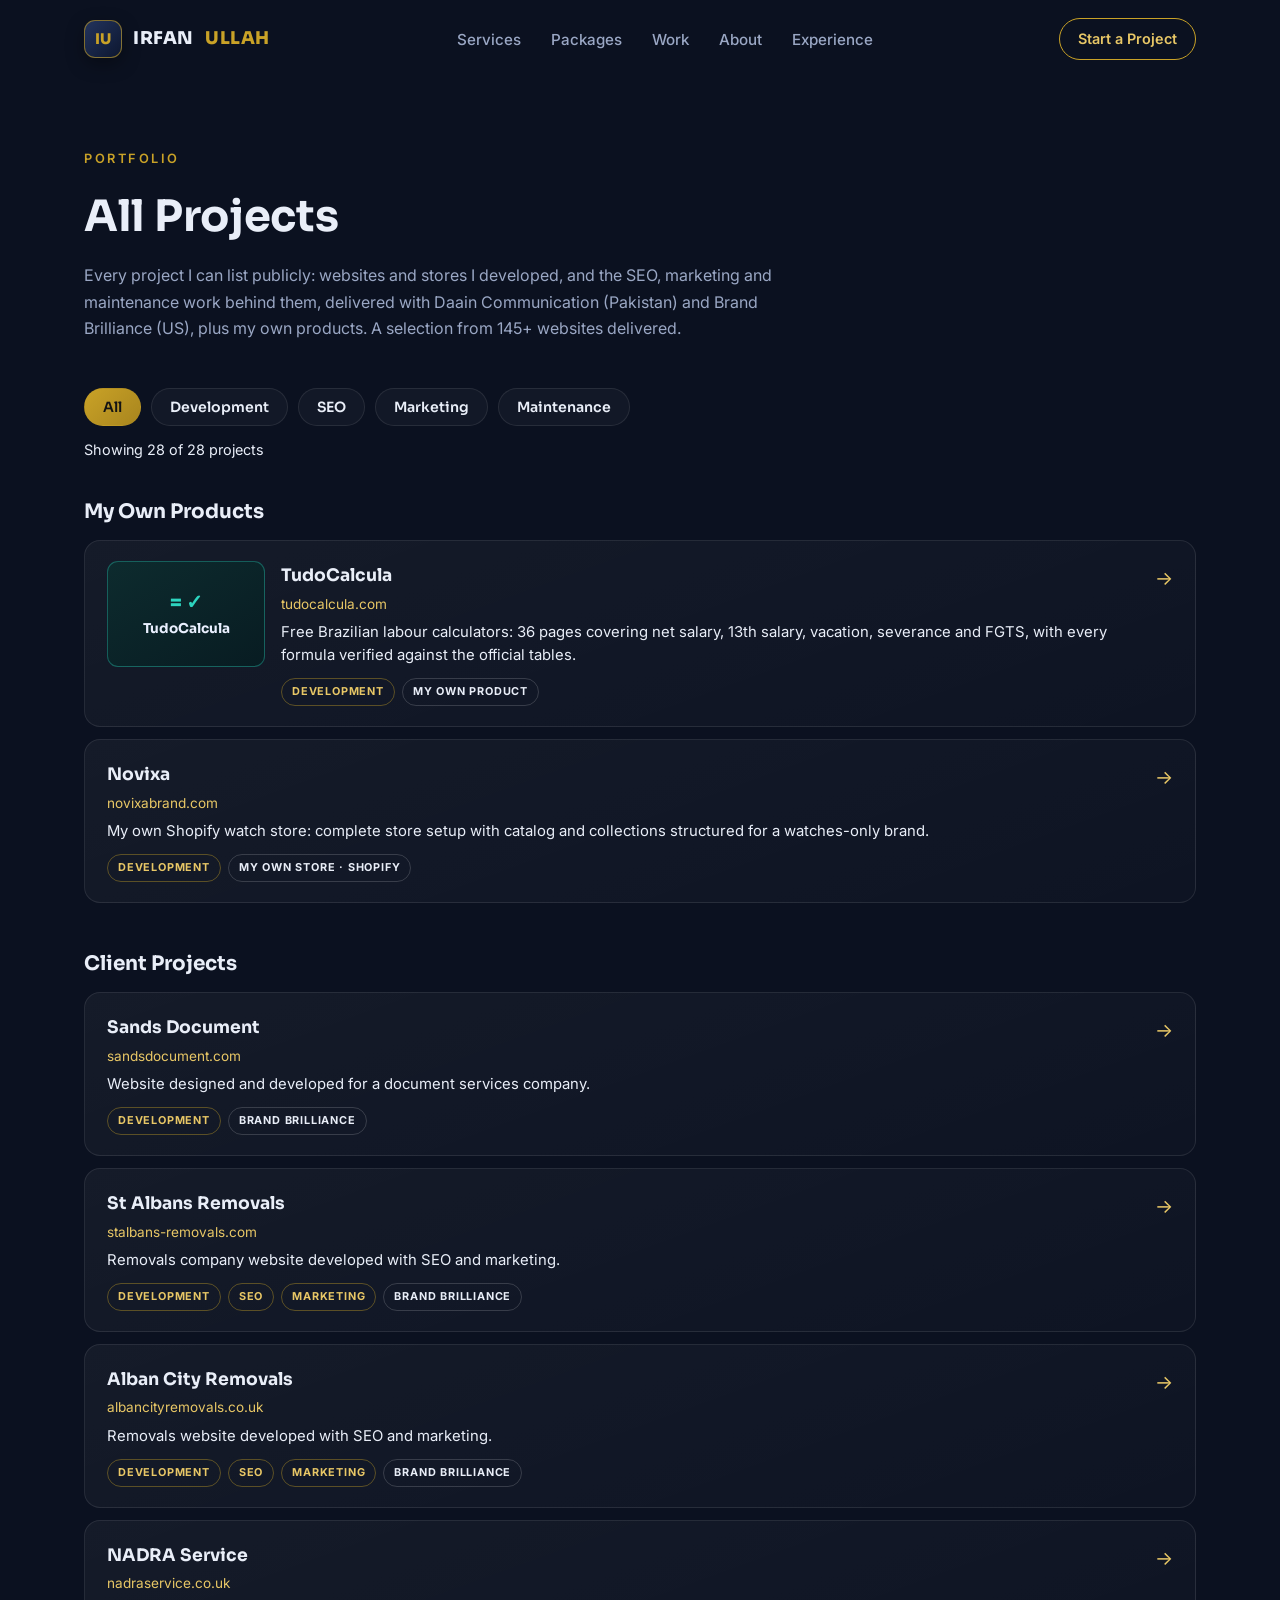
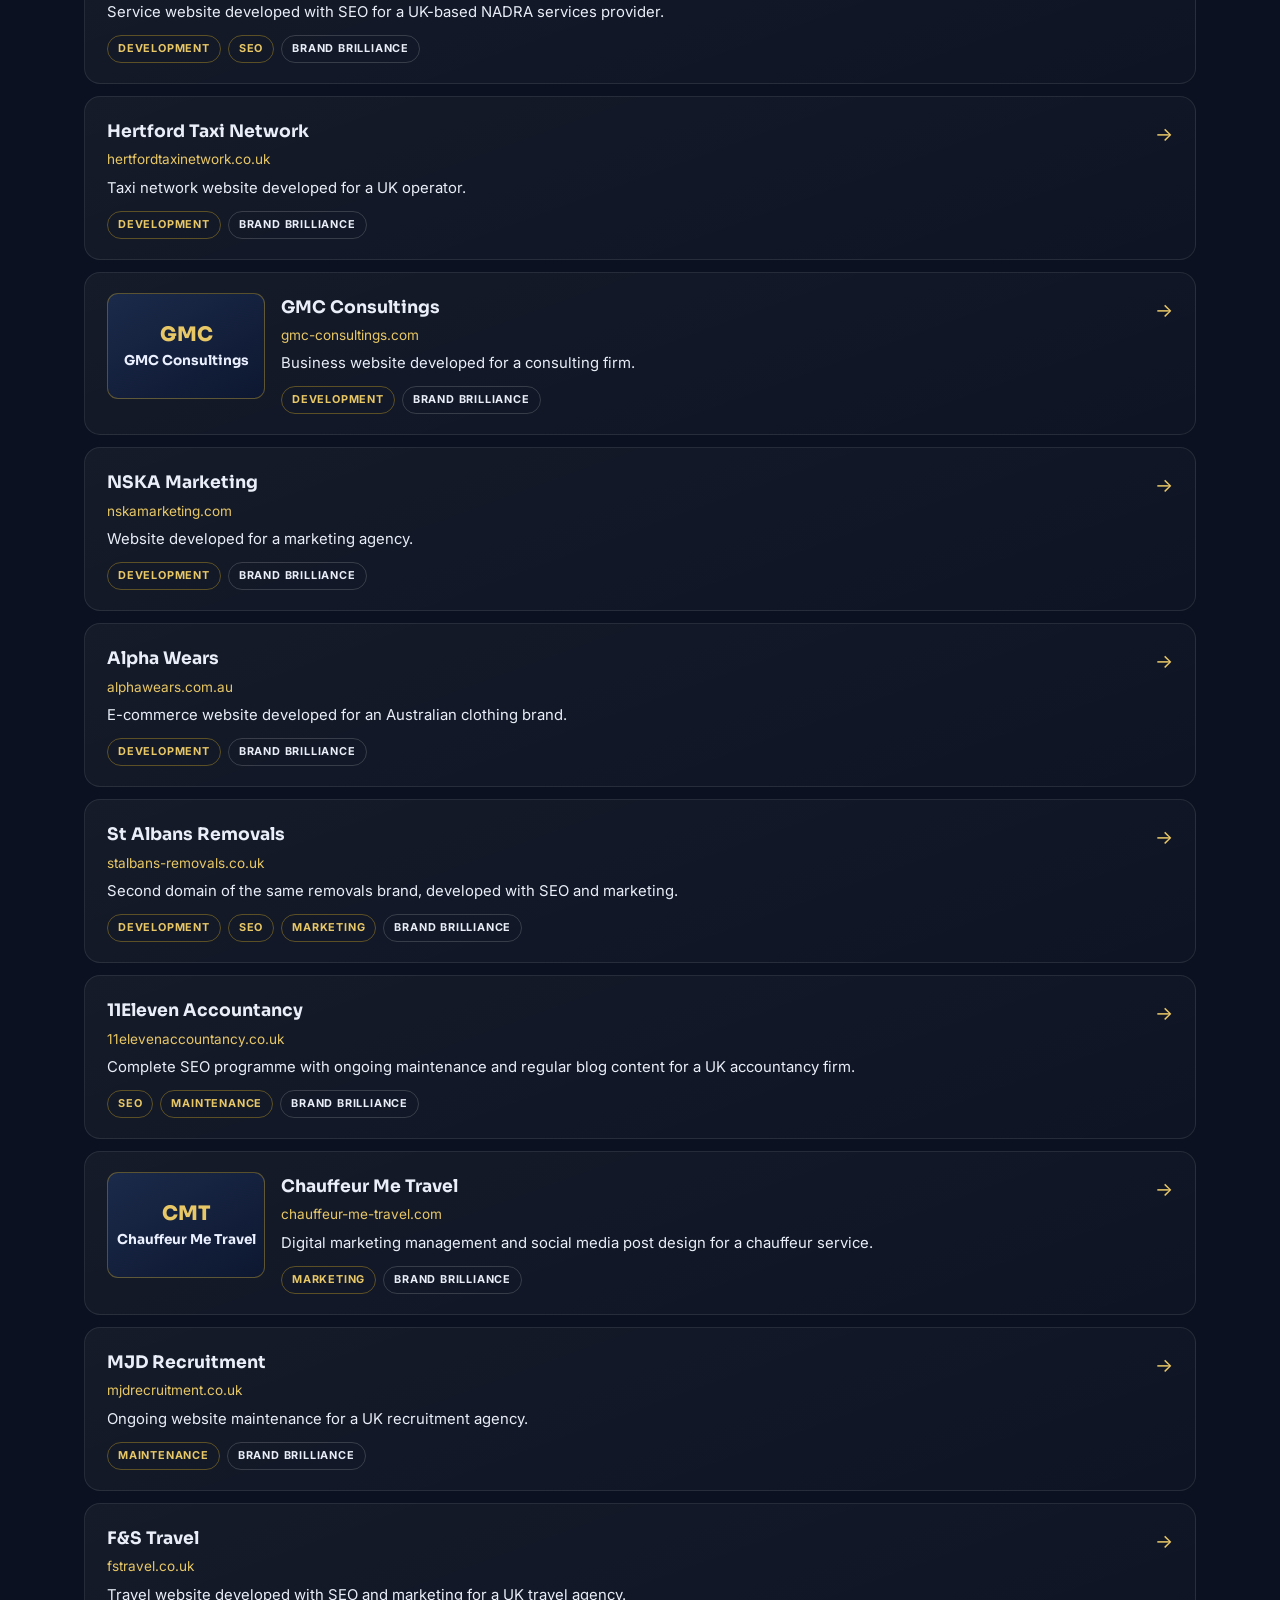
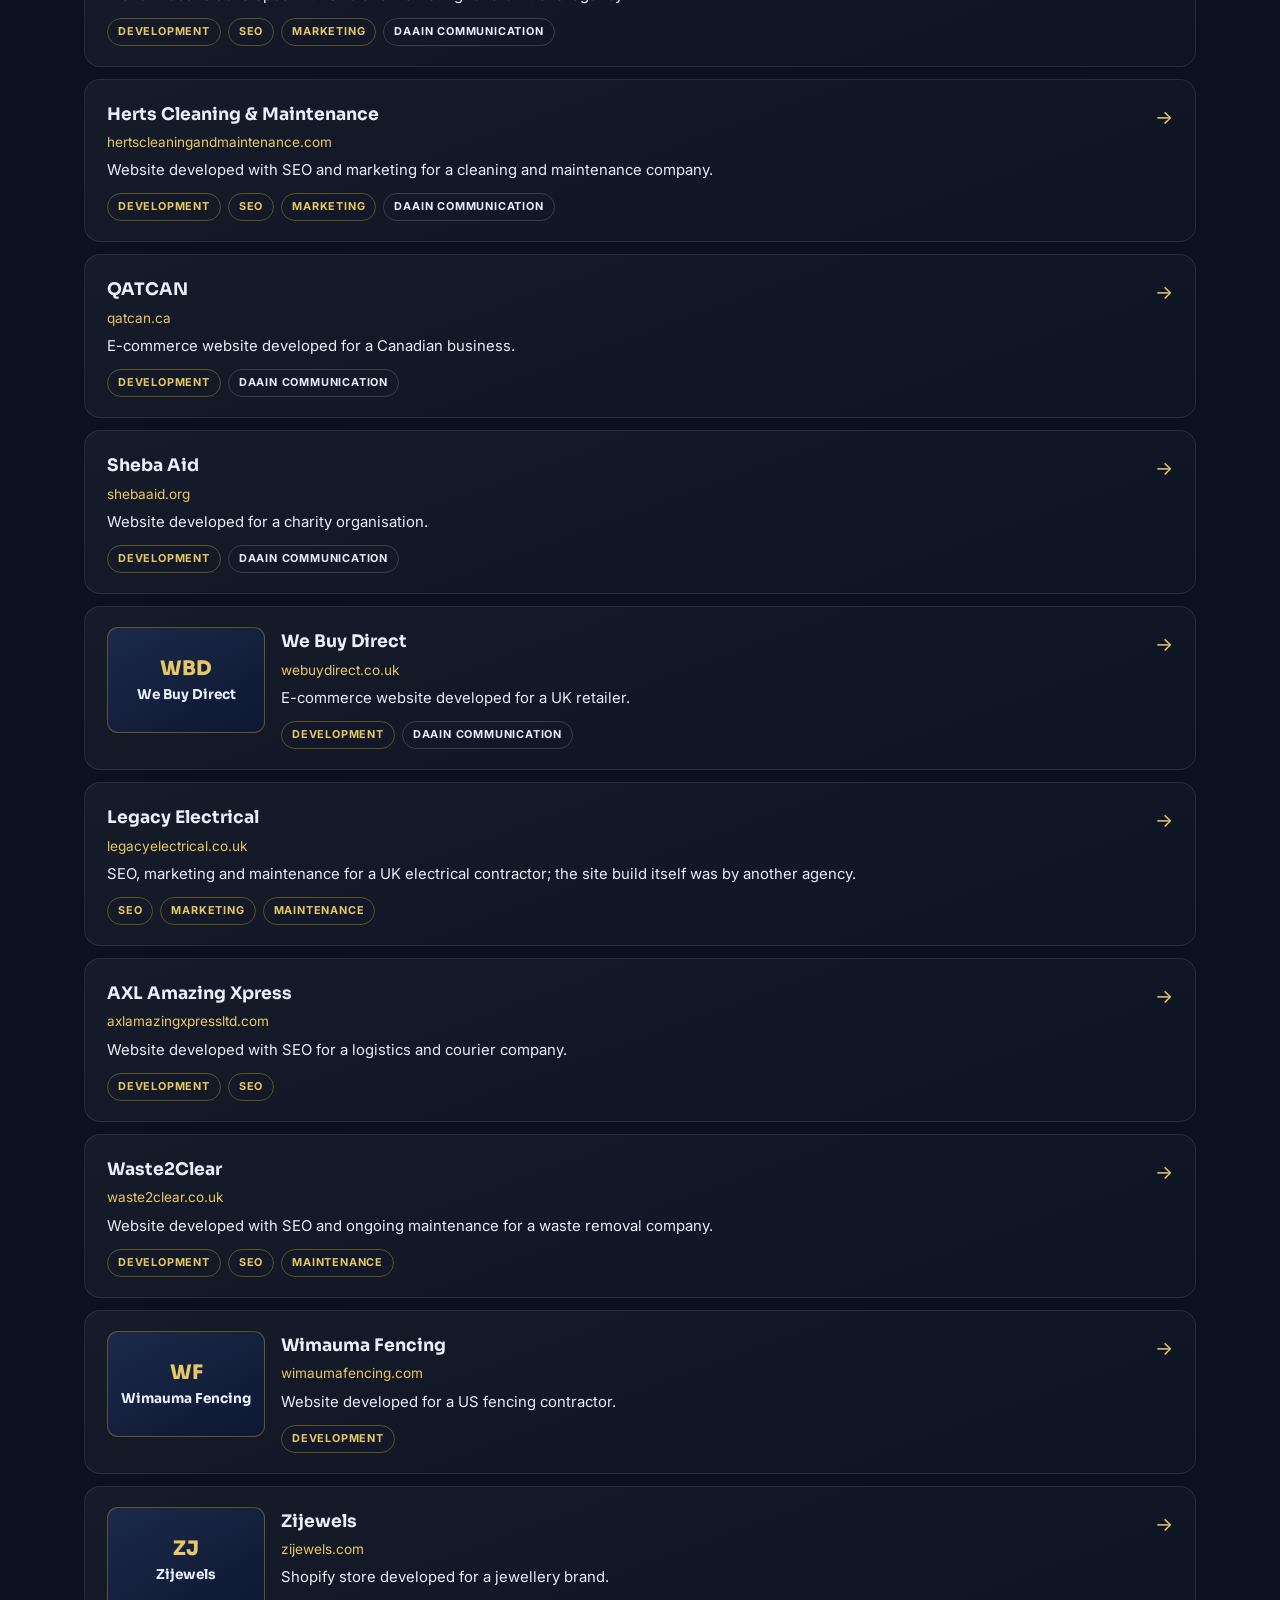
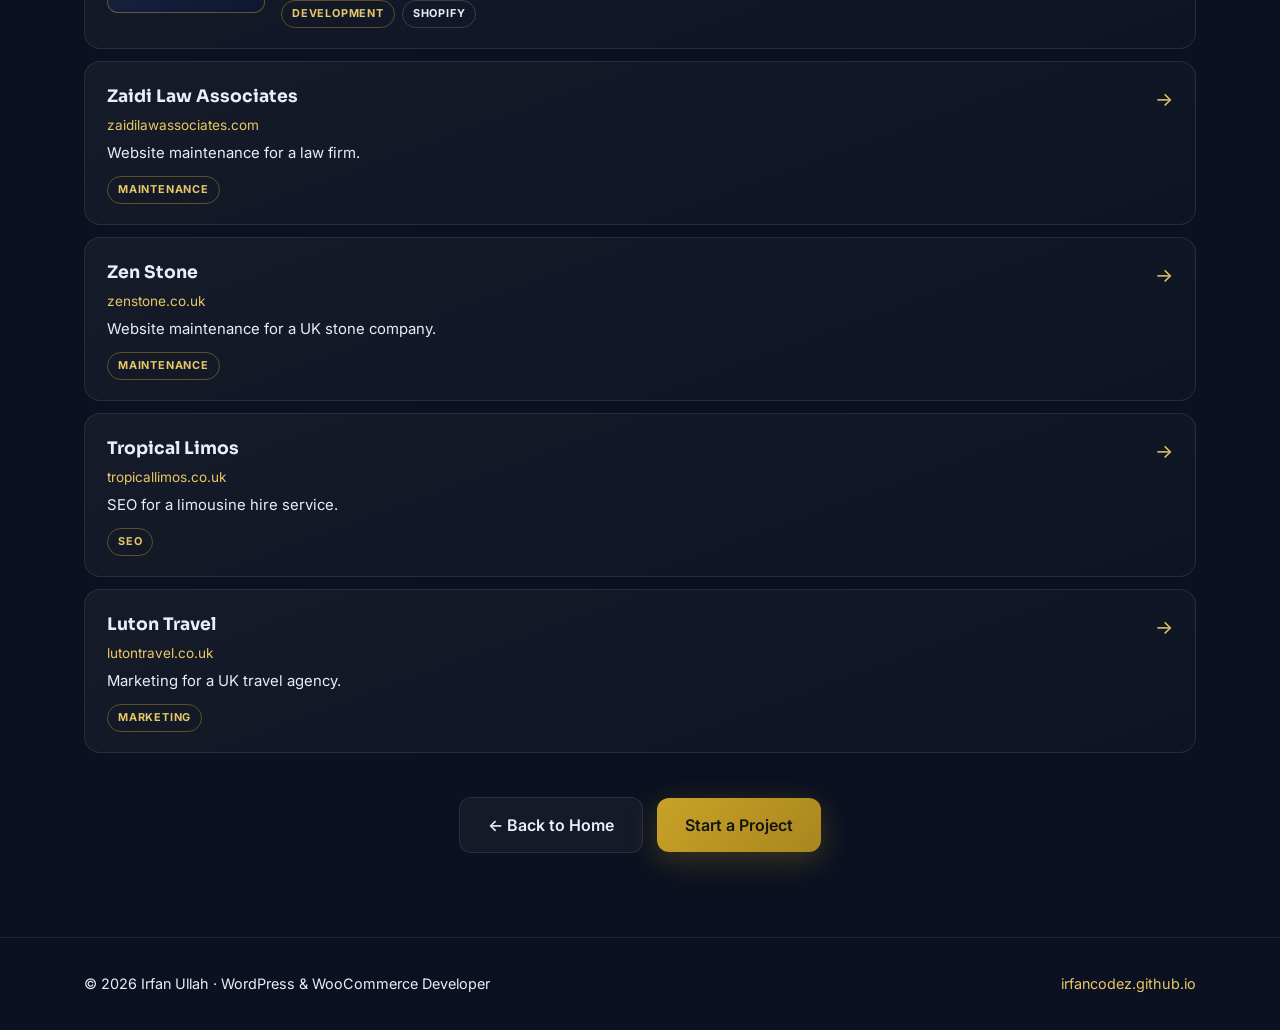
==== projects.html @ 20fb1a0c "Add social share image and meta tags" ====
<!DOCTYPE html>
<html lang="en">
<head>
<meta charset="UTF-8">
<meta name="viewport" content="width=device-width, initial-scale=1.0">
<title>All Projects · Irfan Ullah</title>
<meta name="description" content="The full project list of Irfan Ullah, WordPress & WooCommerce Developer: websites and stores developed, plus SEO, marketing and maintenance work, with a short detail for every project.">
<link rel="icon" href="data:image/svg+xml,%3Csvg xmlns='http://www.w3.org/2000/svg' viewBox='0 0 64 64'%3E%3Crect width='64' height='64' rx='14' fill='%231B2A4A'/%3E%3Ctext x='32' y='43' font-family='Arial,sans-serif' font-size='25' font-weight='700' fill='%23C9A227' text-anchor='middle'%3EIU%3C/text%3E%3C/svg%3E">
<meta name="theme-color" content="#0B1120">
<meta property="og:type" content="website">
<meta property="og:site_name" content="Irfan Ullah · Portfolio">
<meta property="og:title" content="All Projects · Irfan Ullah">
<meta property="og:description" content="The full project list: business websites, online stores, SEO, marketing and maintenance work for clients in the UK, Canada, Australia and Pakistan.">
<meta property="og:url" content="https://irfancodez.github.io/projects.html">
<meta property="og:image" content="https://irfancodez.github.io/og-image.png">
<meta property="og:image:width" content="1200">
<meta property="og:image:height" content="630">
<meta name="twitter:card" content="summary_large_image">
<meta name="twitter:title" content="All Projects · Irfan Ullah">
<meta name="twitter:description" content="The full project list: business websites, online stores, SEO, marketing and maintenance work for clients in the UK, Canada, Australia and Pakistan.">
<meta name="twitter:image" content="https://irfancodez.github.io/og-image.png">
<link rel="preconnect" href="https://fonts.googleapis.com">
<link rel="preconnect" href="https://fonts.gstatic.com" crossorigin>
<link href="https://fonts.googleapis.com/css2?family=Sora:wght@400;600;700;800&family=Inter:wght@400;500;600&display=swap" rel="stylesheet">
<style>
:root{
  --bg:#0B1120; --bg2:#0E1730; --navy:#1B2A4A; --gold:#C9A227; --gold2:#E8C766;
  --text:#E9EEF8; --muted:#9AA7C4; --card:rgba(255,255,255,.04); --line:rgba(255,255,255,.09);
  --radius:18px;
}
*{margin:0;padding:0;box-sizing:border-box}
html{scroll-behavior:smooth}
body{font-family:'Inter',system-ui,Arial,sans-serif;background:var(--bg);color:var(--text);line-height:1.65;overflow-x:hidden}
h1,h2,h3,.display{font-family:'Sora',sans-serif}
a{color:inherit;text-decoration:none}
.wrap{max-width:1160px;margin:0 auto;padding:0 24px}
::selection{background:var(--gold);color:#141414}

/* ---------- background fx ---------- */
.bg-fx{position:fixed;inset:0;z-index:-2;background:
  radial-gradient(900px 500px at 85% -5%,rgba(201,162,39,.14),transparent 60%),
  radial-gradient(800px 600px at -10% 30%,rgba(38,64,128,.35),transparent 60%),
  linear-gradient(180deg,var(--bg) 0%,var(--bg2) 55%,var(--bg) 100%)}
.bg-grid{position:fixed;inset:0;z-index:-1;pointer-events:none;opacity:.35;
  background-image:linear-gradient(rgba(255,255,255,.035) 1px,transparent 1px),linear-gradient(90deg,rgba(255,255,255,.035) 1px,transparent 1px);
  background-size:56px 56px;
  -webkit-mask-image:radial-gradient(ellipse 90% 60% at 50% 0%,#000 30%,transparent 75%);
          mask-image:radial-gradient(ellipse 90% 60% at 50% 0%,#000 30%,transparent 75%)}
.orb{position:absolute;border-radius:50%;filter:blur(70px);opacity:.5;pointer-events:none}
.orb.a{width:420px;height:420px;background:#264080;top:-120px;right:-80px;animation:drift 14s ease-in-out infinite alternate}
.orb.b{width:300px;height:300px;background:rgba(201,162,39,.5);bottom:-100px;left:-60px;animation:drift 18s ease-in-out infinite alternate-reverse}
@keyframes drift{from{transform:translate(0,0) scale(1)}to{transform:translate(-40px,30px) scale(1.08)}}
.rings{position:absolute;top:6%;right:4%;width:340px;height:340px;pointer-events:none;opacity:.5}
.rings::before,.rings::after{content:"";position:absolute;inset:0;border:1px solid rgba(201,162,39,.25);border-radius:50%}
.rings::after{inset:44px;border-color:rgba(255,255,255,.12)}
.rings i{position:absolute;inset:88px;border:1px solid rgba(201,162,39,.18);border-radius:50%;display:block}

/* ---------- nav ---------- */
header{position:fixed;top:0;left:0;right:0;z-index:50;transition:background .3s,border-color .3s;border-bottom:1px solid transparent}
header.scrolled{background:rgba(11,17,32,.82);backdrop-filter:blur(14px);border-color:var(--line)}
nav{display:flex;justify-content:space-between;align-items:center;padding:18px 0}
.logo{font-family:'Sora';font-weight:800;letter-spacing:.6px;font-size:1.1rem;display:flex;align-items:center;gap:11px}
.logo span{color:var(--gold)}
.logo-mark{width:38px;height:38px;border-radius:11px;background:linear-gradient(135deg,#22335c,#0d1730);border:1px solid rgba(201,162,39,.6);color:var(--gold2);display:grid;place-items:center;font-size:.92rem;letter-spacing:.5px;box-shadow:0 6px 18px rgba(0,0,0,.35)}
nav ul{display:flex;gap:30px;list-style:none}
nav ul a{color:var(--muted);font-size:.95rem;font-weight:500;position:relative;padding:4px 0}
nav ul a::after{content:"";position:absolute;left:0;bottom:0;width:0;height:2px;background:var(--gold);transition:width .3s}
nav ul a:hover{color:#fff} nav ul a:hover::after{width:100%}
.nav-cta{border:1px solid var(--gold);color:var(--gold2);padding:8px 18px;border-radius:999px;font-weight:600;font-size:.9rem;transition:.3s}
.nav-cta:hover{background:var(--gold);color:#141414}
.burger{display:none;flex-direction:column;justify-content:center;gap:5px;width:42px;height:42px;padding:9px;background:rgba(255,255,255,.03);border:1px solid rgba(255,255,255,.12);border-radius:11px;cursor:pointer}
.burger span{display:block;height:2px;background:var(--gold2);border-radius:2px;transition:.3s}
.burger.open span:nth-child(1){transform:translateY(7px) rotate(45deg)}
.burger.open span:nth-child(2){opacity:0}
.burger.open span:nth-child(3){transform:translateY(-7px) rotate(-45deg)}
.mnav{position:fixed;top:72px;left:12px;right:12px;z-index:49;background:rgba(13,21,43,.98);border:1px solid rgba(201,162,39,.35);border-radius:16px;padding:8px;box-shadow:0 24px 50px rgba(0,0,0,.5);opacity:0;visibility:hidden;transform:translateY(-8px);transition:.28s}
.mnav.open{opacity:1;visibility:visible;transform:none}
.mnav a{display:block;padding:13px 14px;font-family:'Sora';font-weight:600;font-size:.98rem;color:var(--ink);border-bottom:1px solid rgba(255,255,255,.06)}
.mnav a:last-child{border-bottom:none}
.mnav a.mcta{margin-top:6px;text-align:center;background:linear-gradient(135deg,var(--gold),#a8851e);color:#141414;border-radius:11px;border-bottom:none}
@media(max-width:760px){.burger{display:flex}}
@media(max-width:480px){.nav-cta{display:none}}
@media(max-width:760px){nav ul{display:none}}

/* ---------- hero ---------- */
.hero{position:relative;padding:118px 0 72px;overflow:hidden}
.eyebrow{display:inline-flex;align-items:center;gap:10px;border:1px solid var(--line);background:var(--card);
  padding:7px 16px;border-radius:999px;font-size:.85rem;color:var(--muted);letter-spacing:.4px}
.eyebrow .dot{width:8px;height:8px;border-radius:50%;background:#3ddc84;box-shadow:0 0 0 0 rgba(61,220,132,.6);animation:pulse 2s infinite}
@keyframes pulse{0%{box-shadow:0 0 0 0 rgba(61,220,132,.55)}70%{box-shadow:0 0 0 9px rgba(61,220,132,0)}100%{box-shadow:0 0 0 0 rgba(61,220,132,0)}}
.hero h1{font-size:clamp(2.3rem,4.3vw,3.2rem);line-height:1.05;font-weight:800;margin:26px 0 20px;letter-spacing:-1px}
.hero h1 .grad{background:linear-gradient(92deg,var(--gold) 10%,var(--gold2) 45%,#fff2c9 70%,var(--gold) 100%);
  background-size:200% auto;-webkit-background-clip:text;background-clip:text;color:transparent;animation:shine 5s linear infinite}
@keyframes shine{to{background-position:200% center}}
.hero p.lead{max-width:680px;color:var(--muted);font-size:1.13rem}
.hero .btns{display:flex;gap:14px;flex-wrap:wrap;margin-top:34px}
.btn{display:inline-flex;align-items:center;gap:9px;background:linear-gradient(135deg,var(--gold),#a9861f);color:#141414;
  font-weight:600;padding:14px 28px;border-radius:12px;transition:.3s;box-shadow:0 8px 30px rgba(201,162,39,.25)}
.btn:hover{transform:translateY(-3px);box-shadow:0 14px 38px rgba(201,162,39,.35)}
.btn.ghost{background:var(--card);border:1px solid var(--line);color:var(--text);box-shadow:none}
.btn.ghost:hover{border-color:var(--gold);color:var(--gold2)}
.stats{display:grid;grid-template-columns:repeat(4,1fr);gap:16px;margin-top:48px}
.stat{background:var(--card);border:1px solid var(--line);border-radius:var(--radius);padding:22px;backdrop-filter:blur(8px);transition:.3s}
.stat:hover{transform:translateY(-4px);border-color:rgba(201,162,39,.5)}
.stat .num{font-family:'Sora';font-size:2rem;font-weight:800;color:#fff}
.stat .num em{font-style:normal;color:var(--gold)}
.stat .lbl{color:var(--muted);font-size:.88rem;margin-top:2px}
@media(max-width:820px){.stats{grid-template-columns:repeat(2,1fr)}}

/* ---------- marquee ---------- */
.marquee{border-top:1px solid var(--line);border-bottom:1px solid var(--line);padding:18px 0;overflow:hidden;background:rgba(255,255,255,.02)}
.marquee .track{display:flex;gap:0;width:max-content;animation:scroll 30s linear infinite}
.marquee span{font-family:'Sora';font-weight:600;color:var(--muted);padding:0 26px;white-space:nowrap;font-size:1rem}
.marquee span b{color:var(--gold);font-weight:600}
@keyframes scroll{to{transform:translateX(-50%)}}

/* ---------- sections ---------- */
section{padding:96px 0;position:relative}
.sec-head{max-width:720px;margin-bottom:46px}
.sec-head .kicker{color:var(--gold);font-weight:600;letter-spacing:2.5px;font-size:.8rem;text-transform:uppercase}
.sec-head h2{font-size:clamp(1.9rem,3.6vw,2.7rem);font-weight:700;margin:12px 0 10px;letter-spacing:-.3px}
.sec-head p{color:var(--muted)}
.grid4{display:grid;grid-template-columns:repeat(auto-fit,minmax(240px,1fr));gap:18px}
.card{background:var(--card);border:1px solid var(--line);border-radius:var(--radius);padding:28px;position:relative;overflow:hidden;transition:.35s;backdrop-filter:blur(8px)}
.card::before{content:"";position:absolute;inset:0;background:radial-gradient(420px 200px at var(--mx,50%) var(--my,0%),rgba(201,162,39,.13),transparent 65%);opacity:0;transition:opacity .35s}
.card:hover{transform:translateY(-6px);border-color:rgba(201,162,39,.55)}
.card:hover::before{opacity:1}
.card .no{font-family:'Sora';font-weight:800;font-size:.95rem;color:var(--gold);letter-spacing:1px}
.card h3{font-size:1.18rem;margin:14px 0 9px}
.card p{color:var(--muted);font-size:.96rem}

/* ---------- packages ---------- */
.miles{display:grid;grid-template-columns:repeat(auto-fit,minmax(250px,1fr));gap:16px}
.mile{background:var(--card);border:1px solid var(--line);border-radius:var(--radius);padding:24px;transition:.3s;backdrop-filter:blur(8px)}
.mile:hover{transform:translateY(-4px);border-color:rgba(201,162,39,.55)}
.mile h3{font-size:1.05rem;margin-bottom:8px}
.mile p{color:var(--muted);font-size:.93rem}
.mile .price{display:inline-block;margin-top:14px;font-family:'Sora';font-weight:800;font-size:1.25rem;color:var(--gold2)}
.mile .price small{font-family:'Inter';font-weight:500;font-size:.8rem;color:var(--muted)}
.plans{display:grid;grid-template-columns:repeat(auto-fit,minmax(300px,1fr));gap:20px;margin-top:22px}
.plan{background:var(--card);border:1px solid var(--line);border-radius:20px;padding:32px;position:relative;transition:.3s;backdrop-filter:blur(8px)}
.plan:hover{transform:translateY(-5px)}
.plan.featured{border-color:rgba(201,162,39,.65);background:linear-gradient(165deg,rgba(201,162,39,.12),rgba(255,255,255,.03) 55%)}
.plan .flag{position:absolute;top:22px;right:22px;font-size:.7rem;font-weight:600;letter-spacing:1.2px;color:#141414;background:linear-gradient(135deg,var(--gold),var(--gold2));padding:5px 11px;border-radius:999px;text-transform:uppercase}
.plan h3{font-size:1.2rem}
.plan .amt{font-family:'Sora';font-size:2.3rem;font-weight:800;margin:10px 0 2px}
.plan .amt span{font-size:1rem;font-weight:600;color:var(--muted)}
.plan ul{list-style:none;margin-top:16px;display:grid;gap:9px}
.plan ul li{color:var(--muted);font-size:.94rem;padding-left:24px;position:relative}
.plan ul li::before{content:"✓";position:absolute;left:0;color:var(--gold);font-weight:700}
.pkg-note{margin-top:26px;border:1px dashed rgba(201,162,39,.45);border-radius:14px;padding:18px 22px;color:var(--muted);font-size:.96rem;text-align:center}
.pkg-note strong{color:var(--gold2)}

/* ---------- projects ---------- */
.proj{display:grid;grid-template-columns:repeat(auto-fit,minmax(320px,1fr));gap:20px}
.proj .card{padding:32px}
.proj .flag{position:absolute;top:22px;right:22px;font-size:.72rem;font-weight:600;letter-spacing:1.2px;color:#141414;background:linear-gradient(135deg,var(--gold),var(--gold2));padding:5px 11px;border-radius:999px;text-transform:uppercase}
.proj h3{font-size:1.45rem;margin:6px 0 4px}
.proj h3 a:hover{color:var(--gold2)}
.proj .role{color:var(--gold2);font-size:.9rem;font-weight:500;margin-bottom:12px}
.proj p{color:var(--muted);font-size:.97rem}
.proj .go{display:inline-flex;gap:8px;margin-top:18px;font-weight:600;color:#fff;border-bottom:2px solid var(--gold);padding-bottom:2px;transition:.3s}
.proj .go:hover{color:var(--gold2);gap:13px}
.client-grid{display:grid;grid-template-columns:repeat(auto-fit,minmax(300px,1fr));gap:14px;margin-top:22px}
.client{display:flex;justify-content:space-between;align-items:center;gap:14px;background:var(--card);border:1px solid var(--line);border-radius:14px;padding:17px 20px;transition:.3s}
.client:hover{border-color:rgba(201,162,39,.55);transform:translateX(5px)}
.client .t{font-weight:600}
.client .s{color:var(--muted);font-size:.85rem}
.client .arr{color:var(--gold);font-size:1.15rem}

/* ---------- quote band ---------- */
.quote{background:linear-gradient(120deg,rgba(201,162,39,.13),rgba(38,64,128,.18));border:1px solid rgba(201,162,39,.35);border-radius:24px;padding:52px 44px;text-align:center}
.quote .big{font-family:'Sora';font-size:clamp(1.5rem,3.4vw,2.3rem);font-weight:700;line-height:1.3}
.quote .big span{color:var(--gold2)}
.quote p{color:var(--muted);margin-top:14px}

/* ---------- about / timeline ---------- */
.two{display:grid;grid-template-columns:1.15fr .85fr;gap:44px;align-items:start}
@media(max-width:860px){.two{grid-template-columns:1fr}}
.about p{color:var(--muted);margin-bottom:16px}
.about p strong{color:var(--text)}
.stack{display:flex;flex-wrap:wrap;gap:9px;margin-top:20px}
.stack span{border:1px solid var(--line);background:var(--card);border-radius:999px;padding:7px 15px;font-size:.88rem;color:var(--text)}
.stack span:hover{border-color:var(--gold);color:var(--gold2)}
.timeline{border-left:2px solid var(--line);padding-left:26px;display:grid;gap:30px}
.tl{position:relative}
.tl::before{content:"";position:absolute;left:-33px;top:6px;width:12px;height:12px;border-radius:50%;background:var(--gold);box-shadow:0 0 0 5px rgba(201,162,39,.18)}
.tl .when{color:var(--gold2);font-size:.85rem;font-weight:600;letter-spacing:.6px}
.tl h3{font-size:1.08rem;margin:4px 0 5px}
.tl p{color:var(--muted);font-size:.94rem}

/* ---------- footer / contact ---------- */
footer{padding:100px 0 44px;border-top:1px solid var(--line);position:relative;overflow:hidden}
footer .big{font-family:'Sora';font-size:clamp(2rem,5vw,3.4rem);font-weight:800;line-height:1.15;letter-spacing:-.4px}
footer .big span{color:var(--gold)}
.contact-row{display:flex;gap:12px;flex-wrap:wrap;margin:34px 0 54px}
.pill{display:inline-flex;gap:9px;align-items:center;border:1px solid var(--line);background:var(--card);padding:12px 20px;border-radius:999px;font-weight:500;transition:.3s}
.pill:hover{border-color:var(--gold);color:var(--gold2);transform:translateY(-3px)}
.foot{display:flex;justify-content:space-between;gap:16px;flex-wrap:wrap;color:var(--muted);font-size:.88rem;border-top:1px solid var(--line);padding-top:24px}

/* ---------- v3 visual layer ---------- */
#progress{position:fixed;top:0;left:0;height:3px;width:0;background:linear-gradient(90deg,var(--gold),var(--gold2));z-index:60;box-shadow:0 0 12px rgba(201,162,39,.7)}
.hero-grid{display:grid;grid-template-columns:1.06fr .94fr;gap:42px;align-items:center}
@media(max-width:920px){.hero-grid{grid-template-columns:1fr}}
.hero-visual{position:relative;perspective:1200px;max-width:570px;width:100%;justify-self:end}
.frame{background:#0d1526;border:1px solid var(--line);border-radius:16px;overflow:hidden;box-shadow:0 34px 70px rgba(0,0,0,.5);transform:rotateY(-7deg) rotateX(2deg);transition:transform .5s cubic-bezier(.2,.6,.2,1)}
.hero-visual:hover .frame{transform:rotateY(-2deg) rotateX(0deg)}
.frame .bar{display:flex;align-items:center;gap:7px;padding:11px 14px;background:rgba(255,255,255,.05);border-bottom:1px solid var(--line)}
.frame .bar i{width:11px;height:11px;border-radius:50%;background:#2a3757;display:block}
.frame .bar i:first-child{background:#e2605f}.frame .bar i:nth-child(2){background:#e8c766}.frame .bar i:nth-child(3){background:#3ddc84}
.frame .bar span{margin-left:9px;font-size:.78rem;color:var(--muted);background:rgba(255,255,255,.06);border-radius:6px;padding:3px 12px;letter-spacing:.3px}
.frame img{width:100%;height:auto;display:block;aspect-ratio:1200/900;object-fit:cover;object-position:top;background:linear-gradient(140deg,#16223f,#0d1526)}
.float-chip{position:absolute;display:flex;align-items:center;gap:9px;background:rgba(13,21,38,.88);border:1px solid rgba(201,162,39,.45);backdrop-filter:blur(10px);border-radius:13px;padding:11px 16px;font-family:'Sora';font-weight:700;font-size:.95rem;box-shadow:0 18px 40px rgba(0,0,0,.45);animation:bob 5s ease-in-out infinite;z-index:3}
.float-chip small{display:block;font-family:'Inter';font-weight:500;color:var(--muted);font-size:.72rem}
.float-chip.c1{top:-22px;left:-22px}
.float-chip.c2{bottom:30px;right:-18px;animation-delay:1.4s}
@media(max-width:920px){.float-chip.c1{left:6px}.float-chip.c2{right:6px}}
@keyframes bob{0%,100%{transform:translateY(0)}50%{transform:translateY(-11px)}}
.split{display:grid;grid-template-columns:1.08fr .92fr;gap:46px;align-items:center;margin-bottom:74px}
.split:last-of-type{margin-bottom:10px}
.split .frame{transform:none}
.split .frame:hover{transform:translateY(-5px)}
.split.rev .frame{order:2}
@media(max-width:920px){.split{grid-template-columns:1fr}.split.rev .frame{order:0}}
.flag2{display:inline-block;font-size:.72rem;font-weight:600;letter-spacing:1.2px;color:#141414;background:linear-gradient(135deg,var(--gold),var(--gold2));padding:5px 11px;border-radius:999px;text-transform:uppercase;margin-bottom:14px}
.split-txt h3{font-size:1.7rem;margin-bottom:4px}
.split-txt h3 a:hover{color:var(--gold2)}
.split-txt .role{color:var(--gold2);font-weight:500;margin-bottom:12px}
.split-txt p{color:var(--muted)}
.ticks{list-style:none;margin-top:16px;display:grid;gap:8px}
.ticks li{color:var(--muted);font-size:.95rem;padding-left:24px;position:relative}
.ticks li::before{content:"✓";position:absolute;left:0;color:var(--gold);font-weight:700}
.split-txt .go{display:inline-flex;gap:8px;margin-top:20px;font-weight:600;color:#fff;border-bottom:2px solid var(--gold);padding-bottom:2px;transition:.3s}
.split-txt .go:hover{color:var(--gold2);gap:13px}
.client .thumb{width:86px;height:56px;object-fit:cover;object-position:top;border-radius:9px;border:1px solid var(--line);flex:none;background:#16223f}
.client .grow{flex:1}
.me{display:flex;align-items:center;gap:16px;margin-bottom:22px}
.me img{width:74px;height:74px;border-radius:50%;object-fit:cover;border:2px solid var(--gold);box-shadow:0 0 0 5px rgba(201,162,39,.16)}
.me strong{display:block;font-family:'Sora';font-size:1.12rem}
.me span{color:var(--muted);font-size:.9rem}
.reveal-l{opacity:0;transform:translateX(-34px);transition:opacity .8s cubic-bezier(.2,.6,.2,1),transform .8s cubic-bezier(.2,.6,.2,1)}
.reveal-r{opacity:0;transform:translateX(34px);transition:opacity .8s cubic-bezier(.2,.6,.2,1),transform .8s cubic-bezier(.2,.6,.2,1)}
.reveal-l.in,.reveal-r.in{opacity:1;transform:none}
@media (prefers-reduced-motion: reduce){.reveal-l,.reveal-r{opacity:1;transform:none}.float-chip{animation:none}}


/* hero wow layer */
.hero::after{content:"";position:absolute;inset:0;background:radial-gradient(620px 360px at var(--sx,72%) var(--sy,22%),rgba(201,162,39,.12),transparent 65%);pointer-events:none;transition:background .25s}
.h-line{display:block;overflow:hidden;padding-bottom:.08em;margin-bottom:-.08em}
.h-line>span{display:inline-block;animation:rise .95s cubic-bezier(.2,.65,.2,1) both}
@keyframes rise{from{transform:translateY(112%);opacity:0}to{transform:translateY(0);opacity:1}}
.me-chip{position:absolute;left:-30px;bottom:-22px;display:flex;align-items:center;gap:12px;background:rgba(13,21,38,.9);border:1px solid rgba(201,162,39,.45);backdrop-filter:blur(10px);border-radius:14px;padding:11px 17px 11px 11px;box-shadow:0 18px 40px rgba(0,0,0,.45);animation:bob 6s ease-in-out infinite;animation-delay:.7s;z-index:3}
.me-chip img{width:46px;height:46px;border-radius:50%;object-fit:cover;border:2px solid var(--gold)}
.me-chip strong{display:block;font-family:'Sora';font-size:.95rem;line-height:1.25}
.me-chip small{color:var(--muted);font-size:.72rem}
@media(max-width:920px){.me-chip{left:6px}}
.cover{aspect-ratio:1200/900;background:radial-gradient(600px 300px at 80% 0%,rgba(20,184,166,.28),transparent 60%),linear-gradient(140deg,#0e2233,#0B1120);display:flex;flex-direction:column;align-items:center;justify-content:center;gap:15px;padding:28px;text-align:center}
.cover .tile{width:76px;height:76px;border-radius:19px;background:#14B8A6;display:flex;flex-direction:column;align-items:center;justify-content:center;line-height:.92;font-family:'Sora';font-weight:800;font-size:1.55rem;color:#fff;box-shadow:0 14px 32px rgba(20,184,166,.35)}
.cover .wm{font-family:'Sora';font-weight:800;font-size:2rem;color:#fff}
.cover .wm span{color:#2DD4BF}
.cover .chips{display:flex;gap:8px;flex-wrap:wrap;justify-content:center}
.cover .chips span{border:1px solid rgba(255,255,255,.18);background:rgba(255,255,255,.05);color:#B9C4DC;border-radius:999px;padding:5px 12px;font-size:.78rem}
.thumb-cover{width:86px;height:56px;flex:none;border-radius:9px;border:1px solid var(--line);background:linear-gradient(140deg,#1B2A4A,#0d1730);display:grid;place-items:center;font-family:'Sora';font-weight:800;color:var(--gold2);font-size:.95rem;letter-spacing:1px}
.id-card{display:flex;align-items:center;gap:16px;margin-top:34px;background:var(--card);border:1px solid var(--line);border-radius:16px;padding:14px 22px 14px 14px;max-width:490px;backdrop-filter:blur(8px)}
.id-card img{width:78px;height:78px;border-radius:50%;object-fit:cover;border:2px solid var(--gold);box-shadow:0 0 0 5px rgba(201,162,39,.15);flex:none}
.id-txt strong{font-family:'Sora';font-size:1.16rem;display:block;line-height:1.3}
.id-txt span{display:block;color:var(--muted);font-size:.9rem}
.id-txt .avail{color:#3ddc84;font-size:.85rem;display:flex;align-items:center;gap:7px;margin-top:3px}
.id-txt .avail i{width:8px;height:8px;border-radius:50%;background:#3ddc84;display:block;box-shadow:0 0 0 0 rgba(61,220,132,.6);animation:pulse 2s infinite}
.mq-type{display:flex;justify-content:center;align-items:baseline;font-family:'Sora';font-weight:700;font-size:1.18rem;color:var(--gold2);min-height:1.6em;letter-spacing:.4px}
.typer{display:flex;align-items:baseline;gap:10px;flex-wrap:wrap;font-family:'Sora';font-size:clamp(1.15rem,2.4vw,1.5rem);font-weight:600;margin:6px 0 18px;min-height:1.55em}
.typer-label{color:var(--muted)}
.typed{color:var(--gold2)}
.cursor{display:inline-block;width:3px;height:1.02em;background:var(--gold);vertical-align:-.14em;animation:blink 1s steps(1) infinite;box-shadow:0 0 8px rgba(201,162,39,.8)}
@keyframes blink{50%{opacity:0}}
.cursor.big{width:4px;height:.8em;vertical-align:-.04em;margin-left:5px}
.cur-dot,.cur-ring{position:fixed;top:0;left:0;pointer-events:none;z-index:300;opacity:0;border-radius:50%}
.cur-dot{width:8px;height:8px;background:var(--gold2);box-shadow:0 0 10px rgba(232,199,102,.9)}
.cur-ring{width:38px;height:38px;border:1.5px solid rgba(201,162,39,.65);transition:width .3s,height .3s,background-color .3s,border-color .3s,opacity .3s}
.cur-ring.hov{width:64px;height:64px;background:rgba(201,162,39,.08);border-color:rgba(232,199,102,.95)}
.cur-ring.down{width:26px;height:26px}
html.has-cur, html.has-cur a, html.has-cur button{cursor:none}
@media (prefers-reduced-motion: reduce){.h-line>span{animation:none}.me-chip{animation:none}.cursor{animation:none}}

/* ---------- reveal ---------- */
.reveal{opacity:0;transform:translateY(26px);transition:opacity .8s cubic-bezier(.2,.6,.2,1),transform .8s cubic-bezier(.2,.6,.2,1)}
.reveal.in{opacity:1;transform:none}
.reveal.d1{transition-delay:.08s}.reveal.d2{transition-delay:.16s}.reveal.d3{transition-delay:.24s}
@media (prefers-reduced-motion: reduce){
  *,*::before,*::after{animation-duration:.001s !important;transition-duration:.001s !important}
  html{scroll-behavior:auto}
  .reveal{opacity:1;transform:none}
}
/* mobile polish */
html,body{overflow-x:hidden}
@media(max-width:640px){
  section{padding:64px 0}
  .hero{padding:106px 0 44px}
  .lead{font-size:1rem;line-height:1.65}
  .cta-row{flex-direction:column;align-items:stretch;gap:12px}
  .cta-row .btn{text-align:center}
  .icard{margin-top:26px;padding:14px 16px;gap:13px}
  .icard img{width:64px;height:64px}
  .stats{margin-top:36px;gap:12px}
  .stat{padding:18px 16px}
  .float-chip{font-size:.72rem;padding:8px 11px}
  .float-chip.c1{top:-14px}
  .quote .big{font-size:1.55rem;line-height:1.35}
  .marquee{padding:16px 0}
  .sec-head{margin-bottom:32px}
  .plan,.card,.mile{padding:24px 20px}
  footer{padding:76px 0 34px}
}
@media(max-width:400px){
  .hero h1{font-size:2rem}
  .eyebrow{font-size:.66rem;letter-spacing:1.2px}
  .icard .nm{font-size:1rem}
}
/* mobile professional pass */
::selection{background:var(--gold);color:#141414}
*{-webkit-tap-highlight-color:transparent}
section[id],footer[id]{scroll-margin-top:84px}
@media(max-width:640px){
  .frame{transform:rotateY(-3deg) rotateX(1deg)}
  .hero-visual{margin-top:6px}
  .sec-head h2{font-size:1.85rem}
  .client{padding:13px 14px}
  .tl{padding-bottom:22px}
  .socials .pill{padding:10px 16px}
}
@media(max-width:400px){
  .plans,.proj,.client-grid,.miles{grid-template-columns:1fr}
  .wrap{padding:0 16px}
  .stat .n{font-size:1.7rem}
}
/* mobile menu button: top-left */
@media(max-width:760px){
  nav{justify-content:flex-start;gap:12px}
  .burger{order:-1}
  .nav-cta{margin-left:auto}
}

.pwrap{padding:148px 0 84px}
.filters{display:flex;gap:10px;flex-wrap:wrap;margin:28px 0 6px}
.fbtn{padding:9px 18px;border-radius:999px;border:1px solid var(--line);background:rgba(255,255,255,.03);color:var(--mut);font:600 .88rem 'Sora';cursor:pointer;transition:.25s}
.fbtn.on{background:linear-gradient(135deg,var(--gold),#a8851e);color:#141414;border-color:transparent}
.pcount{color:var(--mut);font-size:.9rem;margin-top:12px}
.prow{display:flex;gap:16px;align-items:flex-start;padding:20px 22px;background:linear-gradient(160deg,rgba(255,255,255,.045),rgba(255,255,255,.015));border:1px solid var(--line);border-radius:16px;margin-top:12px;transition:.3s}
.prow:hover{border-color:rgba(201,162,39,.5);transform:translateY(-2px)}
.prow .grow{flex:1}
.prow h3{font-size:1.08rem}
.prow .dom{color:var(--gold2);font-size:.85rem}
.prow p{color:var(--mut);font-size:.93rem;margin-top:5px;line-height:1.55}
.tags{display:flex;gap:7px;flex-wrap:wrap;margin-top:11px}
.tag{font-size:.68rem;font-weight:700;letter-spacing:.8px;text-transform:uppercase;padding:4px 10px;border-radius:999px;border:1px solid rgba(201,162,39,.4);color:var(--gold2)}
.tag.co{border-color:rgba(255,255,255,.16);color:var(--mut)}
.prow .arr{color:var(--gold2);font-size:1.2rem;padding-top:2px}
@media(max-width:640px){.pwrap{padding:116px 0 60px}.prow{padding:17px 16px}}

.prow .pimg{width:158px;height:106px;object-fit:cover;border-radius:11px;border:1px solid var(--line);flex:none;background:#0d1526}
.prow .ptile{width:158px;height:106px;border-radius:11px;flex:none;display:flex;flex-direction:column;align-items:center;justify-content:center;gap:5px;background:linear-gradient(150deg,#0d2b2e,#081c22);border:1px solid rgba(45,212,191,.35)}
.prow .pt-mark{font:800 1.25rem 'Sora';color:#2DD4BF}
.prow .pt-name{font:700 .95rem 'Sora';color:#EAF0FF}
@media(max-width:640px){.prow{flex-wrap:wrap}.prow .pimg,.prow .ptile{width:100%;height:150px}}

.prow .ptile{padding:10px 8px;text-align:center}
.prow .pt-name{font-size:.85rem;line-height:1.3}
</style>
</head>
<body>
<div id="progress"></div>
<div class="cur-dot" id="curDot"></div>
<div class="cur-ring" id="curRing"></div>
<header id="hdr">
  <div class="wrap">
    <nav>
      <a class="logo" href="index.html#top"><span class="logo-mark">IU</span>IRFAN <span>ULLAH</span></a>
      <ul>
        <li><a href="index.html#services">Services</a></li>
        <li><a href="index.html#packages">Packages</a></li>
        <li><a href="index.html#work">Work</a></li>
        <li><a href="index.html#about">About</a></li>
        <li><a href="index.html#experience">Experience</a></li>
      </ul>
      <a class="nav-cta" href="index.html#contact">Start a Project</a>
      <button class="burger" id="burger" aria-label="Open menu" aria-expanded="false"><span></span><span></span><span></span></button>
    </nav>
  </div>
  <div class="mnav" id="mnav">
    <a href="index.html#services">Services</a>
    <a href="index.html#packages">Packages</a>
    <a href="index.html#work">Work</a>
    <a href="index.html#about">About</a>
    <a href="index.html#experience">Experience</a>
    <a class="mcta" href="index.html#contact">Start a Project</a>
  </div>
</header>
<main>
  <section class="pwrap">
    <div class="wrap">
      <div class="sec-head reveal">
        <div class="kicker">Portfolio</div>
        <h2>All Projects</h2>
        <p>Every project I can list publicly: websites and stores I developed, and the SEO, marketing and maintenance work behind them, delivered with Daain Communication (Pakistan) and Brand Brilliance (US), plus my own products. A selection from 145+ websites delivered.</p>
      </div>
      <div class="filters reveal">
        <button class="fbtn on" data-f="all">All</button>
        <button class="fbtn" data-f="development">Development</button>
        <button class="fbtn" data-f="seo">SEO</button>
        <button class="fbtn" data-f="marketing">Marketing</button>
        <button class="fbtn" data-f="maintenance">Maintenance</button>
      </div>
      <div class="pcount" id="pcount"></div>
      <h3 class="reveal" id="ownHead" style="font-size:1.25rem;margin:34px 0 4px">My Own Products</h3>
      <a class="prow reveal" href="https://tudocalcula.com" data-tags="development"><span class="ptile"><span class="pt-mark">= ✓</span><span class="pt-name">TudoCalcula</span></span><span class="grow"><h3>TudoCalcula</h3><span class="dom">tudocalcula.com</span><p>Free Brazilian labour calculators: 36 pages covering net salary, 13th salary, vacation, severance and FGTS, with every formula verified against the official tables.</p><span class="tags"><span class=tag>Development</span><span class="tag co">My Own Product</span></span></span><span class="arr">→</span></a>
      <a class="prow reveal" href="https://novixabrand.com" data-tags="development"><img class="pimg" src="https://s0.wp.com/mshots/v1/https%3A%2F%2Fnovixabrand.com?w=400" data-m="https://image.thum.io/get/width/400/https://novixabrand.com" alt="novixabrand.com website screenshot" loading="lazy" onerror="if(!this.dataset.f){this.dataset.f='1';this.src=this.dataset.m}else{this.remove()}"><span class="grow"><h3>Novixa</h3><span class="dom">novixabrand.com</span><p>My own Shopify watch store: complete store setup with catalog and collections structured for a watches-only brand.</p><span class="tags"><span class=tag>Development</span><span class="tag co">My Own Store · Shopify</span></span></span><span class="arr">→</span></a>
      <h3 class="reveal" id="clientHead" style="font-size:1.25rem;margin:44px 0 4px">Client Projects</h3>
      <a class="prow reveal" href="https://sandsdocument.com" data-tags="development"><img class="pimg" src="https://image.thum.io/get/width/400/https://sandsdocument.com" data-m="https://s0.wp.com/mshots/v1/https%3A%2F%2Fsandsdocument.com?w=400" alt="sandsdocument.com website screenshot" loading="lazy" onerror="if(!this.dataset.f){this.dataset.f='1';this.src=this.dataset.m}else{this.remove()}"><span class="grow"><h3>Sands Document</h3><span class="dom">sandsdocument.com</span><p>Website designed and developed for a document services company.</p><span class="tags"><span class="tag">Development</span><span class="tag co">Brand Brilliance</span></span></span><span class="arr">→</span></a>
      <a class="prow reveal" href="https://stalbans-removals.com" data-tags="development seo marketing"><img class="pimg" src="https://image.thum.io/get/width/400/https://stalbans-removals.com" data-m="https://s0.wp.com/mshots/v1/https%3A%2F%2Fstalbans-removals.com?w=400" alt="stalbans-removals.com website screenshot" loading="lazy" onerror="if(!this.dataset.f){this.dataset.f='1';this.src=this.dataset.m}else{this.remove()}"><span class="grow"><h3>St Albans Removals</h3><span class="dom">stalbans-removals.com</span><p>Removals company website developed with SEO and marketing.</p><span class="tags"><span class="tag">Development</span><span class="tag">SEO</span><span class="tag">Marketing</span><span class="tag co">Brand Brilliance</span></span></span><span class="arr">→</span></a>
      <a class="prow reveal" href="https://albancityremovals.co.uk" data-tags="development seo marketing"><img class="pimg" src="https://image.thum.io/get/width/400/https://albancityremovals.co.uk" data-m="https://s0.wp.com/mshots/v1/https%3A%2F%2Falbancityremovals.co.uk?w=400" alt="albancityremovals.co.uk website screenshot" loading="lazy" onerror="if(!this.dataset.f){this.dataset.f='1';this.src=this.dataset.m}else{this.remove()}"><span class="grow"><h3>Alban City Removals</h3><span class="dom">albancityremovals.co.uk</span><p>Removals website developed with SEO and marketing.</p><span class="tags"><span class="tag">Development</span><span class="tag">SEO</span><span class="tag">Marketing</span><span class="tag co">Brand Brilliance</span></span></span><span class="arr">→</span></a>
      <a class="prow reveal" href="https://nadraservice.co.uk" data-tags="development seo"><img class="pimg" src="https://image.thum.io/get/width/400/https://nadraservice.co.uk" data-m="https://s0.wp.com/mshots/v1/https%3A%2F%2Fnadraservice.co.uk?w=400" alt="nadraservice.co.uk website screenshot" loading="lazy" onerror="if(!this.dataset.f){this.dataset.f='1';this.src=this.dataset.m}else{this.remove()}"><span class="grow"><h3>NADRA Service</h3><span class="dom">nadraservice.co.uk</span><p>Service website developed with SEO for a UK-based NADRA services provider.</p><span class="tags"><span class="tag">Development</span><span class="tag">SEO</span><span class="tag co">Brand Brilliance</span></span></span><span class="arr">→</span></a>
      <a class="prow reveal" href="https://hertfordtaxinetwork.co.uk" data-tags="development"><img class="pimg" src="https://image.thum.io/get/width/400/https://hertfordtaxinetwork.co.uk" data-m="https://s0.wp.com/mshots/v1/https%3A%2F%2Fhertfordtaxinetwork.co.uk?w=400" alt="hertfordtaxinetwork.co.uk website screenshot" loading="lazy" onerror="if(!this.dataset.f){this.dataset.f='1';this.src=this.dataset.m}else{this.remove()}"><span class="grow"><h3>Hertford Taxi Network</h3><span class="dom">hertfordtaxinetwork.co.uk</span><p>Taxi network website developed for a UK operator.</p><span class="tags"><span class="tag">Development</span><span class="tag co">Brand Brilliance</span></span></span><span class="arr">→</span></a>
      <a class="prow reveal" href="https://gmc-consultings.com" data-tags="development"><span class="ptile" style="background:linear-gradient(150deg,#1B2A4A,#0d1730);border-color:rgba(201,162,39,.4)"><span class="pt-mark" style="color:#E8C766">GMC</span><span class="pt-name">GMC Consultings</span></span><span class="grow"><h3>GMC Consultings</h3><span class="dom">gmc-consultings.com</span><p>Business website developed for a consulting firm.</p><span class="tags"><span class="tag">Development</span><span class="tag co">Brand Brilliance</span></span></span><span class="arr">→</span></a>
      <a class="prow reveal" href="https://nskamarketing.com" data-tags="development"><img class="pimg" src="https://image.thum.io/get/width/400/https://nskamarketing.com" data-m="https://s0.wp.com/mshots/v1/https%3A%2F%2Fnskamarketing.com?w=400" alt="nskamarketing.com website screenshot" loading="lazy" onerror="if(!this.dataset.f){this.dataset.f='1';this.src=this.dataset.m}else{this.remove()}"><span class="grow"><h3>NSKA Marketing</h3><span class="dom">nskamarketing.com</span><p>Website developed for a marketing agency.</p><span class="tags"><span class="tag">Development</span><span class="tag co">Brand Brilliance</span></span></span><span class="arr">→</span></a>
      <a class="prow reveal" href="https://alphawears.com.au" data-tags="development"><img class="pimg" src="https://image.thum.io/get/width/400/https://alphawears.com.au" data-m="https://s0.wp.com/mshots/v1/https%3A%2F%2Falphawears.com.au?w=400" alt="alphawears.com.au website screenshot" loading="lazy" onerror="if(!this.dataset.f){this.dataset.f='1';this.src=this.dataset.m}else{this.remove()}"><span class="grow"><h3>Alpha Wears</h3><span class="dom">alphawears.com.au</span><p>E-commerce website developed for an Australian clothing brand.</p><span class="tags"><span class="tag">Development</span><span class="tag co">Brand Brilliance</span></span></span><span class="arr">→</span></a>
      <a class="prow reveal" href="https://stalbans-removals.co.uk" data-tags="development seo marketing"><img class="pimg" src="https://image.thum.io/get/width/400/https://stalbans-removals.co.uk" data-m="https://s0.wp.com/mshots/v1/https%3A%2F%2Fstalbans-removals.co.uk?w=400" alt="stalbans-removals.co.uk website screenshot" loading="lazy" onerror="if(!this.dataset.f){this.dataset.f='1';this.src=this.dataset.m}else{this.remove()}"><span class="grow"><h3>St Albans Removals</h3><span class="dom">stalbans-removals.co.uk</span><p>Second domain of the same removals brand, developed with SEO and marketing.</p><span class="tags"><span class="tag">Development</span><span class="tag">SEO</span><span class="tag">Marketing</span><span class="tag co">Brand Brilliance</span></span></span><span class="arr">→</span></a>
      <a class="prow reveal" href="https://11elevenaccountancy.co.uk" data-tags="seo maintenance"><img class="pimg" src="https://image.thum.io/get/width/400/https://11elevenaccountancy.co.uk" data-m="https://s0.wp.com/mshots/v1/https%3A%2F%2F11elevenaccountancy.co.uk?w=400" alt="11elevenaccountancy.co.uk website screenshot" loading="lazy" onerror="if(!this.dataset.f){this.dataset.f='1';this.src=this.dataset.m}else{this.remove()}"><span class="grow"><h3>11Eleven Accountancy</h3><span class="dom">11elevenaccountancy.co.uk</span><p>Complete SEO programme with ongoing maintenance and regular blog content for a UK accountancy firm.</p><span class="tags"><span class="tag">SEO</span><span class="tag">Maintenance</span><span class="tag co">Brand Brilliance</span></span></span><span class="arr">→</span></a>
      <a class="prow reveal" href="https://chauffeur-me-travel.com" data-tags="marketing"><span class="ptile" style="background:linear-gradient(150deg,#1B2A4A,#0d1730);border-color:rgba(201,162,39,.4)"><span class="pt-mark" style="color:#E8C766">CMT</span><span class="pt-name">Chauffeur Me Travel</span></span><span class="grow"><h3>Chauffeur Me Travel</h3><span class="dom">chauffeur-me-travel.com</span><p>Digital marketing management and social media post design for a chauffeur service.</p><span class="tags"><span class="tag">Marketing</span><span class="tag co">Brand Brilliance</span></span></span><span class="arr">→</span></a>
      <a class="prow reveal" href="https://mjdrecruitment.co.uk" data-tags="maintenance"><img class="pimg" src="https://image.thum.io/get/width/400/https://mjdrecruitment.co.uk" data-m="https://s0.wp.com/mshots/v1/https%3A%2F%2Fmjdrecruitment.co.uk?w=400" alt="mjdrecruitment.co.uk website screenshot" loading="lazy" onerror="if(!this.dataset.f){this.dataset.f='1';this.src=this.dataset.m}else{this.remove()}"><span class="grow"><h3>MJD Recruitment</h3><span class="dom">mjdrecruitment.co.uk</span><p>Ongoing website maintenance for a UK recruitment agency.</p><span class="tags"><span class="tag">Maintenance</span><span class="tag co">Brand Brilliance</span></span></span><span class="arr">→</span></a>
      <a class="prow reveal" href="https://fstravel.co.uk" data-tags="development seo marketing"><img class="pimg" src="https://image.thum.io/get/width/400/https://fstravel.co.uk" data-m="https://s0.wp.com/mshots/v1/https%3A%2F%2Ffstravel.co.uk?w=400" alt="fstravel.co.uk website screenshot" loading="lazy" onerror="if(!this.dataset.f){this.dataset.f='1';this.src=this.dataset.m}else{this.remove()}"><span class="grow"><h3>F&S Travel</h3><span class="dom">fstravel.co.uk</span><p>Travel website developed with SEO and marketing for a UK travel agency.</p><span class="tags"><span class="tag">Development</span><span class="tag">SEO</span><span class="tag">Marketing</span><span class="tag co">Daain Communication</span></span></span><span class="arr">→</span></a>
      <a class="prow reveal" href="https://hertscleaningandmaintenance.com" data-tags="development seo marketing"><img class="pimg" src="https://image.thum.io/get/width/400/https://hertscleaningandmaintenance.com" data-m="https://s0.wp.com/mshots/v1/https%3A%2F%2Fhertscleaningandmaintenance.com?w=400" alt="hertscleaningandmaintenance.com website screenshot" loading="lazy" onerror="if(!this.dataset.f){this.dataset.f='1';this.src=this.dataset.m}else{this.remove()}"><span class="grow"><h3>Herts Cleaning & Maintenance</h3><span class="dom">hertscleaningandmaintenance.com</span><p>Website developed with SEO and marketing for a cleaning and maintenance company.</p><span class="tags"><span class="tag">Development</span><span class="tag">SEO</span><span class="tag">Marketing</span><span class="tag co">Daain Communication</span></span></span><span class="arr">→</span></a>
      <a class="prow reveal" href="https://qatcan.ca" data-tags="development"><img class="pimg" src="https://s0.wp.com/mshots/v1/https%3A%2F%2Fqatcan.ca?w=400" data-m="https://image.thum.io/get/width/400/https://qatcan.ca" alt="qatcan.ca website screenshot" loading="lazy" onerror="if(!this.dataset.f){this.dataset.f='1';this.src=this.dataset.m}else{this.remove()}"><span class="grow"><h3>QATCAN</h3><span class="dom">qatcan.ca</span><p>E-commerce website developed for a Canadian business.</p><span class="tags"><span class="tag">Development</span><span class="tag co">Daain Communication</span></span></span><span class="arr">→</span></a>
      <a class="prow reveal" href="https://shebaaid.org" data-tags="development"><img class="pimg" src="https://image.thum.io/get/width/400/https://shebaaid.org" data-m="https://s0.wp.com/mshots/v1/https%3A%2F%2Fshebaaid.org?w=400" alt="shebaaid.org website screenshot" loading="lazy" onerror="if(!this.dataset.f){this.dataset.f='1';this.src=this.dataset.m}else{this.remove()}"><span class="grow"><h3>Sheba Aid</h3><span class="dom">shebaaid.org</span><p>Website developed for a charity organisation.</p><span class="tags"><span class="tag">Development</span><span class="tag co">Daain Communication</span></span></span><span class="arr">→</span></a>
      <a class="prow reveal" href="https://webuydirect.co.uk" data-tags="development"><span class="ptile" style="background:linear-gradient(150deg,#1B2A4A,#0d1730);border-color:rgba(201,162,39,.4)"><span class="pt-mark" style="color:#E8C766">WBD</span><span class="pt-name">We Buy Direct</span></span><span class="grow"><h3>We Buy Direct</h3><span class="dom">webuydirect.co.uk</span><p>E-commerce website developed for a UK retailer.</p><span class="tags"><span class="tag">Development</span><span class="tag co">Daain Communication</span></span></span><span class="arr">→</span></a>
      <a class="prow reveal" href="https://legacyelectrical.co.uk" data-tags="seo marketing maintenance"><img class="pimg" src="https://image.thum.io/get/width/400/https://legacyelectrical.co.uk" data-m="https://s0.wp.com/mshots/v1/https%3A%2F%2Flegacyelectrical.co.uk?w=400" alt="legacyelectrical.co.uk website screenshot" loading="lazy" onerror="if(!this.dataset.f){this.dataset.f='1';this.src=this.dataset.m}else{this.remove()}"><span class="grow"><h3>Legacy Electrical</h3><span class="dom">legacyelectrical.co.uk</span><p>SEO, marketing and maintenance for a UK electrical contractor; the site build itself was by another agency.</p><span class="tags"><span class="tag">SEO</span><span class="tag">Marketing</span><span class="tag">Maintenance</span></span></span><span class="arr">→</span></a>
      <a class="prow reveal" href="https://axlamazingxpressltd.com" data-tags="development seo"><img class="pimg" src="https://image.thum.io/get/width/400/https://axlamazingxpressltd.com" data-m="https://s0.wp.com/mshots/v1/https%3A%2F%2Faxlamazingxpressltd.com?w=400" alt="axlamazingxpressltd.com website screenshot" loading="lazy" onerror="if(!this.dataset.f){this.dataset.f='1';this.src=this.dataset.m}else{this.remove()}"><span class="grow"><h3>AXL Amazing Xpress</h3><span class="dom">axlamazingxpressltd.com</span><p>Website developed with SEO for a logistics and courier company.</p><span class="tags"><span class="tag">Development</span><span class="tag">SEO</span></span></span><span class="arr">→</span></a>
      <a class="prow reveal" href="https://waste2clear.co.uk" data-tags="development seo maintenance"><img class="pimg" src="https://image.thum.io/get/width/400/https://waste2clear.co.uk" data-m="https://s0.wp.com/mshots/v1/https%3A%2F%2Fwaste2clear.co.uk?w=400" alt="waste2clear.co.uk website screenshot" loading="lazy" onerror="if(!this.dataset.f){this.dataset.f='1';this.src=this.dataset.m}else{this.remove()}"><span class="grow"><h3>Waste2Clear</h3><span class="dom">waste2clear.co.uk</span><p>Website developed with SEO and ongoing maintenance for a waste removal company.</p><span class="tags"><span class="tag">Development</span><span class="tag">SEO</span><span class="tag">Maintenance</span></span></span><span class="arr">→</span></a>
      <a class="prow reveal" href="https://wimaumafencing.com" data-tags="development"><span class="ptile" style="background:linear-gradient(150deg,#1B2A4A,#0d1730);border-color:rgba(201,162,39,.4)"><span class="pt-mark" style="color:#E8C766">WF</span><span class="pt-name">Wimauma Fencing</span></span><span class="grow"><h3>Wimauma Fencing</h3><span class="dom">wimaumafencing.com</span><p>Website developed for a US fencing contractor.</p><span class="tags"><span class="tag">Development</span></span></span><span class="arr">→</span></a>
      <a class="prow reveal" href="https://zijewels.com" data-tags="development"><span class="ptile" style="background:linear-gradient(150deg,#1B2A4A,#0d1730);border-color:rgba(201,162,39,.4)"><span class="pt-mark" style="color:#E8C766">ZJ</span><span class="pt-name">Zijewels</span></span><span class="grow"><h3>Zijewels</h3><span class="dom">zijewels.com</span><p>Shopify store developed for a jewellery brand.</p><span class="tags"><span class="tag">Development</span><span class="tag co">Shopify</span></span></span><span class="arr">→</span></a>
      <a class="prow reveal" href="https://zaidilawassociates.com" data-tags="maintenance"><img class="pimg" src="https://image.thum.io/get/width/400/https://zaidilawassociates.com" data-m="https://s0.wp.com/mshots/v1/https%3A%2F%2Fzaidilawassociates.com?w=400" alt="zaidilawassociates.com website screenshot" loading="lazy" onerror="if(!this.dataset.f){this.dataset.f='1';this.src=this.dataset.m}else{this.remove()}"><span class="grow"><h3>Zaidi Law Associates</h3><span class="dom">zaidilawassociates.com</span><p>Website maintenance for a law firm.</p><span class="tags"><span class="tag">Maintenance</span></span></span><span class="arr">→</span></a>
      <a class="prow reveal" href="https://zenstone.co.uk" data-tags="maintenance"><img class="pimg" src="https://s0.wp.com/mshots/v1/https%3A%2F%2Fzenstone.co.uk?w=400" data-m="https://image.thum.io/get/width/400/https://zenstone.co.uk" alt="zenstone.co.uk website screenshot" loading="lazy" onerror="if(!this.dataset.f){this.dataset.f='1';this.src=this.dataset.m}else{this.remove()}"><span class="grow"><h3>Zen Stone</h3><span class="dom">zenstone.co.uk</span><p>Website maintenance for a UK stone company.</p><span class="tags"><span class="tag">Maintenance</span></span></span><span class="arr">→</span></a>
      <a class="prow reveal" href="https://tropicallimos.co.uk" data-tags="seo"><img class="pimg" src="https://image.thum.io/get/width/400/https://tropicallimos.co.uk" data-m="https://s0.wp.com/mshots/v1/https%3A%2F%2Ftropicallimos.co.uk?w=400" alt="tropicallimos.co.uk website screenshot" loading="lazy" onerror="if(!this.dataset.f){this.dataset.f='1';this.src=this.dataset.m}else{this.remove()}"><span class="grow"><h3>Tropical Limos</h3><span class="dom">tropicallimos.co.uk</span><p>SEO for a limousine hire service.</p><span class="tags"><span class="tag">SEO</span></span></span><span class="arr">→</span></a>
      <a class="prow reveal" href="https://lutontravel.co.uk" data-tags="marketing"><img class="pimg" src="https://image.thum.io/get/width/400/https://lutontravel.co.uk" data-m="https://s0.wp.com/mshots/v1/https%3A%2F%2Flutontravel.co.uk?w=400" alt="lutontravel.co.uk website screenshot" loading="lazy" onerror="if(!this.dataset.f){this.dataset.f='1';this.src=this.dataset.m}else{this.remove()}"><span class="grow"><h3>Luton Travel</h3><span class="dom">lutontravel.co.uk</span><p>Marketing for a UK travel agency.</p><span class="tags"><span class="tag">Marketing</span></span></span><span class="arr">→</span></a>
      <div class="reveal" style="text-align:center;margin-top:44px">
        <a class="btn ghost" href="index.html">← Back to Home</a>
        <a class="btn primary" href="index.html#contact" style="margin-left:10px">Start a Project</a>
      </div>
    </div>
  </section>
</main>
<footer style="padding:34px 0">
  <div class="wrap" style="display:flex;justify-content:space-between;gap:14px;flex-wrap:wrap;color:var(--mut);font-size:.9rem">
    <span>© 2026 Irfan Ullah · WordPress &amp; WooCommerce Developer</span>
    <span><a href="index.html" style="color:var(--gold2)">irfancodez.github.io</a></span>
  </div>
</footer>
<script>
// header + progress
var hdr = document.getElementById('hdr'), prog = document.getElementById('progress');
addEventListener('scroll', function(){
  hdr.classList.toggle('scrolled', scrollY > 10);
  var h = document.documentElement, p = scrollY / (h.scrollHeight - innerHeight) * 100;
  prog.style.width = p + '%';
}, {passive:true});

// reveal on scroll
var io = new IntersectionObserver(function(es){ es.forEach(function(e){ if (e.isIntersecting) { e.target.classList.add('in'); io.unobserve(e.target); } }); }, {threshold:.08});
document.querySelectorAll('.reveal').forEach(function(el){ io.observe(el); });

// mobile dropdown menu
var burger = document.getElementById('burger'), mnav = document.getElementById('mnav');
function closeMenu(){ if (mnav) mnav.classList.remove('open'); if (burger) { burger.classList.remove('open'); burger.setAttribute('aria-expanded','false'); } }
if (burger && mnav) {
  burger.addEventListener('click', function(e){ e.stopPropagation(); var open = mnav.classList.toggle('open'); burger.classList.toggle('open', open); burger.setAttribute('aria-expanded', open ? 'true' : 'false'); });
  mnav.querySelectorAll('a').forEach(function(a){ a.addEventListener('click', closeMenu); });
  document.addEventListener('click', function(e){ if (!mnav.contains(e.target) && !burger.contains(e.target)) closeMenu(); });
  document.addEventListener('keydown', function(e){ if (e.key === 'Escape') closeMenu(); });
}

// project filters
var rows = Array.prototype.slice.call(document.querySelectorAll('.prow'));
var pcount = document.getElementById('pcount');
function applyFilter(f){
  var n = 0, ownVis = 0, cliVis = 0;
  rows.forEach(function(r, i){ var show = (f === 'all' || (r.getAttribute('data-tags') || '').split(' ').indexOf(f) >= 0); r.style.display = show ? '' : 'none'; if (show) { n++; if (i < 2) ownVis++; else cliVis++; } });
  document.getElementById('ownHead').style.display = ownVis ? '' : 'none';
  document.getElementById('clientHead').style.display = cliVis ? '' : 'none';
  pcount.textContent = 'Showing ' + n + ' of ' + rows.length + ' projects';
}
document.querySelectorAll('.fbtn').forEach(function(b){ b.addEventListener('click', function(){ document.querySelectorAll('.fbtn').forEach(function(x){ x.classList.remove('on'); }); b.classList.add('on'); applyFilter(b.getAttribute('data-f')); }); });
applyFilter('all');

// custom cursor: gold dot + spring-trailing ring, magnetic buttons (fine pointers only)
if (matchMedia('(pointer:fine)').matches && !matchMedia('(prefers-reduced-motion: reduce)').matches) {
  document.documentElement.classList.add('has-cur');
  var cDot = document.getElementById('curDot'), cRing = document.getElementById('curRing');
  var mx = innerWidth / 2, my = innerHeight / 2, rx = mx, ry = my, cShown = false;
  addEventListener('mousemove', function(e){
    mx = e.clientX; my = e.clientY;
    cDot.style.transform = 'translate(' + mx + 'px,' + my + 'px) translate(-50%,-50%)';
    if (!cShown) { cShown = true; cDot.style.opacity = 1; cRing.style.opacity = 1; rx = mx; ry = my; }
    var hov = e.target.closest && e.target.closest('a,button,.prow');
    cRing.classList.toggle('hov', !!hov);
  });
  addEventListener('mousedown', function(){ cRing.classList.add('down'); });
  addEventListener('mouseup', function(){ cRing.classList.remove('down'); });
  document.addEventListener('mouseleave', function(){ cDot.style.opacity = 0; cRing.style.opacity = 0; cShown = false; });
  (function cLoop(){ rx += (mx - rx) * 0.16; ry += (my - ry) * 0.16; cRing.style.transform = 'translate(' + rx + 'px,' + ry + 'px) translate(-50%,-50%)'; requestAnimationFrame(cLoop); })();
  document.querySelectorAll('.btn, .nav-cta').forEach(function(b){
    b.addEventListener('mousemove', function(e){ var r = b.getBoundingClientRect(); var x = (e.clientX - r.left - r.width / 2) / r.width, y = (e.clientY - r.top - r.height / 2) / r.height; b.style.transform = 'translate(' + (x * 10) + 'px,' + (y * 8) + 'px)'; });
    b.addEventListener('mouseleave', function(){ b.style.transform = ''; });
  });
}
</script>
</body>
</html>
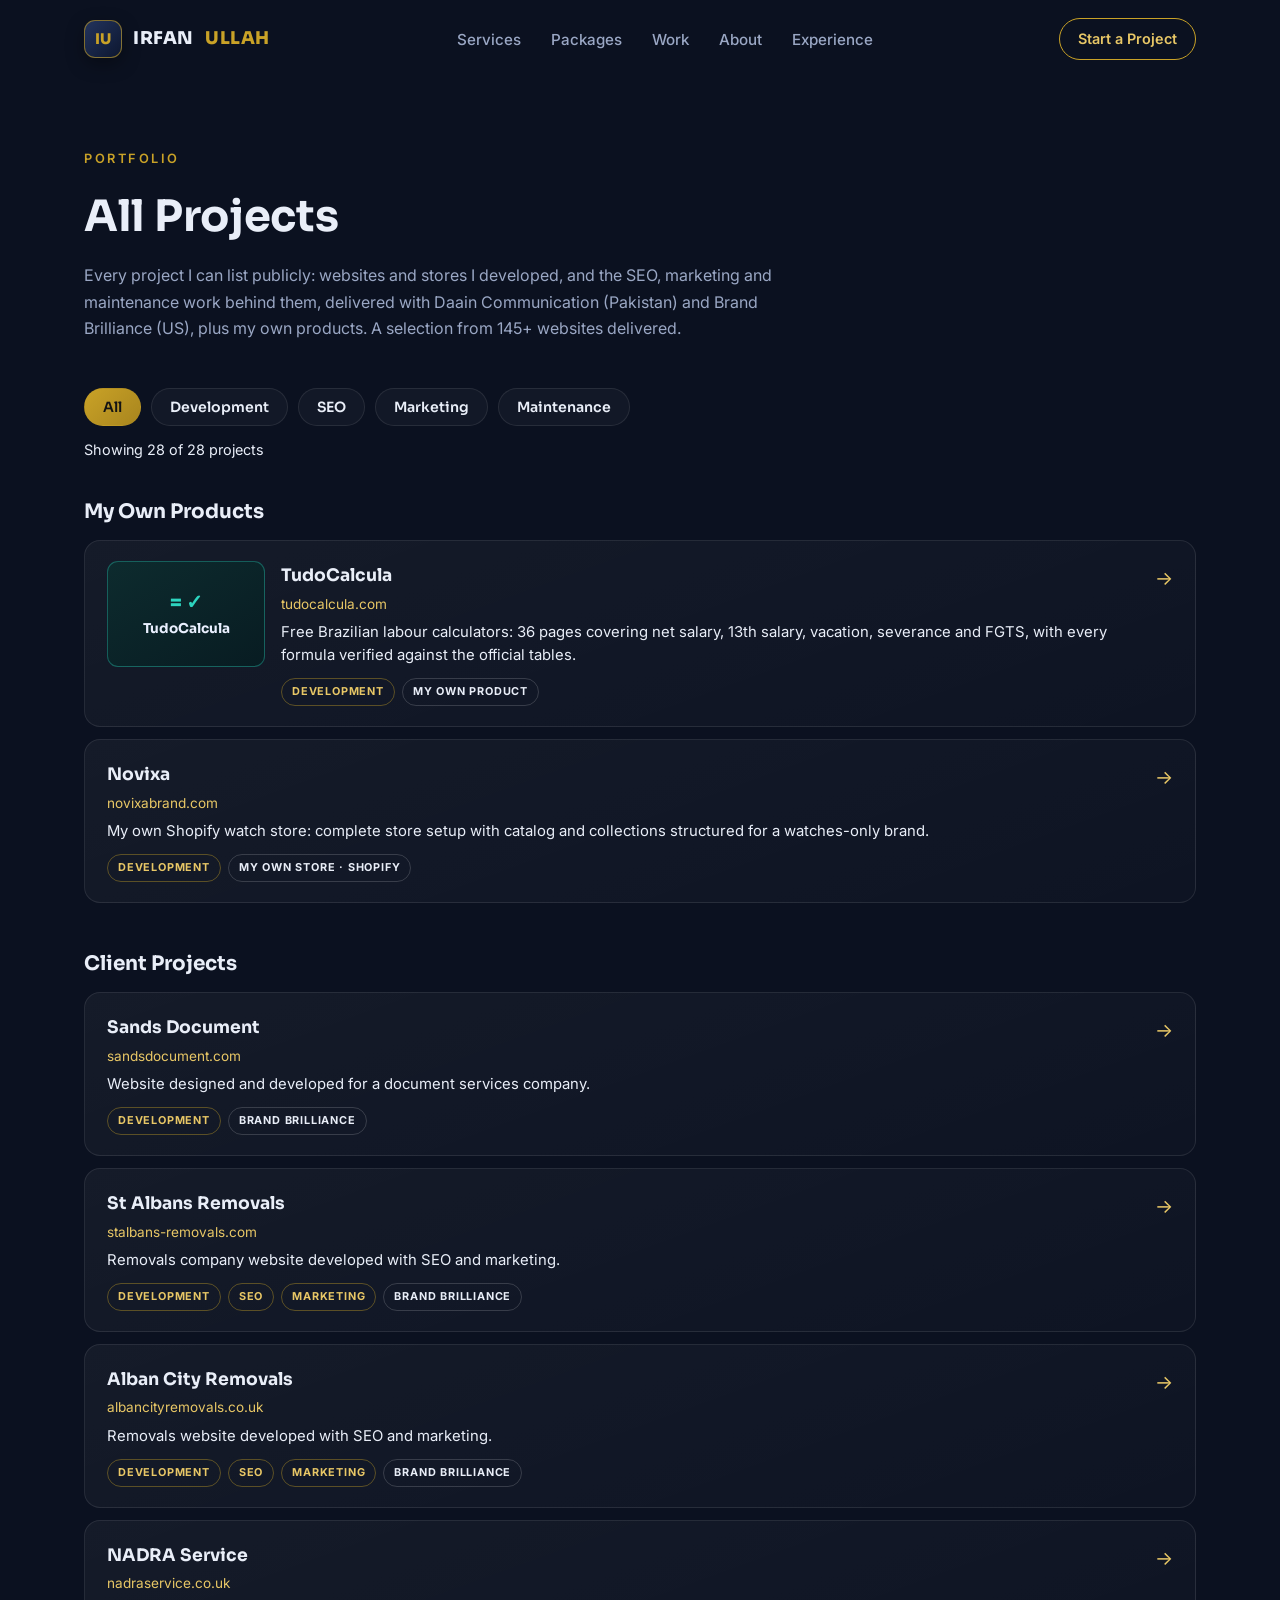
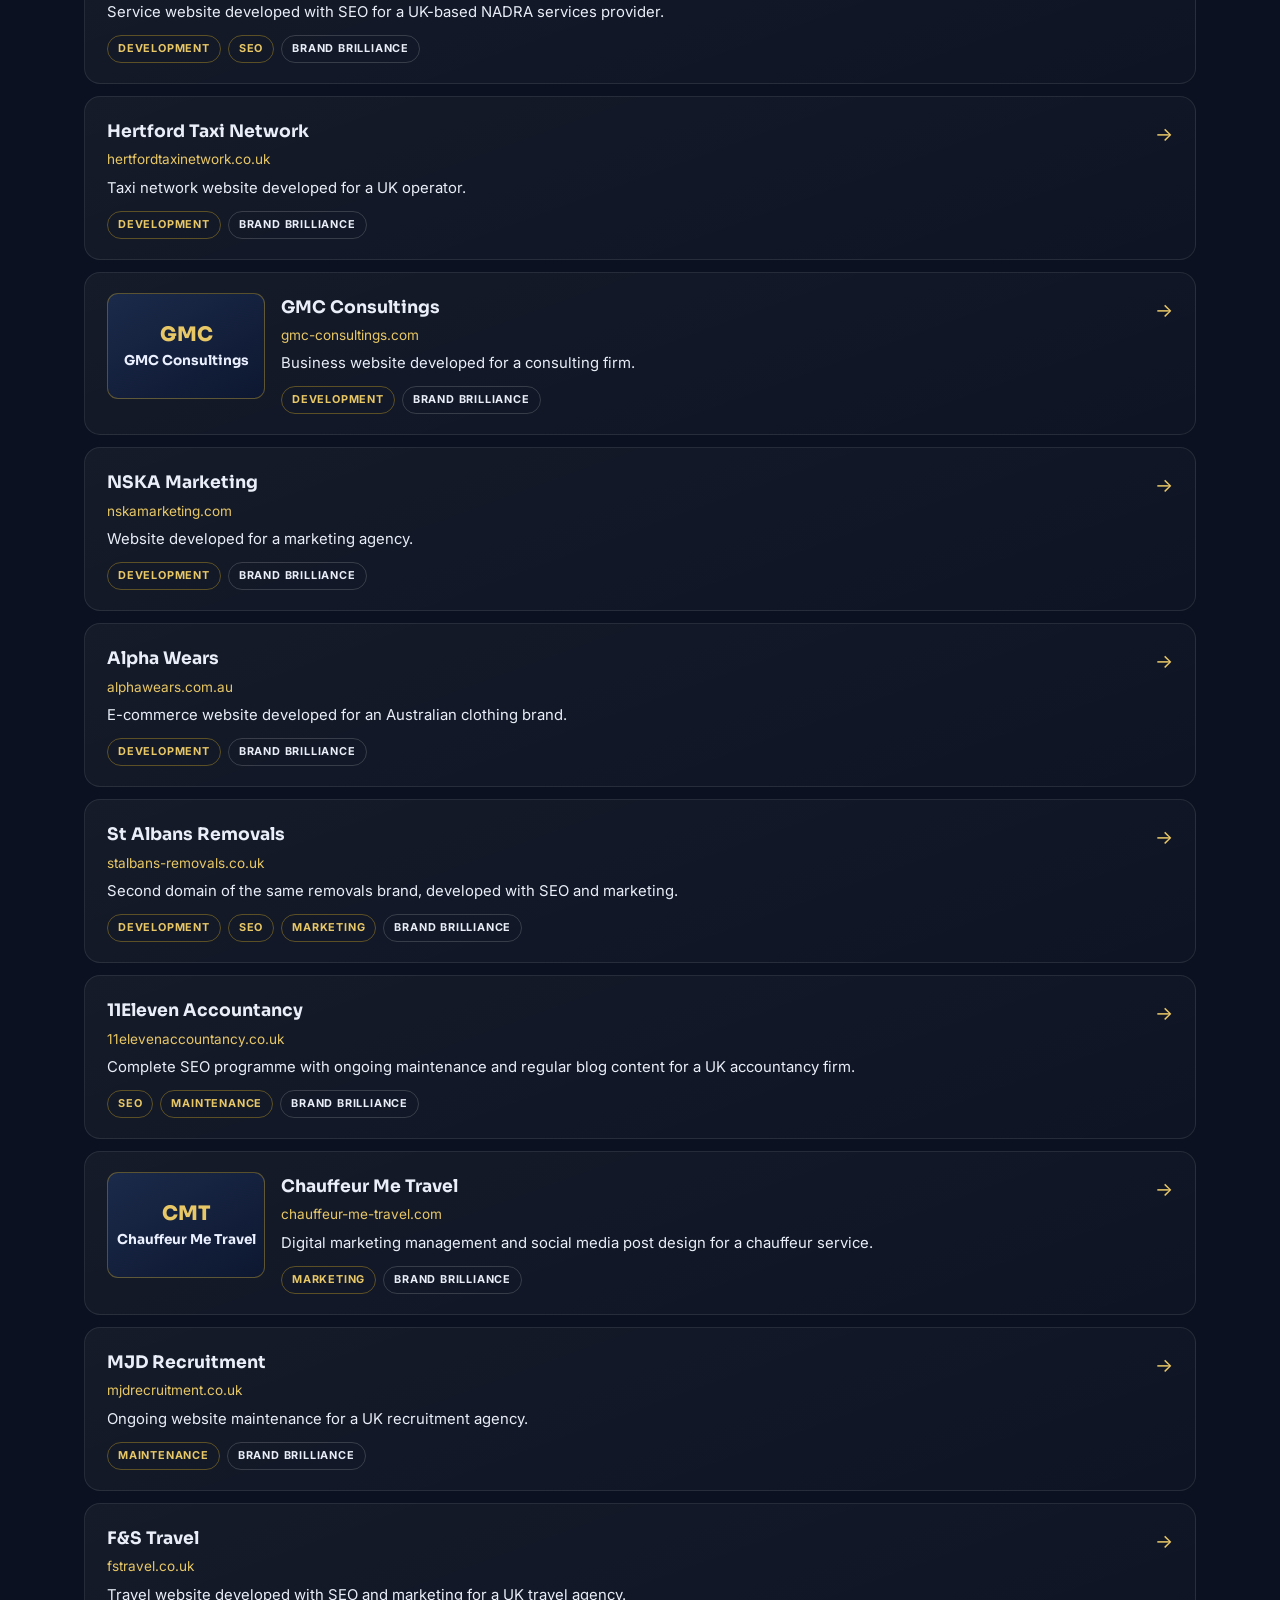
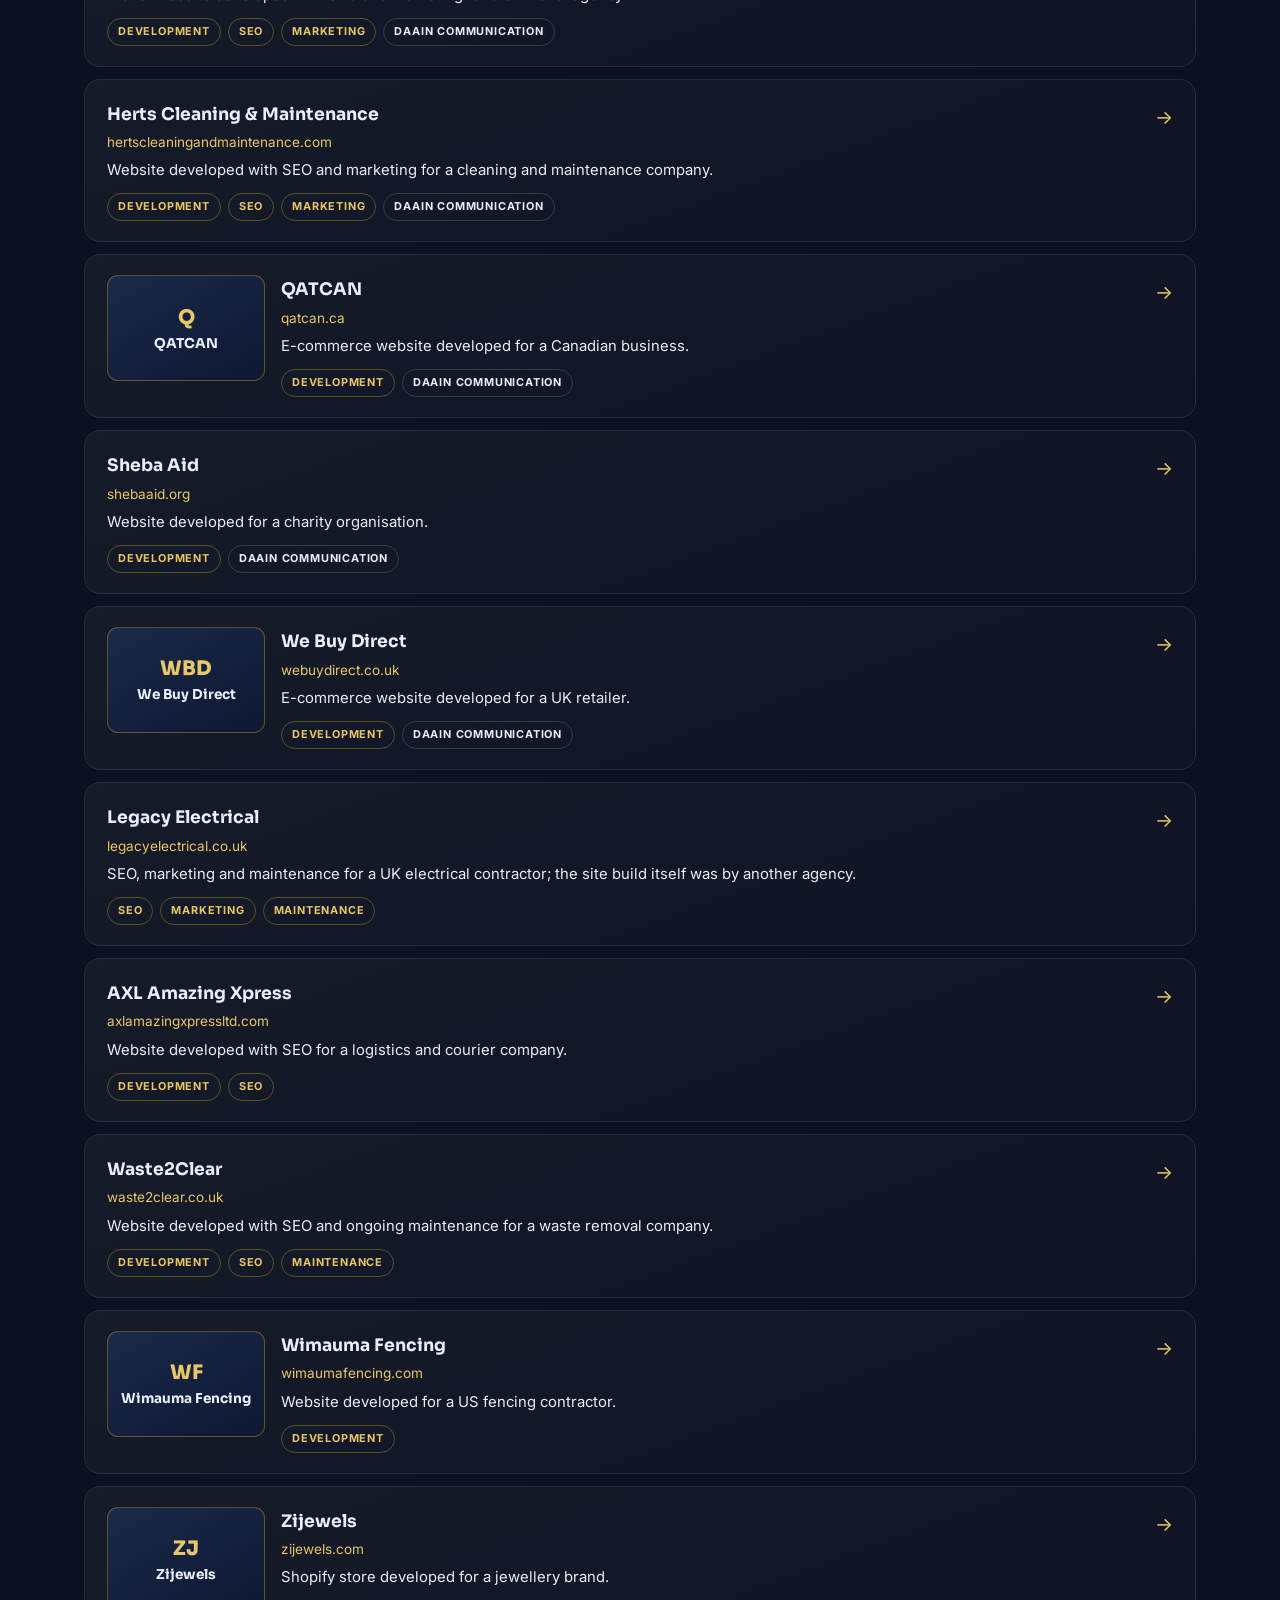
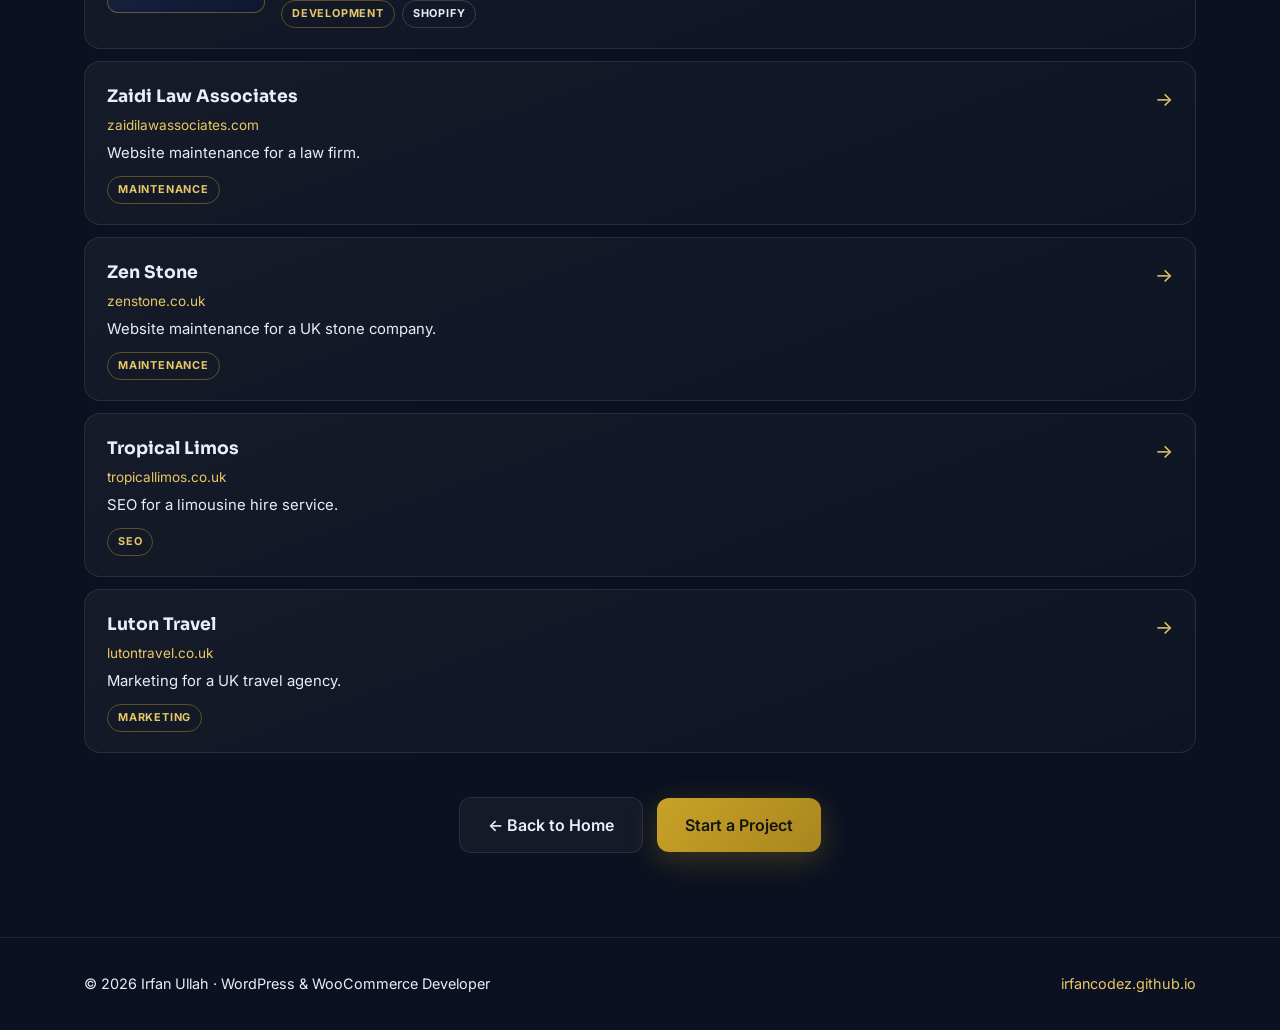
==== commit 1ed1e9bf: "Motion upgrade and QATCAN designed cover" ====
--- a/projects.html
+++ b/projects.html
@@ -429,7 +429,7 @@
       <a class="prow reveal" href="https://mjdrecruitment.co.uk" data-tags="maintenance"><img class="pimg" src="https://image.thum.io/get/width/400/https://mjdrecruitment.co.uk" data-m="https://s0.wp.com/mshots/v1/https%3A%2F%2Fmjdrecruitment.co.uk?w=400" alt="mjdrecruitment.co.uk website screenshot" loading="lazy" onerror="if(!this.dataset.f){this.dataset.f='1';this.src=this.dataset.m}else{this.remove()}"><span class="grow"><h3>MJD Recruitment</h3><span class="dom">mjdrecruitment.co.uk</span><p>Ongoing website maintenance for a UK recruitment agency.</p><span class="tags"><span class="tag">Maintenance</span><span class="tag co">Brand Brilliance</span></span></span><span class="arr">→</span></a>
       <a class="prow reveal" href="https://fstravel.co.uk" data-tags="development seo marketing"><img class="pimg" src="https://image.thum.io/get/width/400/https://fstravel.co.uk" data-m="https://s0.wp.com/mshots/v1/https%3A%2F%2Ffstravel.co.uk?w=400" alt="fstravel.co.uk website screenshot" loading="lazy" onerror="if(!this.dataset.f){this.dataset.f='1';this.src=this.dataset.m}else{this.remove()}"><span class="grow"><h3>F&S Travel</h3><span class="dom">fstravel.co.uk</span><p>Travel website developed with SEO and marketing for a UK travel agency.</p><span class="tags"><span class="tag">Development</span><span class="tag">SEO</span><span class="tag">Marketing</span><span class="tag co">Daain Communication</span></span></span><span class="arr">→</span></a>
       <a class="prow reveal" href="https://hertscleaningandmaintenance.com" data-tags="development seo marketing"><img class="pimg" src="https://image.thum.io/get/width/400/https://hertscleaningandmaintenance.com" data-m="https://s0.wp.com/mshots/v1/https%3A%2F%2Fhertscleaningandmaintenance.com?w=400" alt="hertscleaningandmaintenance.com website screenshot" loading="lazy" onerror="if(!this.dataset.f){this.dataset.f='1';this.src=this.dataset.m}else{this.remove()}"><span class="grow"><h3>Herts Cleaning & Maintenance</h3><span class="dom">hertscleaningandmaintenance.com</span><p>Website developed with SEO and marketing for a cleaning and maintenance company.</p><span class="tags"><span class="tag">Development</span><span class="tag">SEO</span><span class="tag">Marketing</span><span class="tag co">Daain Communication</span></span></span><span class="arr">→</span></a>
-      <a class="prow reveal" href="https://qatcan.ca" data-tags="development"><img class="pimg" src="https://s0.wp.com/mshots/v1/https%3A%2F%2Fqatcan.ca?w=400" data-m="https://image.thum.io/get/width/400/https://qatcan.ca" alt="qatcan.ca website screenshot" loading="lazy" onerror="if(!this.dataset.f){this.dataset.f='1';this.src=this.dataset.m}else{this.remove()}"><span class="grow"><h3>QATCAN</h3><span class="dom">qatcan.ca</span><p>E-commerce website developed for a Canadian business.</p><span class="tags"><span class="tag">Development</span><span class="tag co">Daain Communication</span></span></span><span class="arr">→</span></a>
+      <a class="prow reveal" href="https://qatcan.ca" data-tags="development"><span class="ptile" style="background:linear-gradient(150deg,#1B2A4A,#0d1730);border-color:rgba(201,162,39,.4)"><span class="pt-mark" style="color:#E8C766">Q</span><span class="pt-name">QATCAN</span></span><span class="grow"><h3>QATCAN</h3><span class="dom">qatcan.ca</span><p>E-commerce website developed for a Canadian business.</p><span class="tags"><span class="tag">Development</span><span class="tag co">Daain Communication</span></span></span><span class="arr">→</span></a>
       <a class="prow reveal" href="https://shebaaid.org" data-tags="development"><img class="pimg" src="https://image.thum.io/get/width/400/https://shebaaid.org" data-m="https://s0.wp.com/mshots/v1/https%3A%2F%2Fshebaaid.org?w=400" alt="shebaaid.org website screenshot" loading="lazy" onerror="if(!this.dataset.f){this.dataset.f='1';this.src=this.dataset.m}else{this.remove()}"><span class="grow"><h3>Sheba Aid</h3><span class="dom">shebaaid.org</span><p>Website developed for a charity organisation.</p><span class="tags"><span class="tag">Development</span><span class="tag co">Daain Communication</span></span></span><span class="arr">→</span></a>
       <a class="prow reveal" href="https://webuydirect.co.uk" data-tags="development"><span class="ptile" style="background:linear-gradient(150deg,#1B2A4A,#0d1730);border-color:rgba(201,162,39,.4)"><span class="pt-mark" style="color:#E8C766">WBD</span><span class="pt-name">We Buy Direct</span></span><span class="grow"><h3>We Buy Direct</h3><span class="dom">webuydirect.co.uk</span><p>E-commerce website developed for a UK retailer.</p><span class="tags"><span class="tag">Development</span><span class="tag co">Daain Communication</span></span></span><span class="arr">→</span></a>
       <a class="prow reveal" href="https://legacyelectrical.co.uk" data-tags="seo marketing maintenance"><img class="pimg" src="https://image.thum.io/get/width/400/https://legacyelectrical.co.uk" data-m="https://s0.wp.com/mshots/v1/https%3A%2F%2Flegacyelectrical.co.uk?w=400" alt="legacyelectrical.co.uk website screenshot" loading="lazy" onerror="if(!this.dataset.f){this.dataset.f='1';this.src=this.dataset.m}else{this.remove()}"><span class="grow"><h3>Legacy Electrical</h3><span class="dom">legacyelectrical.co.uk</span><p>SEO, marketing and maintenance for a UK electrical contractor; the site build itself was by another agency.</p><span class="tags"><span class="tag">SEO</span><span class="tag">Marketing</span><span class="tag">Maintenance</span></span></span><span class="arr">→</span></a>
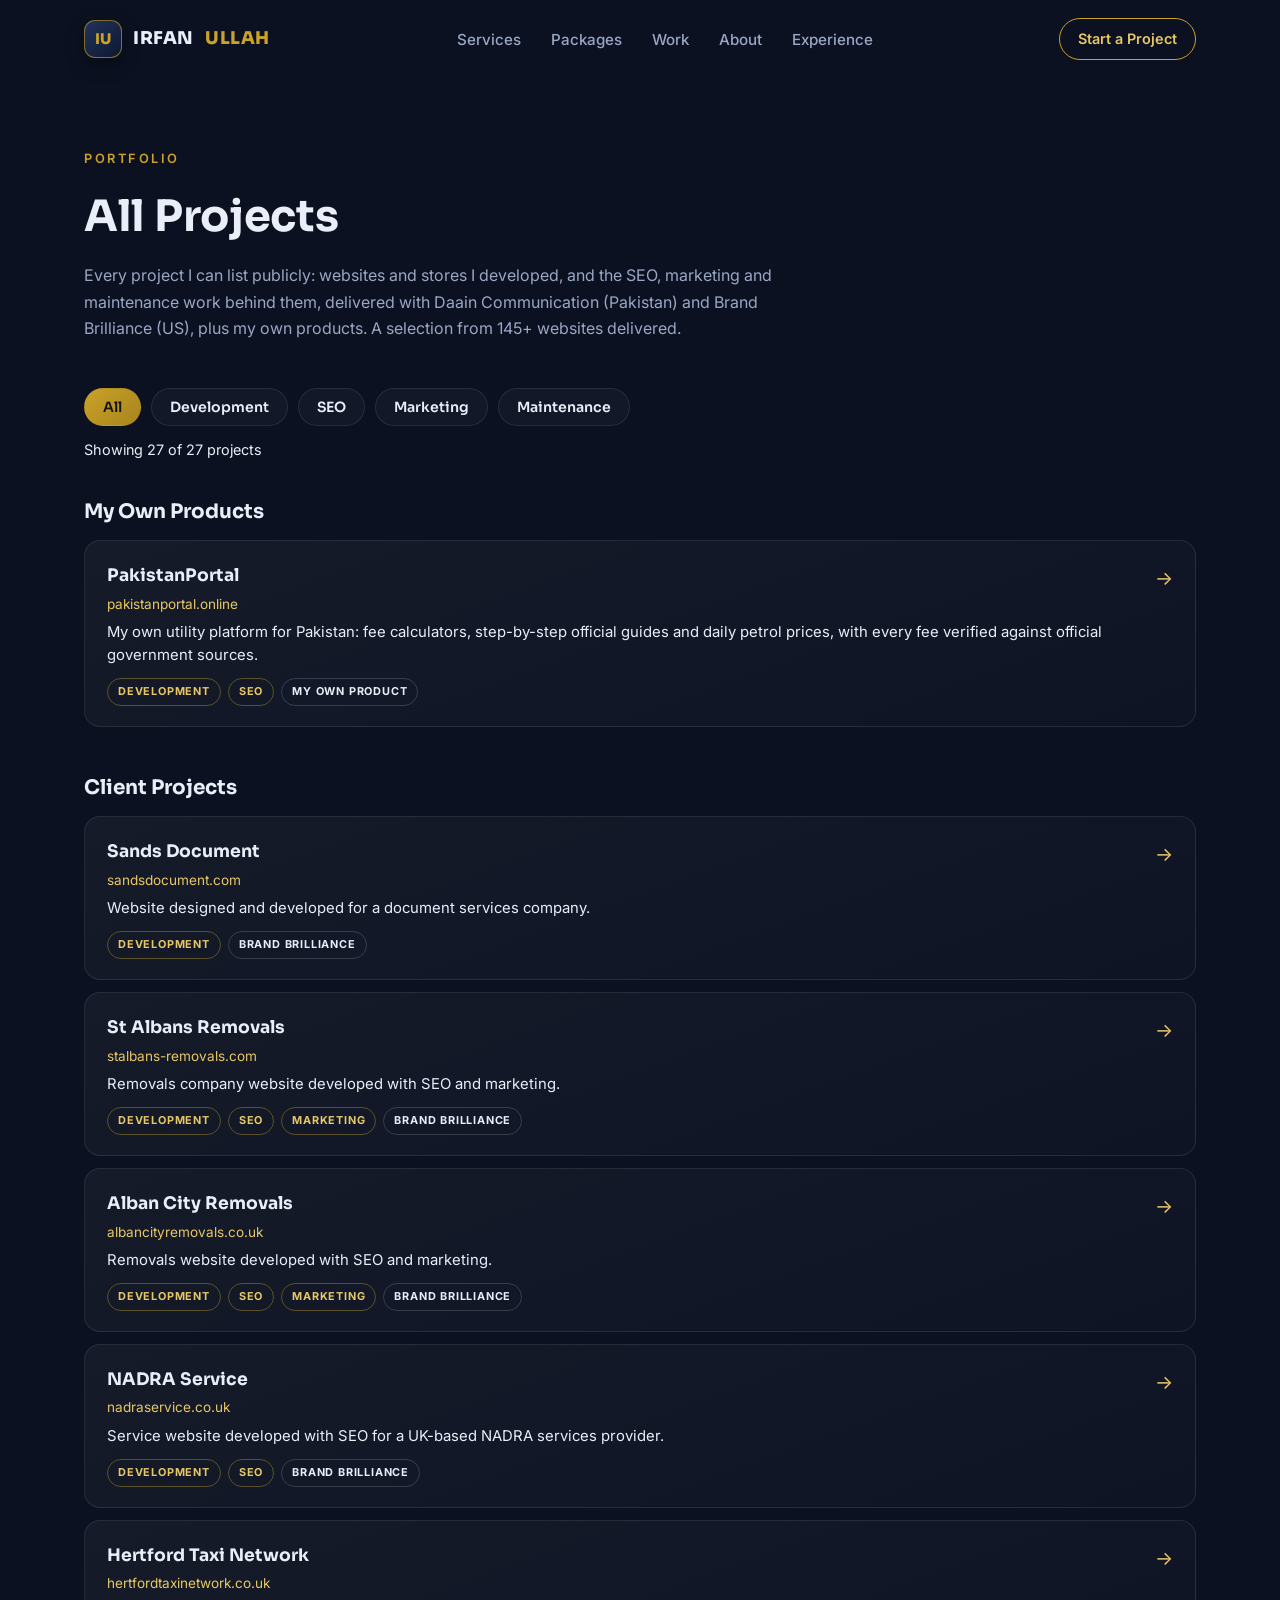
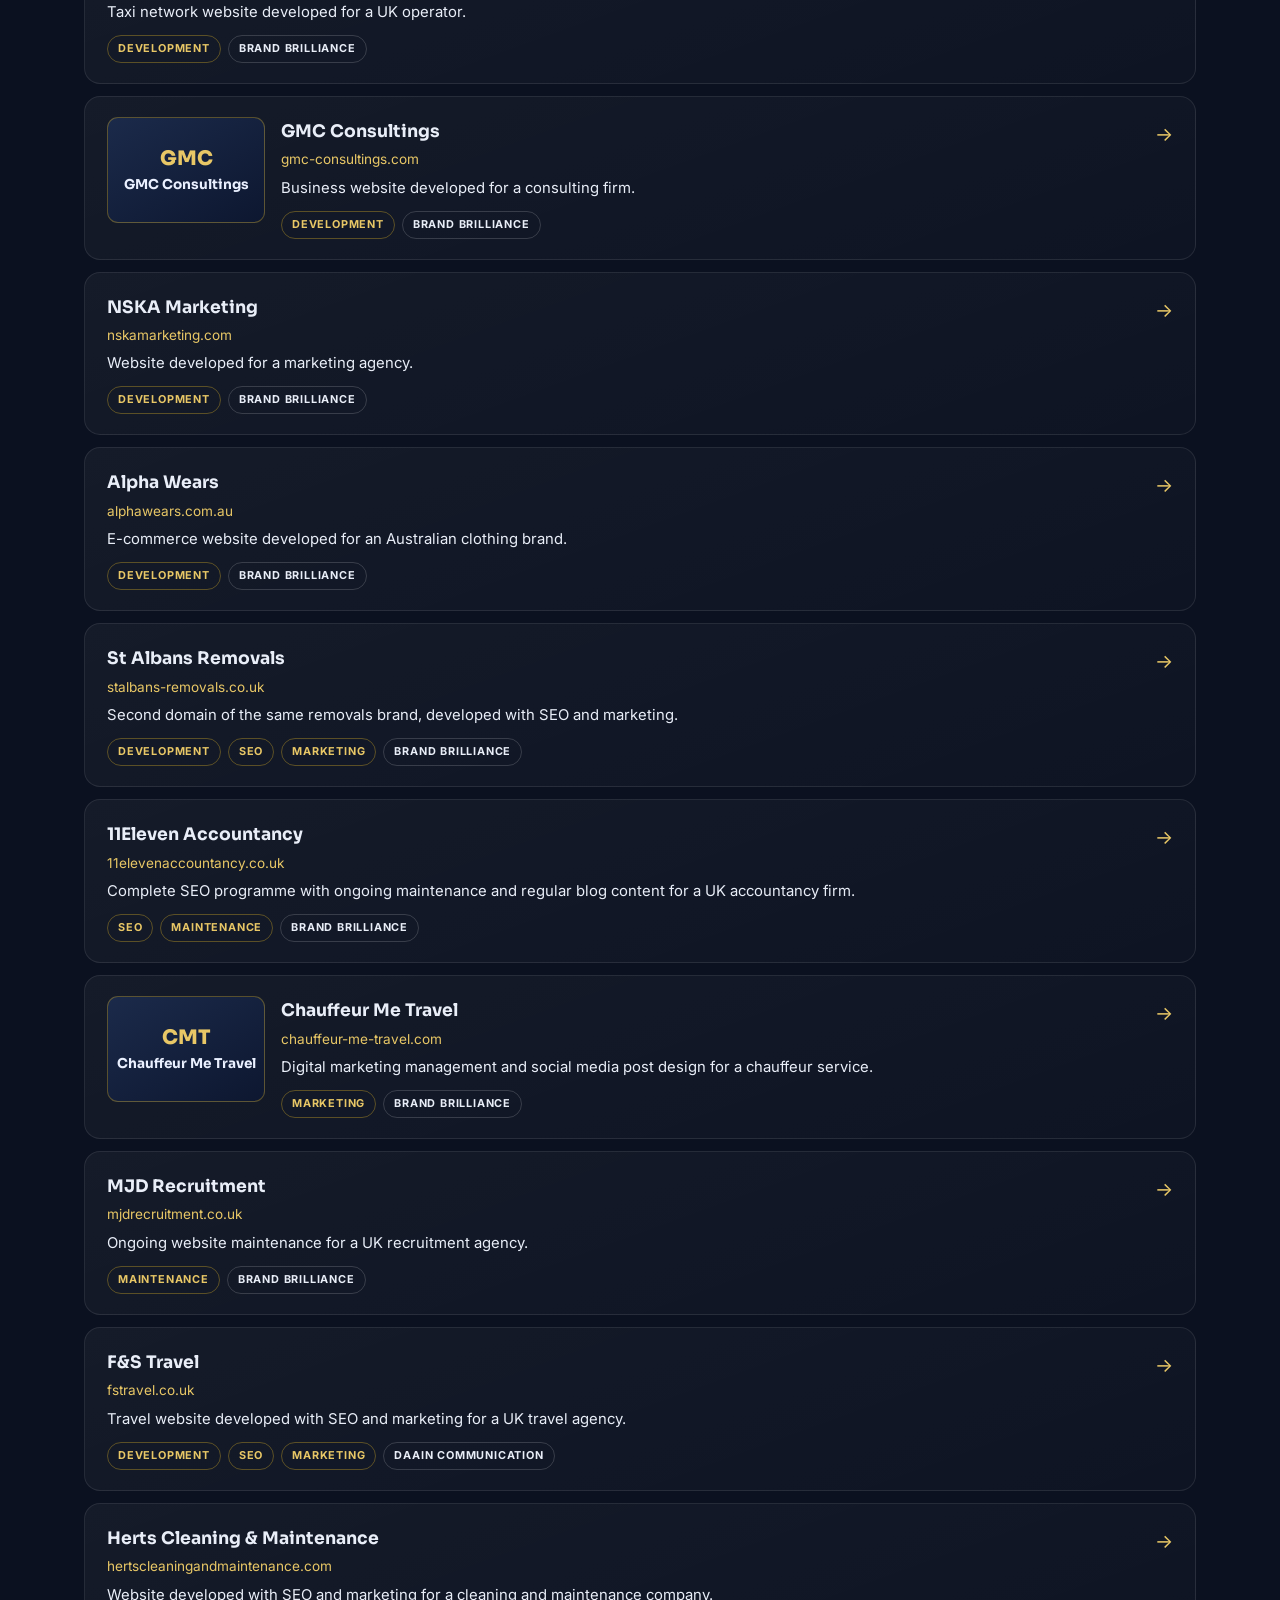
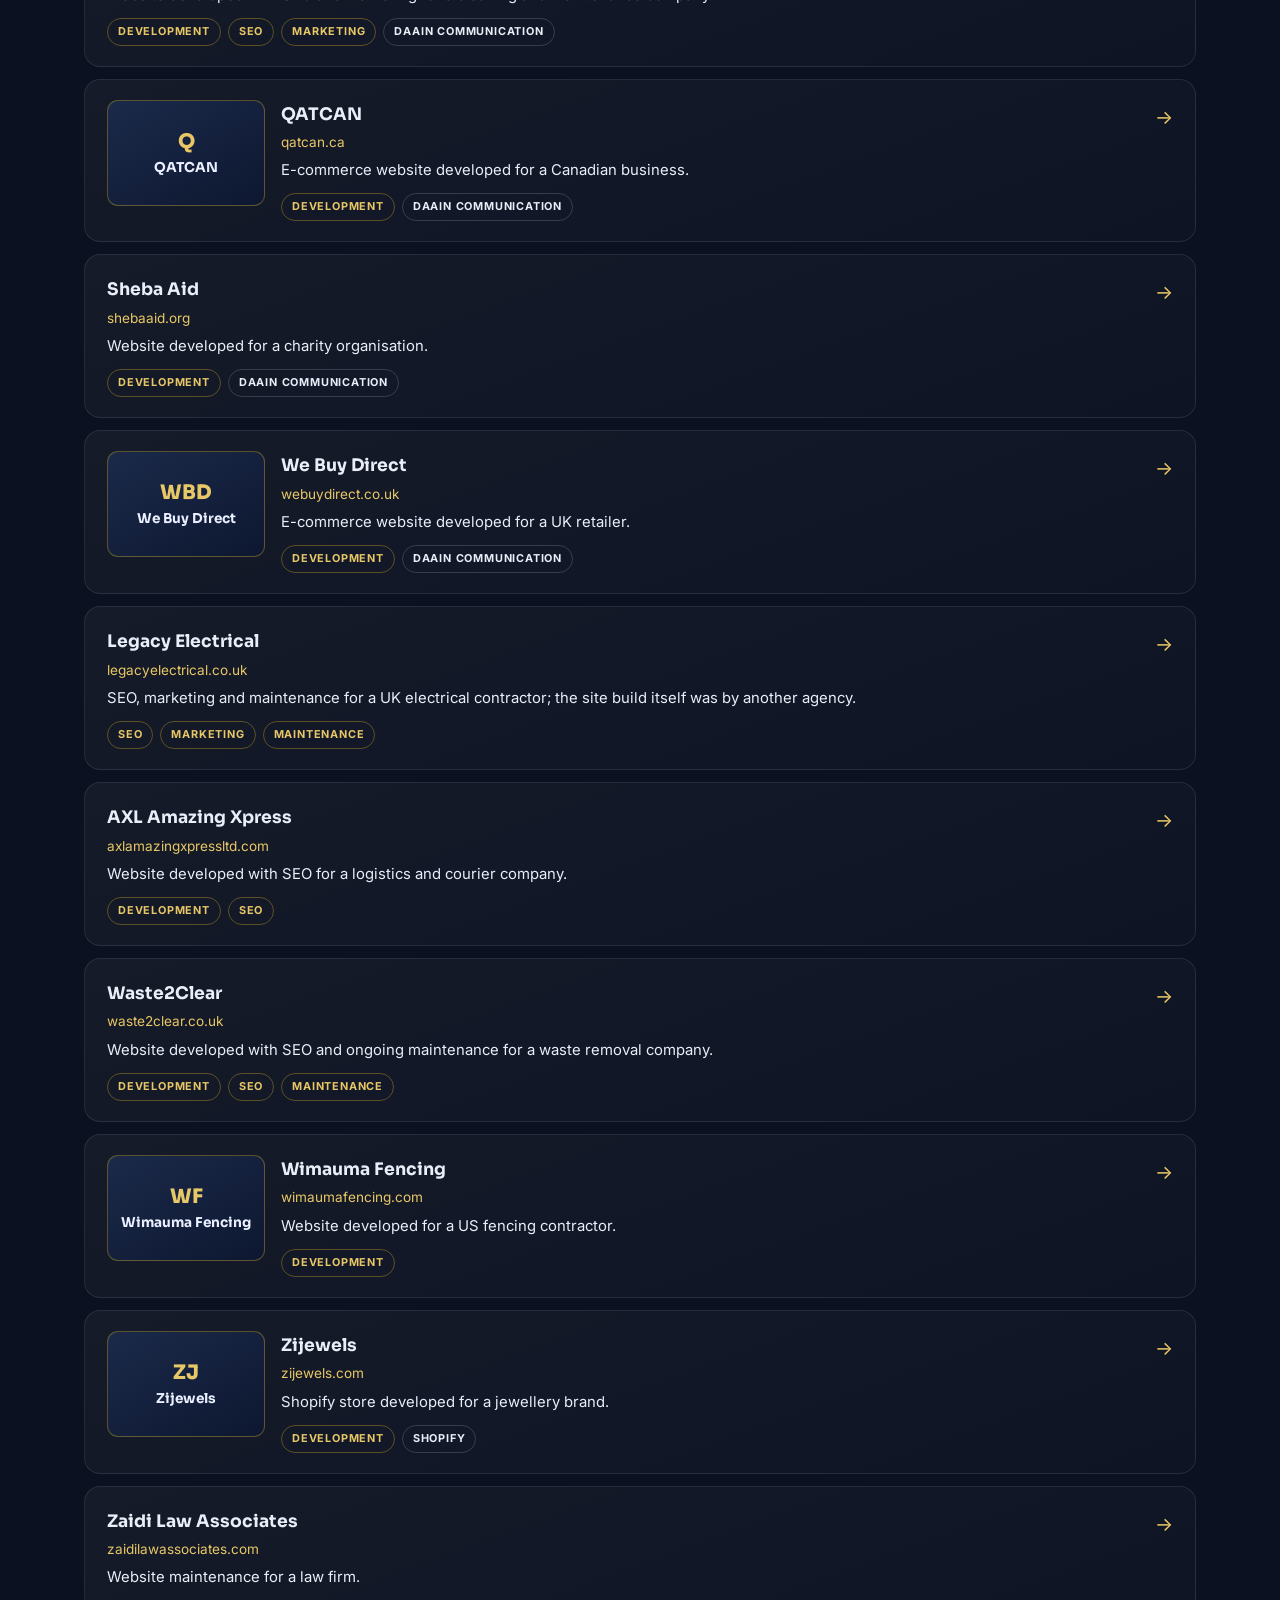
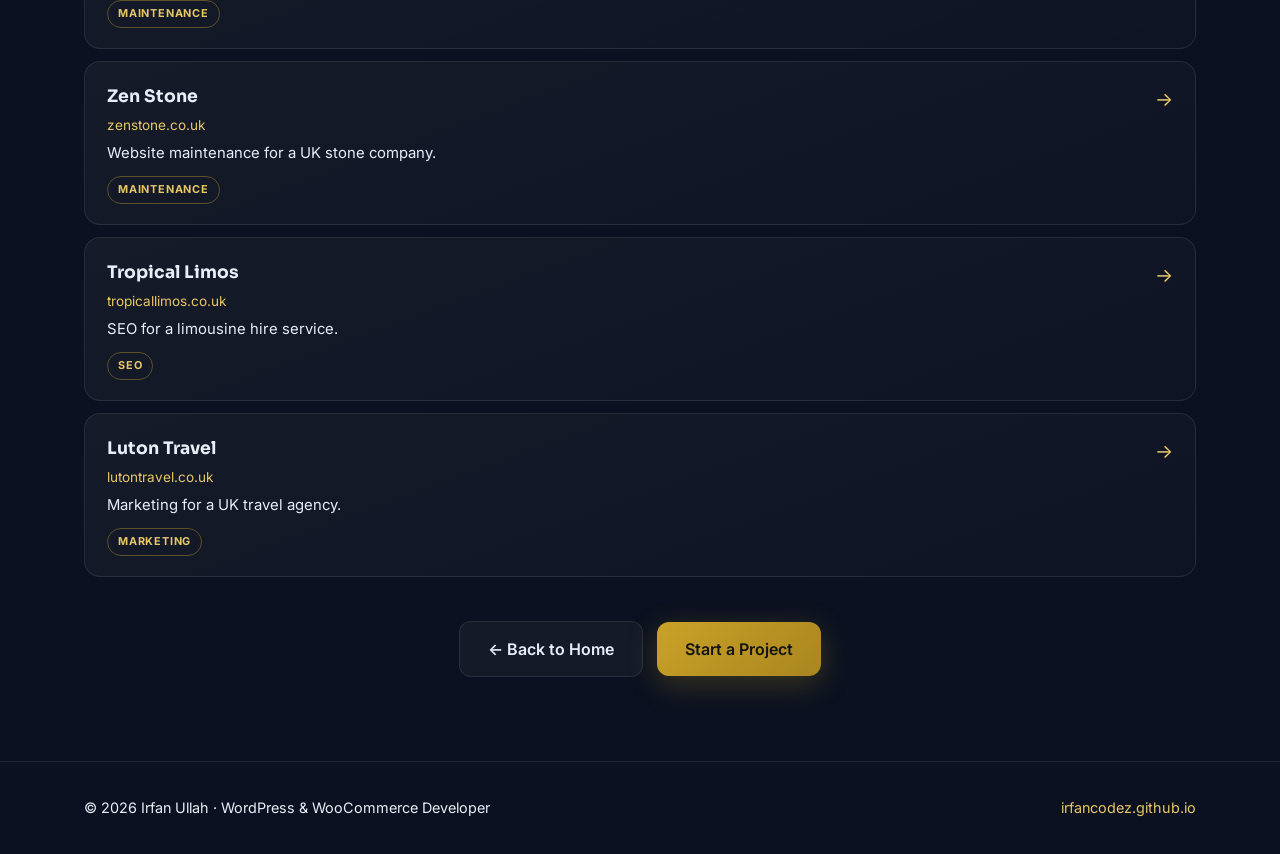
==== commit f0f0ca45: "Projects: replace Novixa and TudoCalcula with PakistanPortal" ====
--- a/projects.html
+++ b/projects.html
@@ -412,8 +412,7 @@
       </div>
       <div class="pcount" id="pcount"></div>
       <h3 class="reveal" id="ownHead" style="font-size:1.25rem;margin:34px 0 4px">My Own Products</h3>
-      <a class="prow reveal" href="https://tudocalcula.com" data-tags="development"><span class="ptile"><span class="pt-mark">= ✓</span><span class="pt-name">TudoCalcula</span></span><span class="grow"><h3>TudoCalcula</h3><span class="dom">tudocalcula.com</span><p>Free Brazilian labour calculators: 36 pages covering net salary, 13th salary, vacation, severance and FGTS, with every formula verified against the official tables.</p><span class="tags"><span class=tag>Development</span><span class="tag co">My Own Product</span></span></span><span class="arr">→</span></a>
-      <a class="prow reveal" href="https://novixabrand.com" data-tags="development"><img class="pimg" src="https://s0.wp.com/mshots/v1/https%3A%2F%2Fnovixabrand.com?w=400" data-m="https://image.thum.io/get/width/400/https://novixabrand.com" alt="novixabrand.com website screenshot" loading="lazy" onerror="if(!this.dataset.f){this.dataset.f='1';this.src=this.dataset.m}else{this.remove()}"><span class="grow"><h3>Novixa</h3><span class="dom">novixabrand.com</span><p>My own Shopify watch store: complete store setup with catalog and collections structured for a watches-only brand.</p><span class="tags"><span class=tag>Development</span><span class="tag co">My Own Store · Shopify</span></span></span><span class="arr">→</span></a>
+      <a class="prow reveal" href="https://pakistanportal.online" data-tags="development seo"><img class="pimg" src="https://image.thum.io/get/width/400/https://pakistanportal.online" data-m="https://s0.wp.com/mshots/v1/https%3A%2F%2Fpakistanportal.online?w=400" alt="pakistanportal.online website screenshot" loading="lazy" onerror="if(!this.dataset.f){this.dataset.f='1';this.src=this.dataset.m}else{this.remove()}"><span class="grow"><h3>PakistanPortal</h3><span class="dom">pakistanportal.online</span><p>My own utility platform for Pakistan: fee calculators, step-by-step official guides and daily petrol prices, with every fee verified against official government sources.</p><span class="tags"><span class="tag">Development</span><span class="tag">SEO</span><span class="tag co">My Own Product</span></span></span><span class="arr">→</span></a>
       <h3 class="reveal" id="clientHead" style="font-size:1.25rem;margin:44px 0 4px">Client Projects</h3>
       <a class="prow reveal" href="https://sandsdocument.com" data-tags="development"><img class="pimg" src="https://image.thum.io/get/width/400/https://sandsdocument.com" data-m="https://s0.wp.com/mshots/v1/https%3A%2F%2Fsandsdocument.com?w=400" alt="sandsdocument.com website screenshot" loading="lazy" onerror="if(!this.dataset.f){this.dataset.f='1';this.src=this.dataset.m}else{this.remove()}"><span class="grow"><h3>Sands Document</h3><span class="dom">sandsdocument.com</span><p>Website designed and developed for a document services company.</p><span class="tags"><span class="tag">Development</span><span class="tag co">Brand Brilliance</span></span></span><span class="arr">→</span></a>
       <a class="prow reveal" href="https://stalbans-removals.com" data-tags="development seo marketing"><img class="pimg" src="https://image.thum.io/get/width/400/https://stalbans-removals.com" data-m="https://s0.wp.com/mshots/v1/https%3A%2F%2Fstalbans-removals.com?w=400" alt="stalbans-removals.com website screenshot" loading="lazy" onerror="if(!this.dataset.f){this.dataset.f='1';this.src=this.dataset.m}else{this.remove()}"><span class="grow"><h3>St Albans Removals</h3><span class="dom">stalbans-removals.com</span><p>Removals company website developed with SEO and marketing.</p><span class="tags"><span class="tag">Development</span><span class="tag">SEO</span><span class="tag">Marketing</span><span class="tag co">Brand Brilliance</span></span></span><span class="arr">→</span></a>
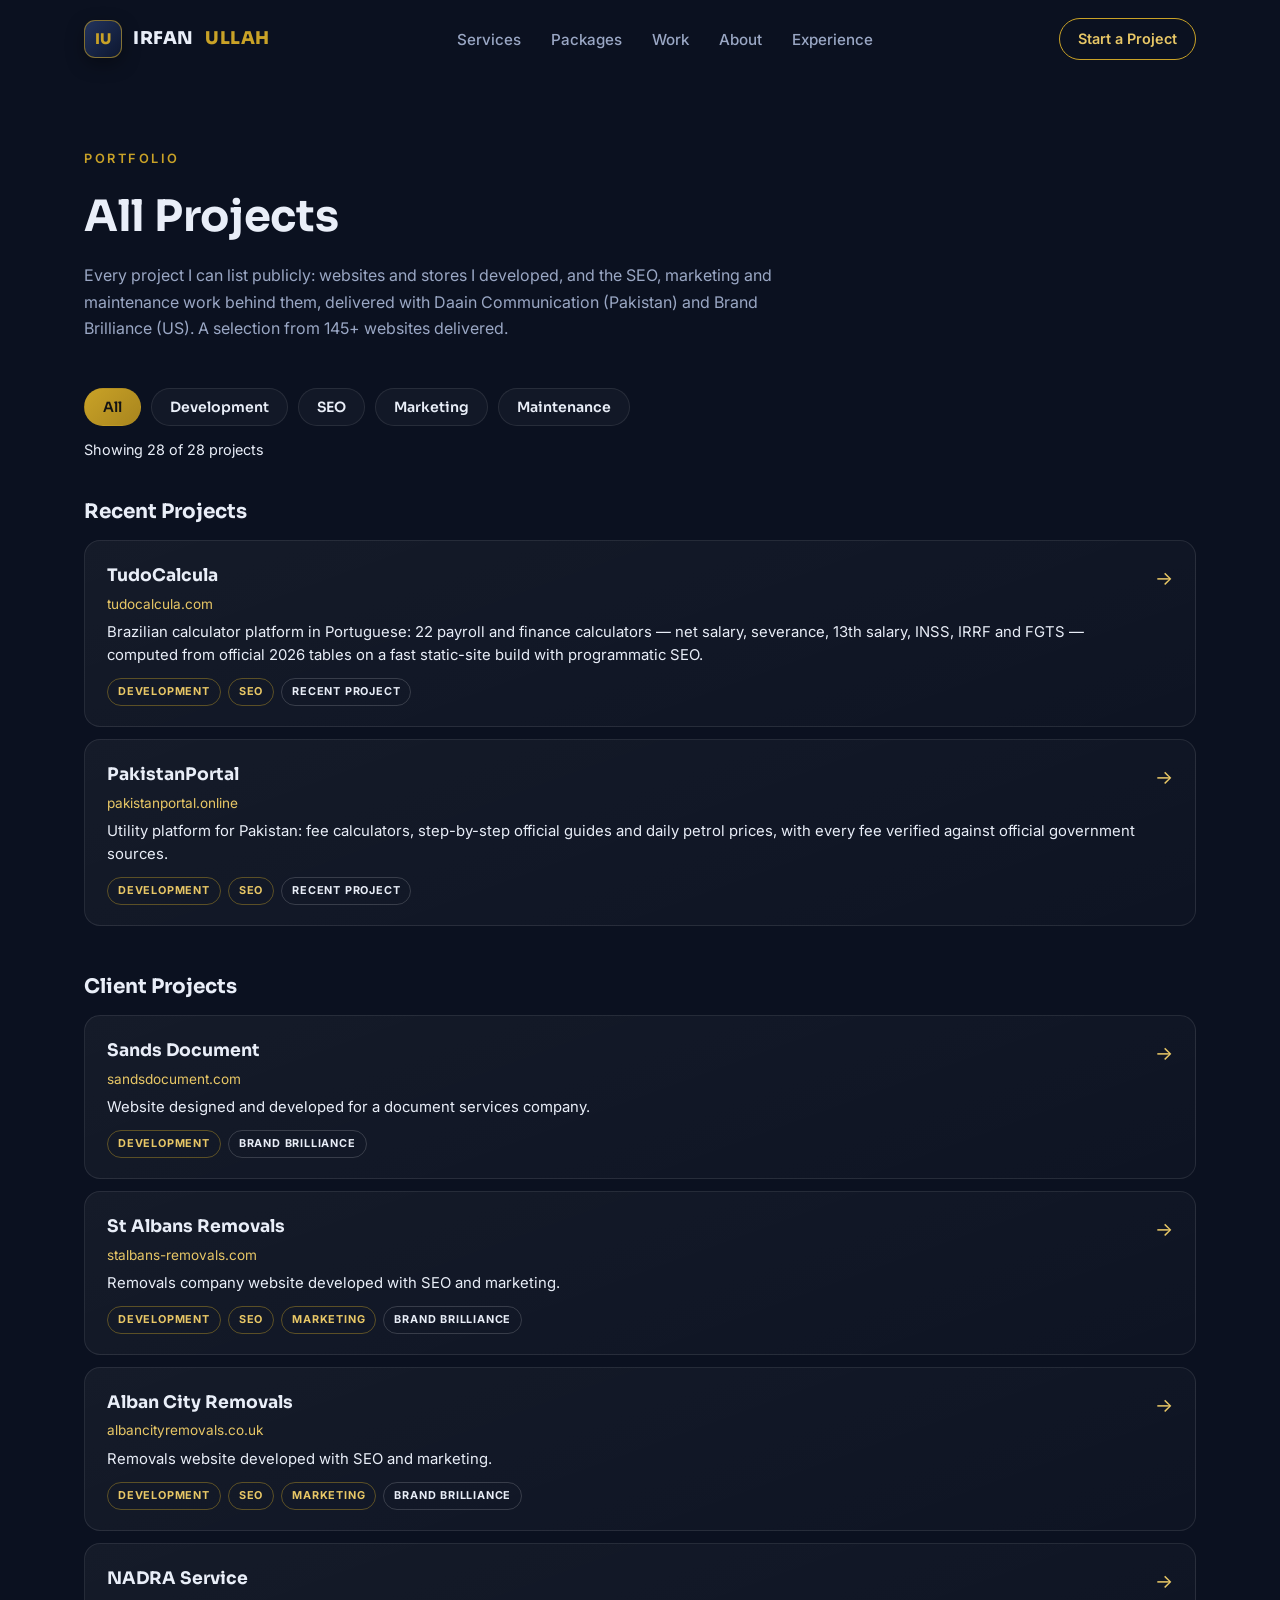
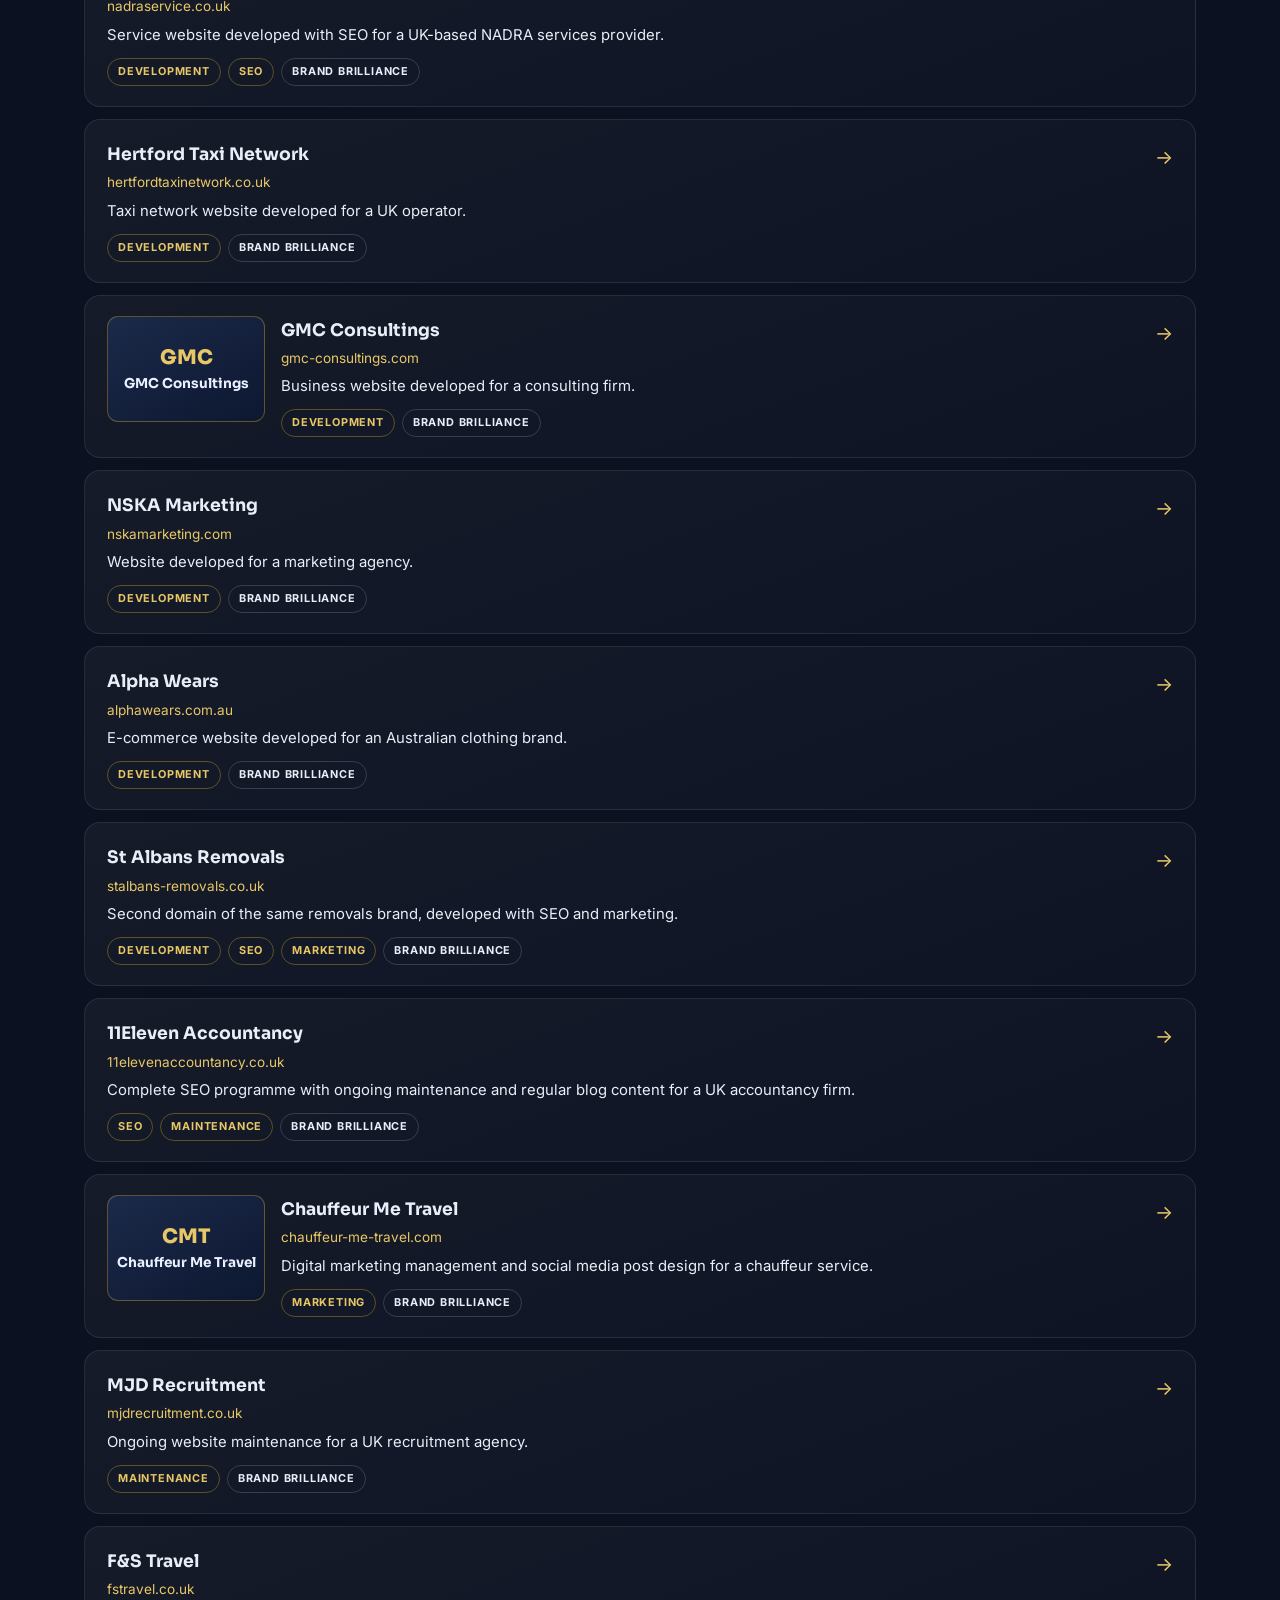
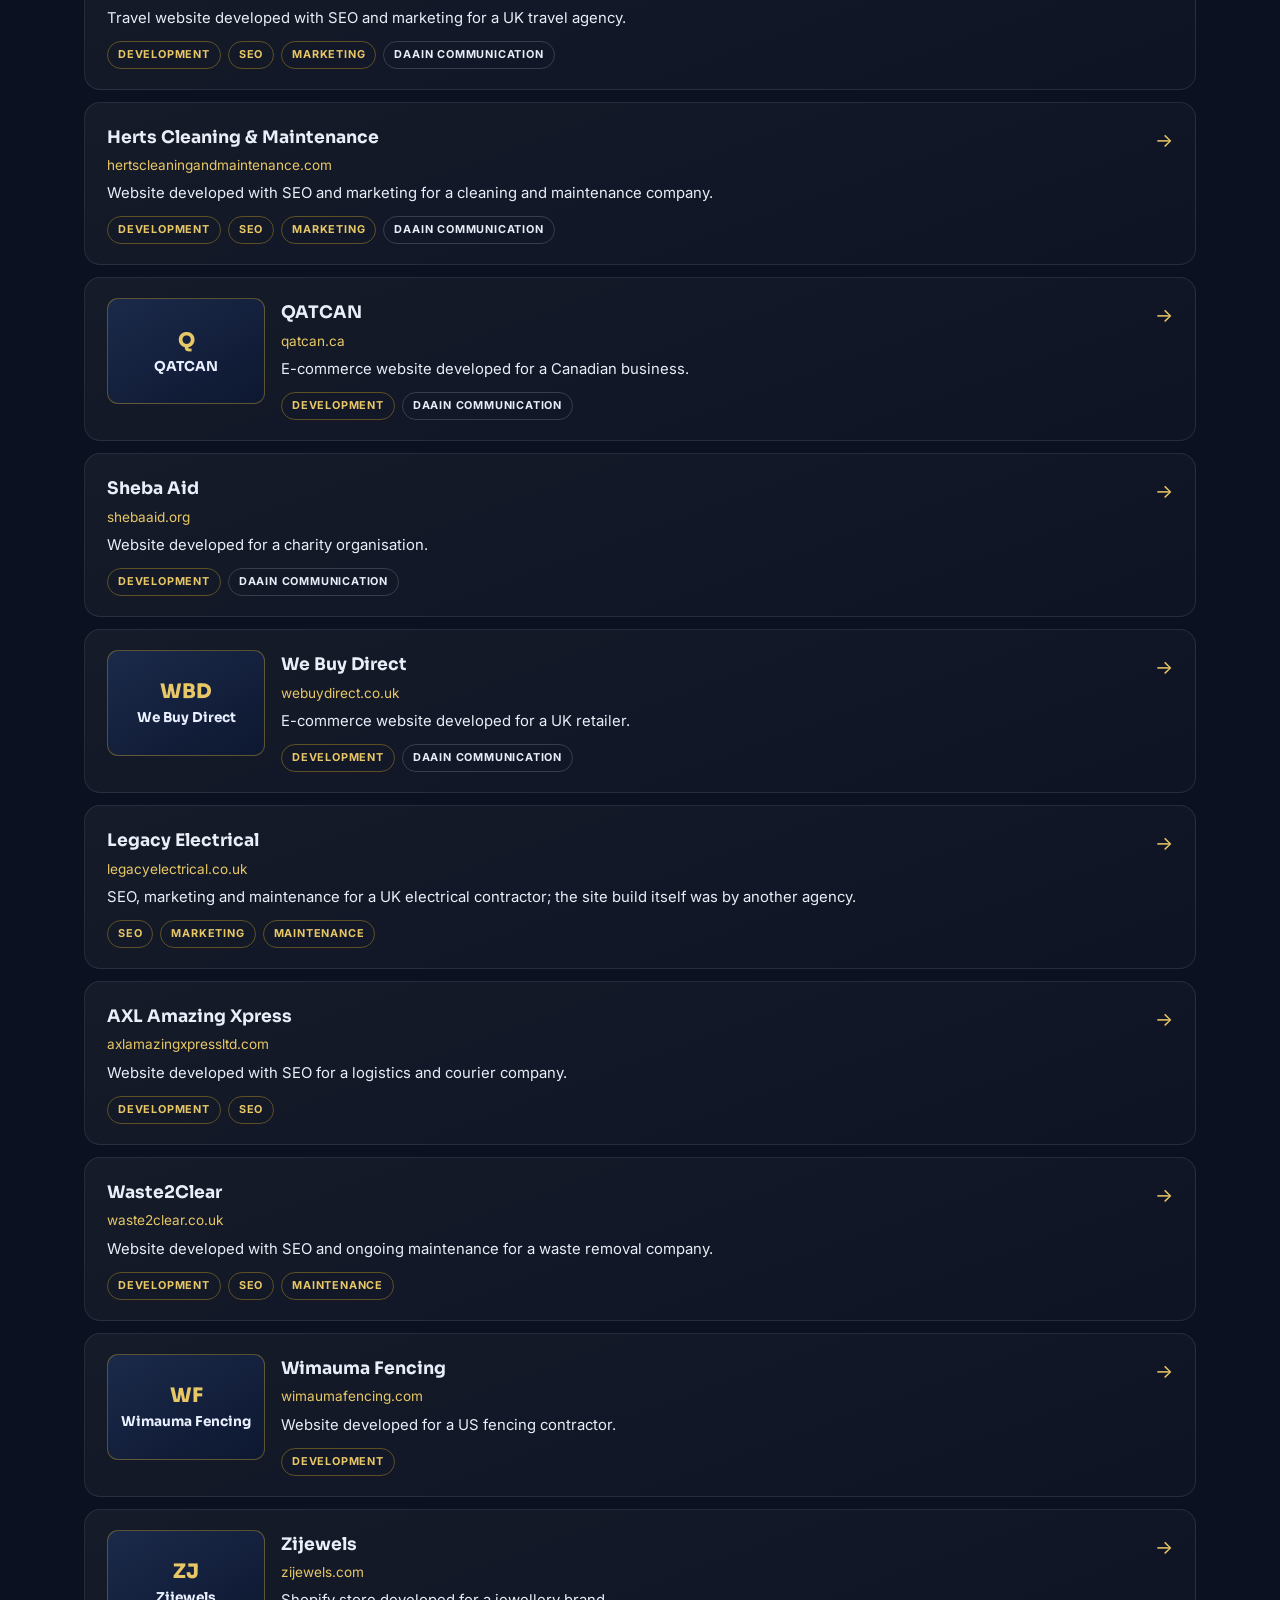
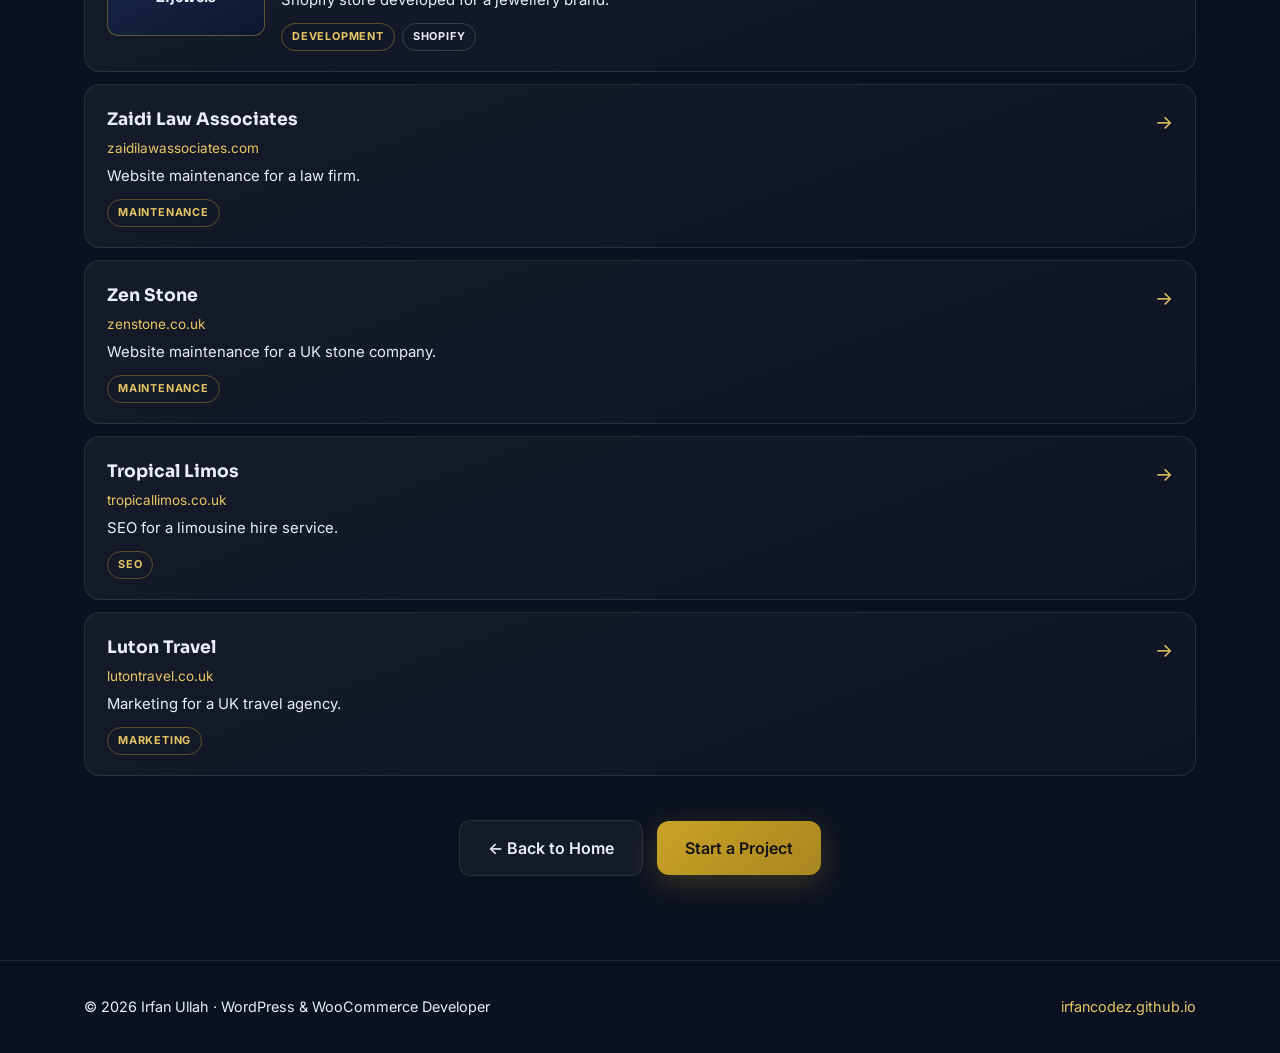
==== commit e73896b0: "Add TudoCalcula and PakistanPortal as Recent Projects" ====
--- a/projects.html
+++ b/projects.html
@@ -401,7 +401,7 @@
       <div class="sec-head reveal">
         <div class="kicker">Portfolio</div>
         <h2>All Projects</h2>
-        <p>Every project I can list publicly: websites and stores I developed, and the SEO, marketing and maintenance work behind them, delivered with Daain Communication (Pakistan) and Brand Brilliance (US), plus my own products. A selection from 145+ websites delivered.</p>
+        <p>Every project I can list publicly: websites and stores I developed, and the SEO, marketing and maintenance work behind them, delivered with Daain Communication (Pakistan) and Brand Brilliance (US). A selection from 145+ websites delivered.</p>
       </div>
       <div class="filters reveal">
         <button class="fbtn on" data-f="all">All</button>
@@ -411,8 +411,9 @@
         <button class="fbtn" data-f="maintenance">Maintenance</button>
       </div>
       <div class="pcount" id="pcount"></div>
-      <h3 class="reveal" id="ownHead" style="font-size:1.25rem;margin:34px 0 4px">My Own Products</h3>
-      <a class="prow reveal" href="https://pakistanportal.online" data-tags="development seo"><img class="pimg" src="https://image.thum.io/get/width/400/https://pakistanportal.online" data-m="https://s0.wp.com/mshots/v1/https%3A%2F%2Fpakistanportal.online?w=400" alt="pakistanportal.online website screenshot" loading="lazy" onerror="if(!this.dataset.f){this.dataset.f='1';this.src=this.dataset.m}else{this.remove()}"><span class="grow"><h3>PakistanPortal</h3><span class="dom">pakistanportal.online</span><p>My own utility platform for Pakistan: fee calculators, step-by-step official guides and daily petrol prices, with every fee verified against official government sources.</p><span class="tags"><span class="tag">Development</span><span class="tag">SEO</span><span class="tag co">My Own Product</span></span></span><span class="arr">→</span></a>
+      <h3 class="reveal" id="ownHead" style="font-size:1.25rem;margin:34px 0 4px">Recent Projects</h3>
+      <a class="prow reveal" href="https://tudocalcula.com" data-tags="development seo"><img class="pimg" src="https://image.thum.io/get/width/400/https://tudocalcula.com" data-m="https://s0.wp.com/mshots/v1/https%3A%2F%2Ftudocalcula.com?w=400" alt="tudocalcula.com website screenshot" loading="lazy" onerror="if(!this.dataset.f){this.dataset.f='1';this.src=this.dataset.m}else{this.remove()}"><span class="grow"><h3>TudoCalcula</h3><span class="dom">tudocalcula.com</span><p>Brazilian calculator platform in Portuguese: 22 payroll and finance calculators — net salary, severance, 13th salary, INSS, IRRF and FGTS — computed from official 2026 tables on a fast static-site build with programmatic SEO.</p><span class="tags"><span class="tag">Development</span><span class="tag">SEO</span><span class="tag co">Recent Project</span></span></span><span class="arr">→</span></a>
+      <a class="prow reveal" href="https://pakistanportal.online" data-tags="development seo"><img class="pimg" src="https://image.thum.io/get/width/400/https://pakistanportal.online" data-m="https://s0.wp.com/mshots/v1/https%3A%2F%2Fpakistanportal.online?w=400" alt="pakistanportal.online website screenshot" loading="lazy" onerror="if(!this.dataset.f){this.dataset.f='1';this.src=this.dataset.m}else{this.remove()}"><span class="grow"><h3>PakistanPortal</h3><span class="dom">pakistanportal.online</span><p>Utility platform for Pakistan: fee calculators, step-by-step official guides and daily petrol prices, with every fee verified against official government sources.</p><span class="tags"><span class="tag">Development</span><span class="tag">SEO</span><span class="tag co">Recent Project</span></span></span><span class="arr">→</span></a>
       <h3 class="reveal" id="clientHead" style="font-size:1.25rem;margin:44px 0 4px">Client Projects</h3>
       <a class="prow reveal" href="https://sandsdocument.com" data-tags="development"><img class="pimg" src="https://image.thum.io/get/width/400/https://sandsdocument.com" data-m="https://s0.wp.com/mshots/v1/https%3A%2F%2Fsandsdocument.com?w=400" alt="sandsdocument.com website screenshot" loading="lazy" onerror="if(!this.dataset.f){this.dataset.f='1';this.src=this.dataset.m}else{this.remove()}"><span class="grow"><h3>Sands Document</h3><span class="dom">sandsdocument.com</span><p>Website designed and developed for a document services company.</p><span class="tags"><span class="tag">Development</span><span class="tag co">Brand Brilliance</span></span></span><span class="arr">→</span></a>
       <a class="prow reveal" href="https://stalbans-removals.com" data-tags="development seo marketing"><img class="pimg" src="https://image.thum.io/get/width/400/https://stalbans-removals.com" data-m="https://s0.wp.com/mshots/v1/https%3A%2F%2Fstalbans-removals.com?w=400" alt="stalbans-removals.com website screenshot" loading="lazy" onerror="if(!this.dataset.f){this.dataset.f='1';this.src=this.dataset.m}else{this.remove()}"><span class="grow"><h3>St Albans Removals</h3><span class="dom">stalbans-removals.com</span><p>Removals company website developed with SEO and marketing.</p><span class="tags"><span class="tag">Development</span><span class="tag">SEO</span><span class="tag">Marketing</span><span class="tag co">Brand Brilliance</span></span></span><span class="arr">→</span></a>
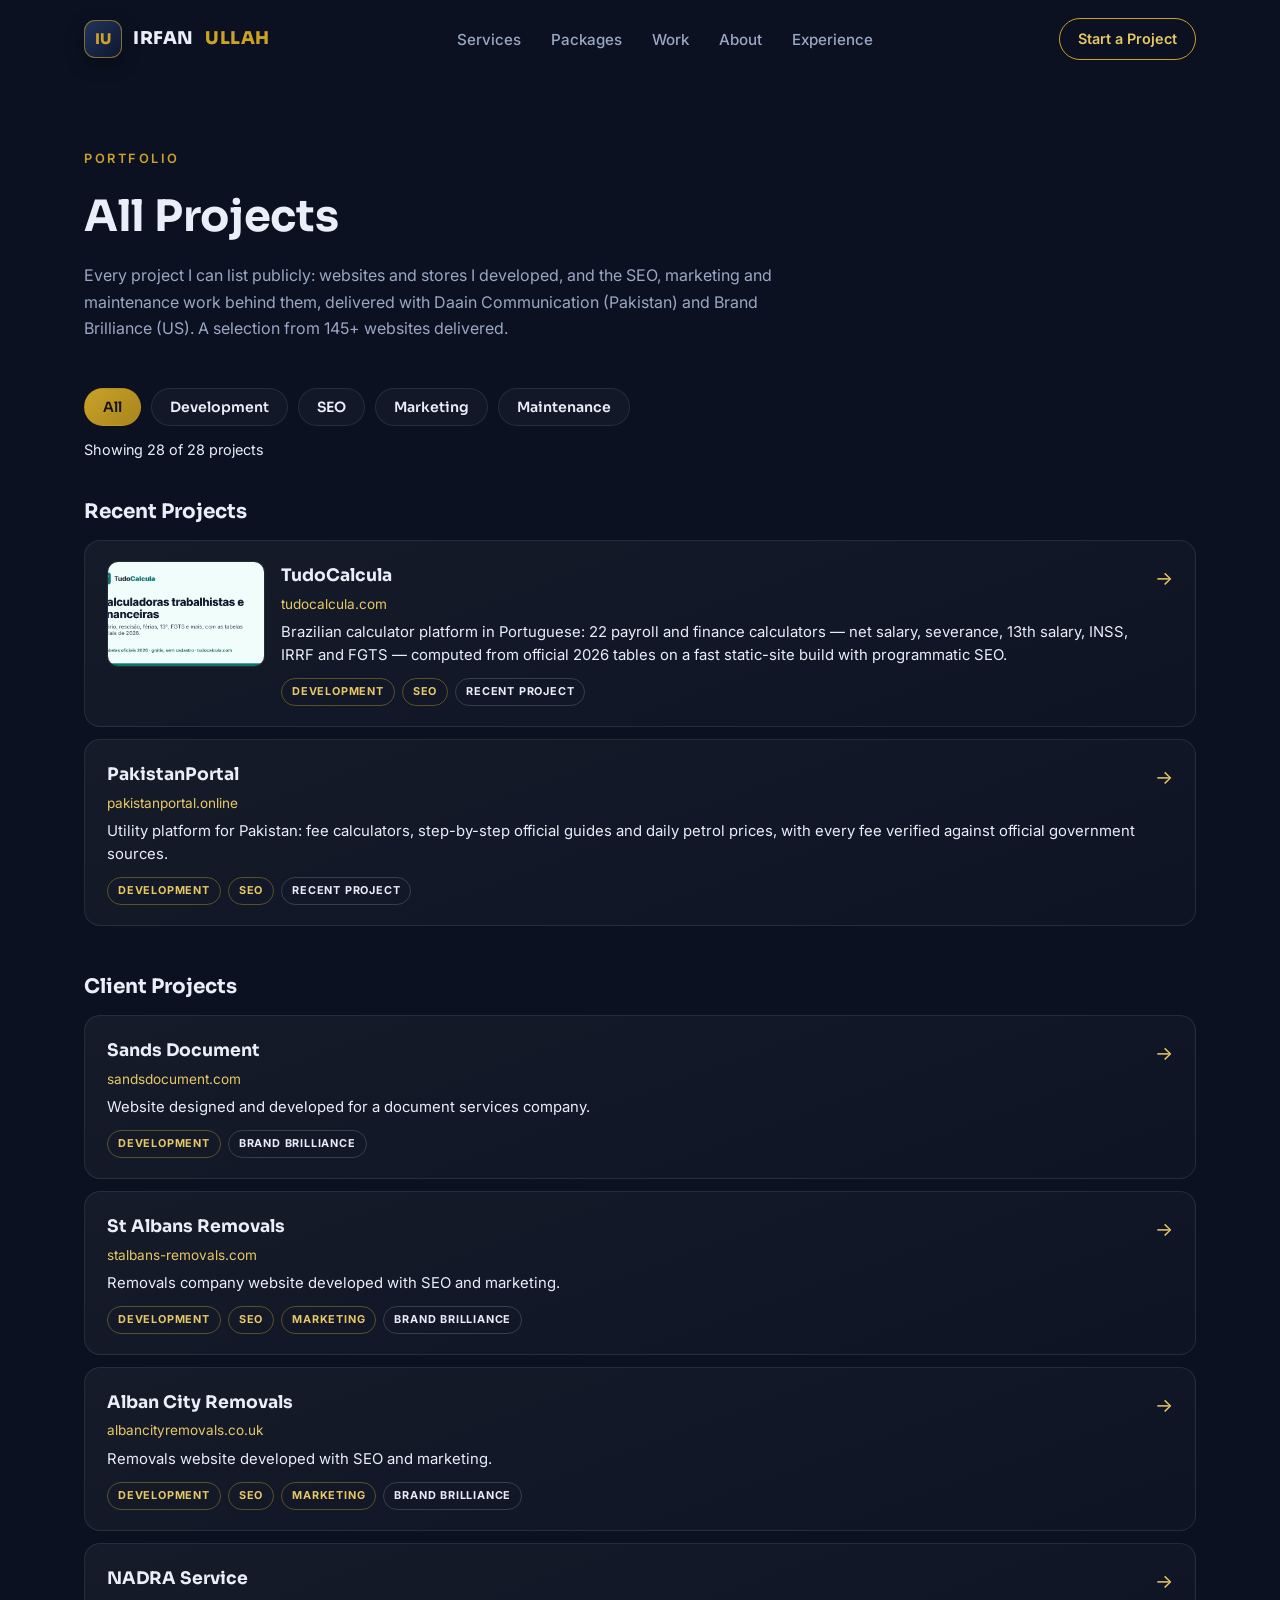
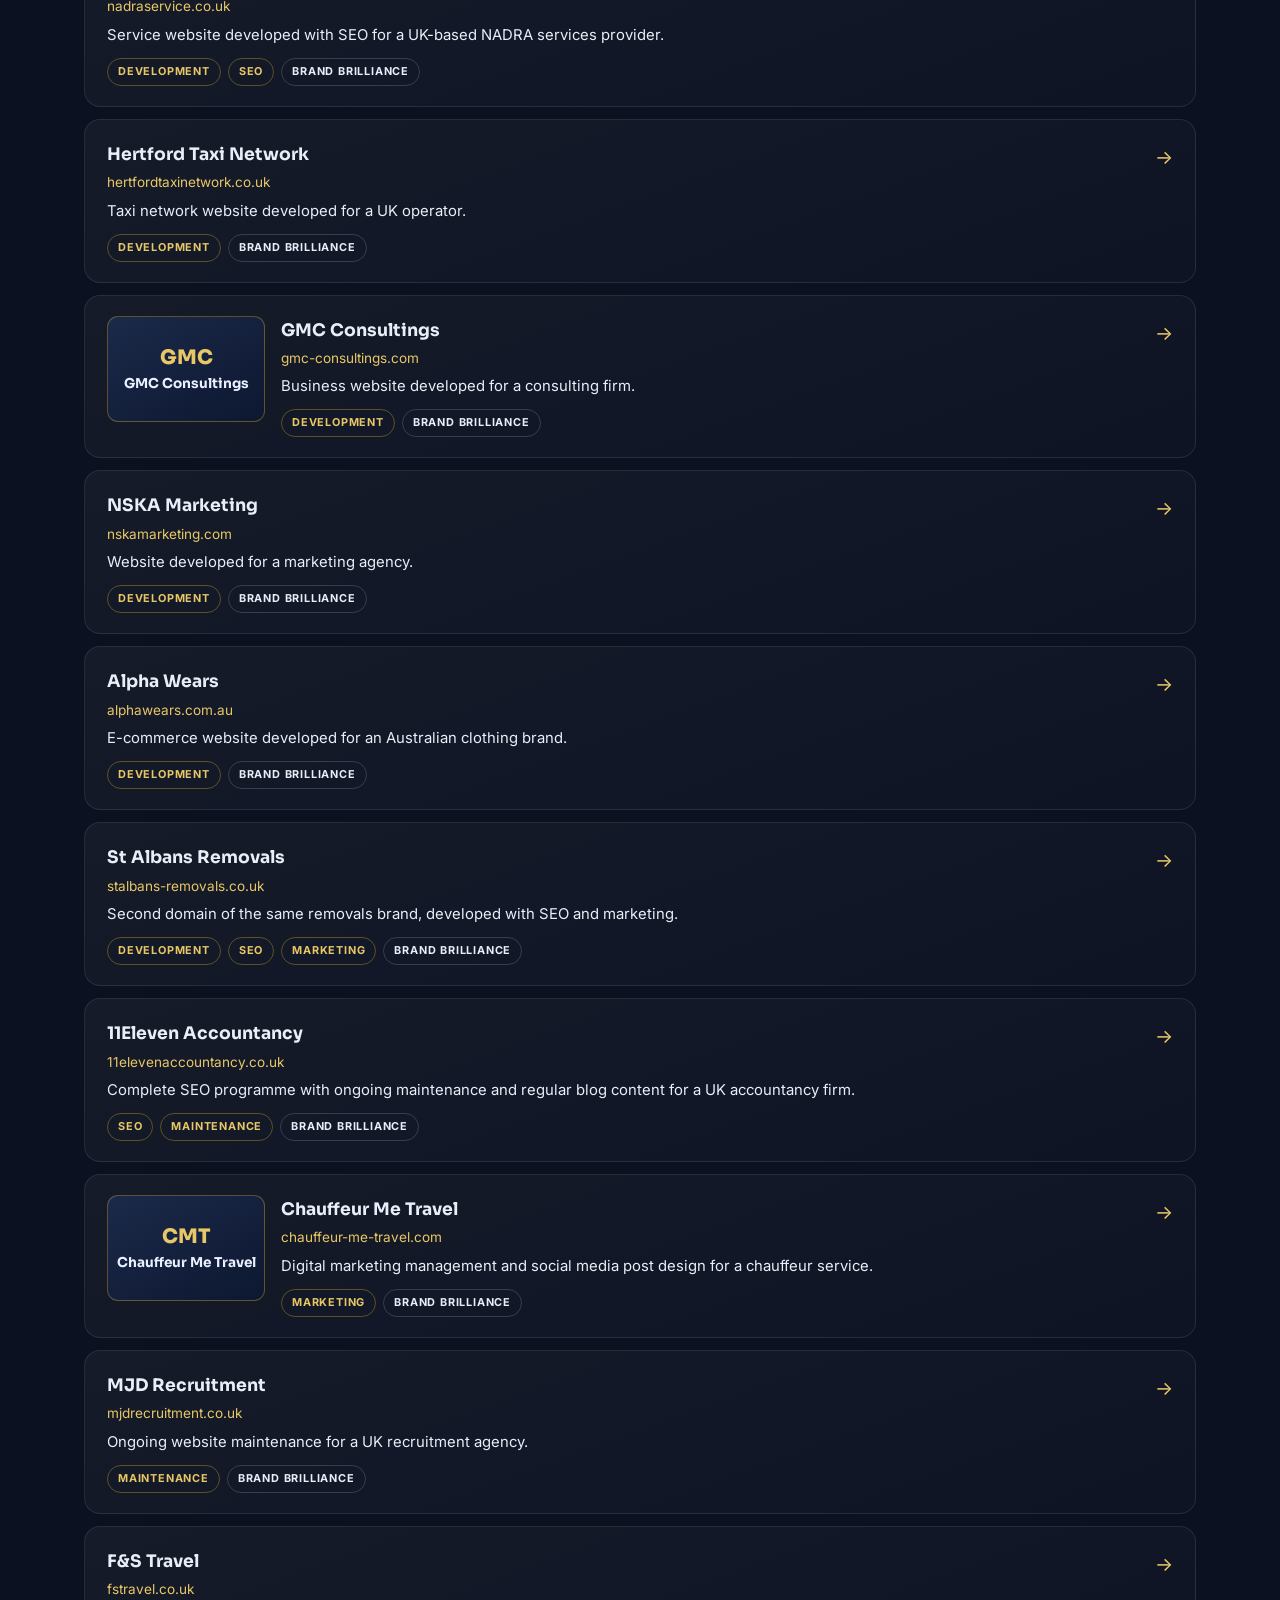
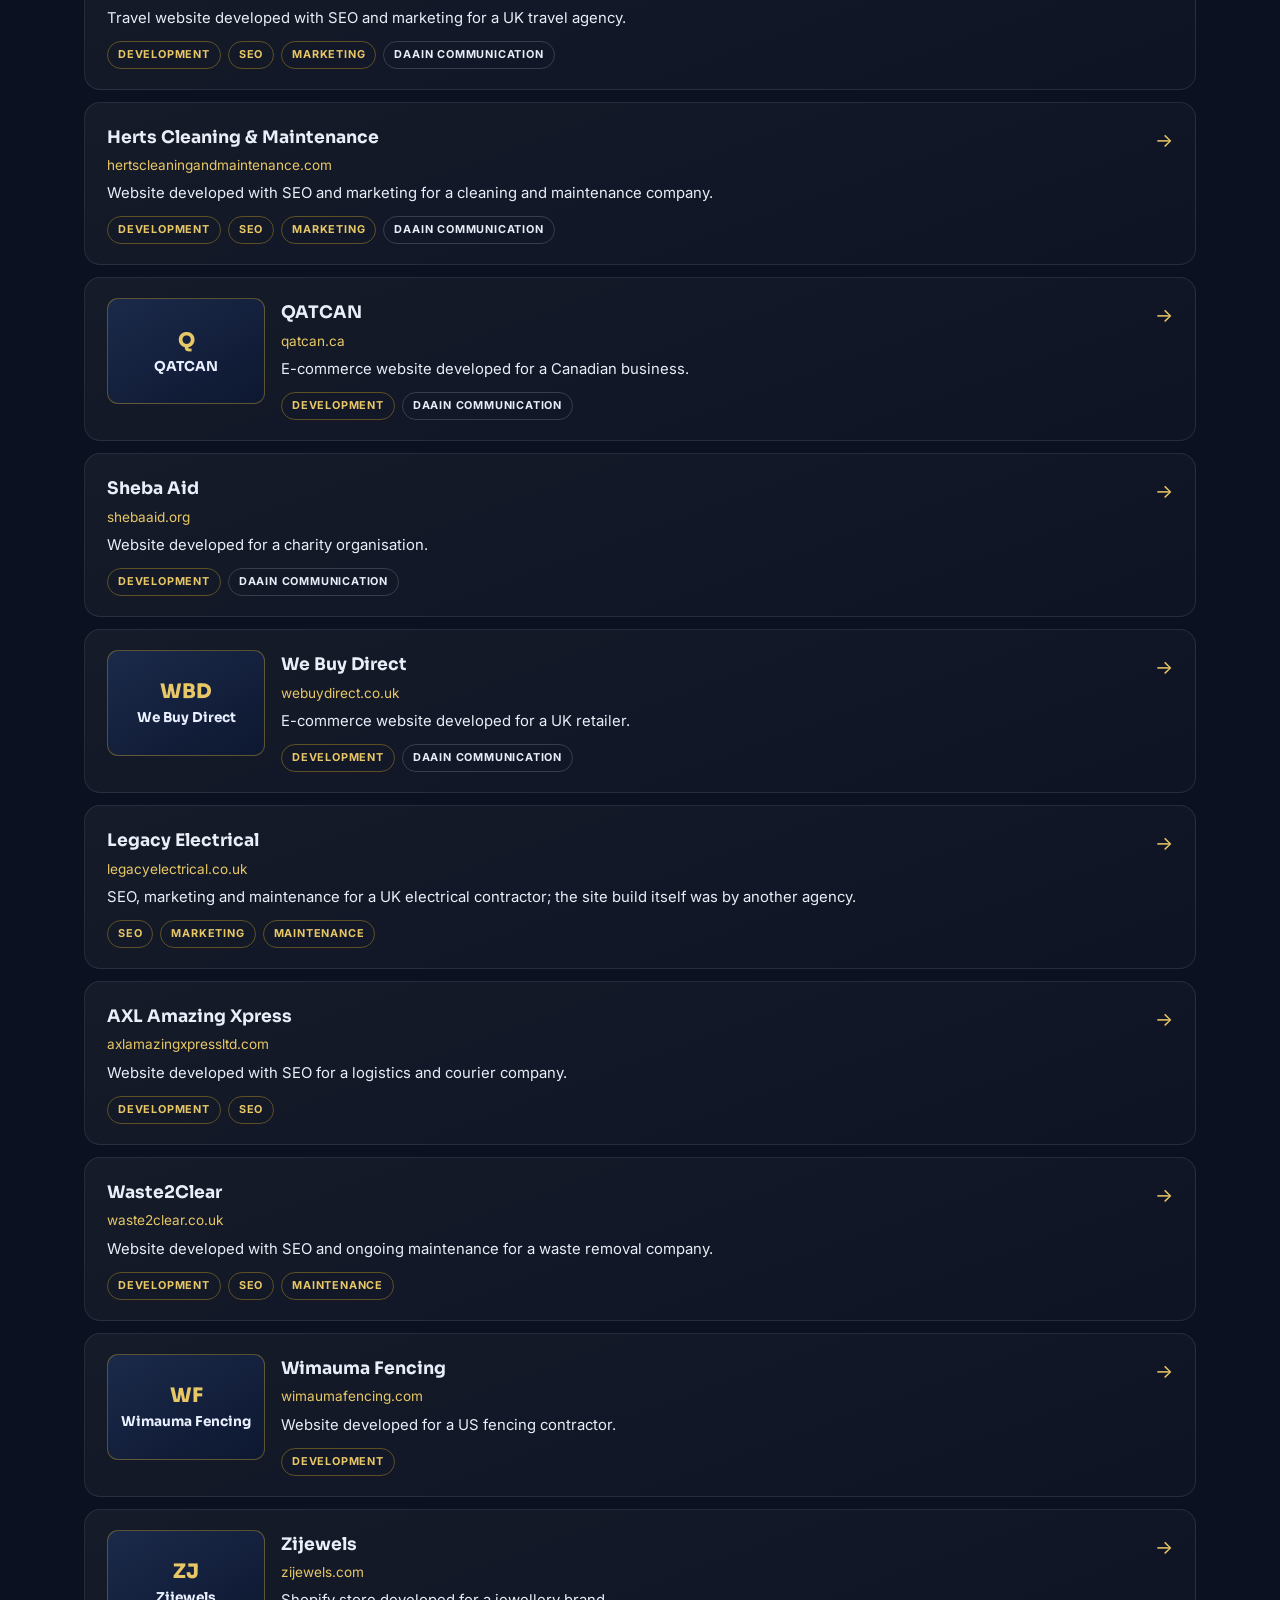
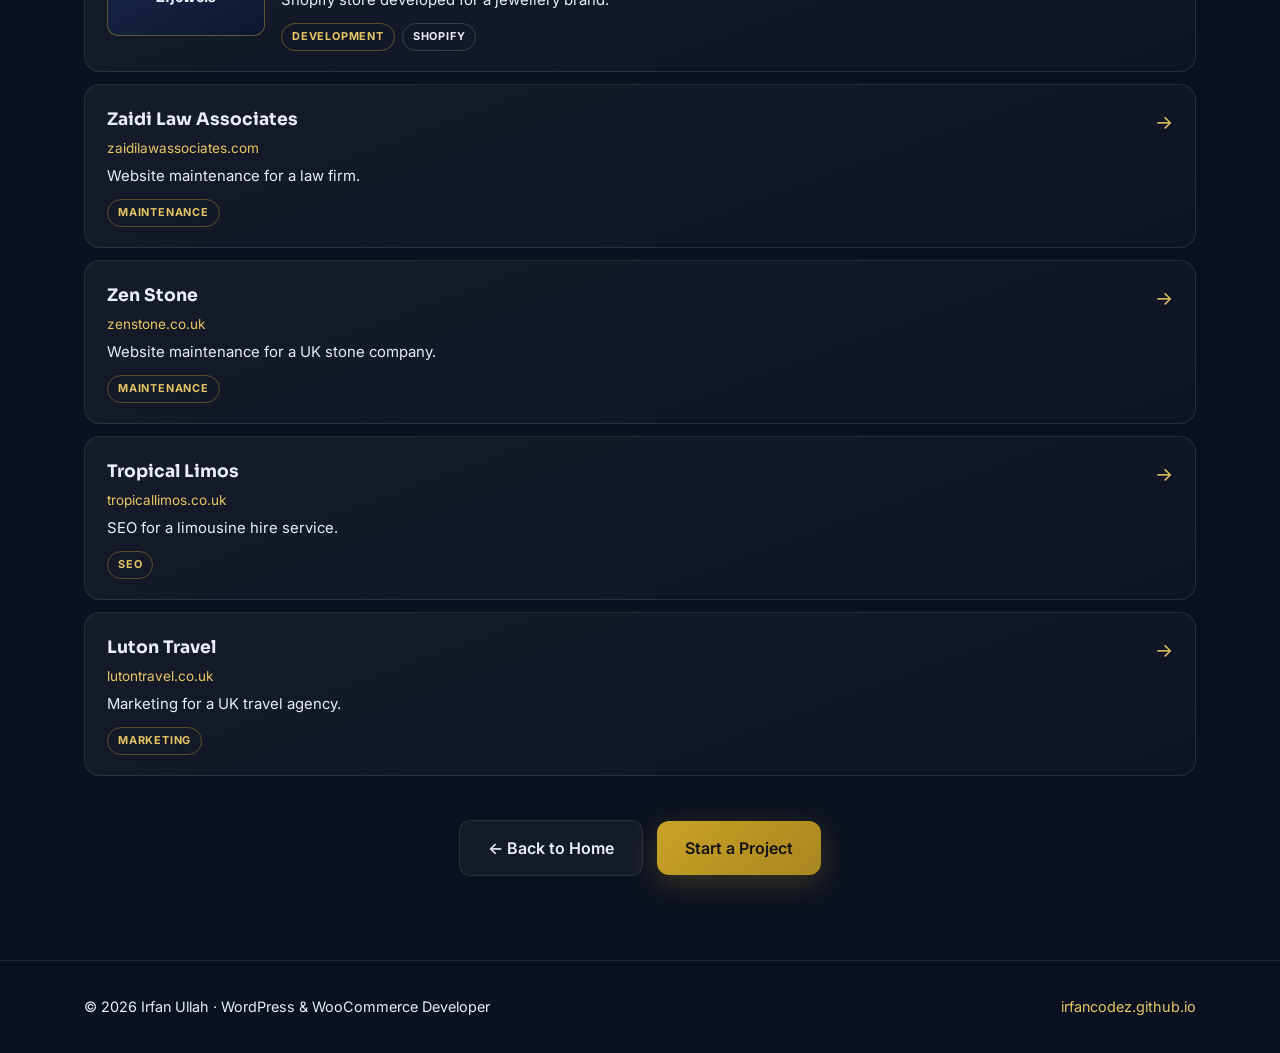
==== commit d0eee90c: "Fix TudoCalcula preview image on portfolio" ====
--- a/projects.html
+++ b/projects.html
@@ -412,7 +412,7 @@
       </div>
       <div class="pcount" id="pcount"></div>
       <h3 class="reveal" id="ownHead" style="font-size:1.25rem;margin:34px 0 4px">Recent Projects</h3>
-      <a class="prow reveal" href="https://tudocalcula.com" data-tags="development seo"><img class="pimg" src="https://image.thum.io/get/width/400/https://tudocalcula.com" data-m="https://s0.wp.com/mshots/v1/https%3A%2F%2Ftudocalcula.com?w=400" alt="tudocalcula.com website screenshot" loading="lazy" onerror="if(!this.dataset.f){this.dataset.f='1';this.src=this.dataset.m}else{this.remove()}"><span class="grow"><h3>TudoCalcula</h3><span class="dom">tudocalcula.com</span><p>Brazilian calculator platform in Portuguese: 22 payroll and finance calculators — net salary, severance, 13th salary, INSS, IRRF and FGTS — computed from official 2026 tables on a fast static-site build with programmatic SEO.</p><span class="tags"><span class="tag">Development</span><span class="tag">SEO</span><span class="tag co">Recent Project</span></span></span><span class="arr">→</span></a>
+      <a class="prow reveal" href="https://tudocalcula.com" data-tags="development seo"><img class="pimg" src="tudocalcula-preview.png" alt="tudocalcula.com website screenshot" loading="lazy" onerror="this.remove()"><span class="grow"><h3>TudoCalcula</h3><span class="dom">tudocalcula.com</span><p>Brazilian calculator platform in Portuguese: 22 payroll and finance calculators — net salary, severance, 13th salary, INSS, IRRF and FGTS — computed from official 2026 tables on a fast static-site build with programmatic SEO.</p><span class="tags"><span class="tag">Development</span><span class="tag">SEO</span><span class="tag co">Recent Project</span></span></span><span class="arr">→</span></a>
       <a class="prow reveal" href="https://pakistanportal.online" data-tags="development seo"><img class="pimg" src="https://image.thum.io/get/width/400/https://pakistanportal.online" data-m="https://s0.wp.com/mshots/v1/https%3A%2F%2Fpakistanportal.online?w=400" alt="pakistanportal.online website screenshot" loading="lazy" onerror="if(!this.dataset.f){this.dataset.f='1';this.src=this.dataset.m}else{this.remove()}"><span class="grow"><h3>PakistanPortal</h3><span class="dom">pakistanportal.online</span><p>Utility platform for Pakistan: fee calculators, step-by-step official guides and daily petrol prices, with every fee verified against official government sources.</p><span class="tags"><span class="tag">Development</span><span class="tag">SEO</span><span class="tag co">Recent Project</span></span></span><span class="arr">→</span></a>
       <h3 class="reveal" id="clientHead" style="font-size:1.25rem;margin:44px 0 4px">Client Projects</h3>
       <a class="prow reveal" href="https://sandsdocument.com" data-tags="development"><img class="pimg" src="https://image.thum.io/get/width/400/https://sandsdocument.com" data-m="https://s0.wp.com/mshots/v1/https%3A%2F%2Fsandsdocument.com?w=400" alt="sandsdocument.com website screenshot" loading="lazy" onerror="if(!this.dataset.f){this.dataset.f='1';this.src=this.dataset.m}else{this.remove()}"><span class="grow"><h3>Sands Document</h3><span class="dom">sandsdocument.com</span><p>Website designed and developed for a document services company.</p><span class="tags"><span class="tag">Development</span><span class="tag co">Brand Brilliance</span></span></span><span class="arr">→</span></a>
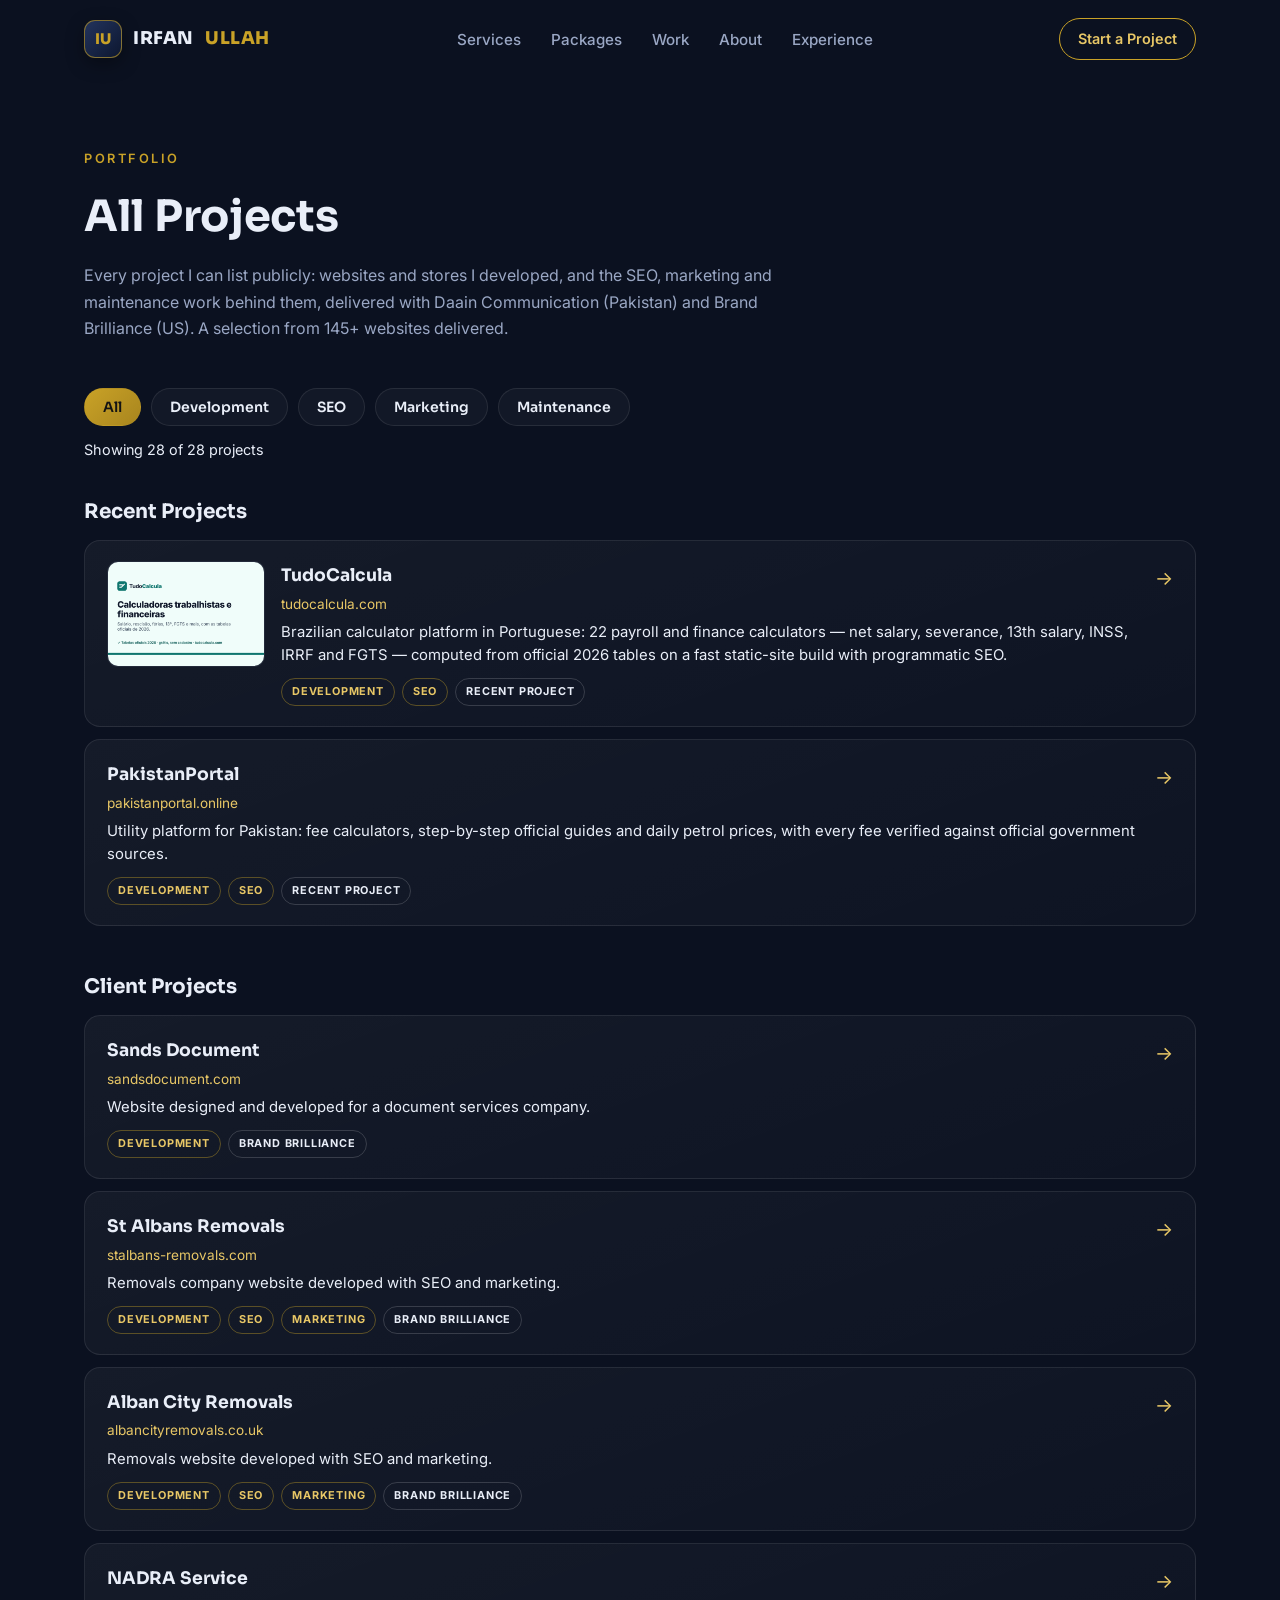
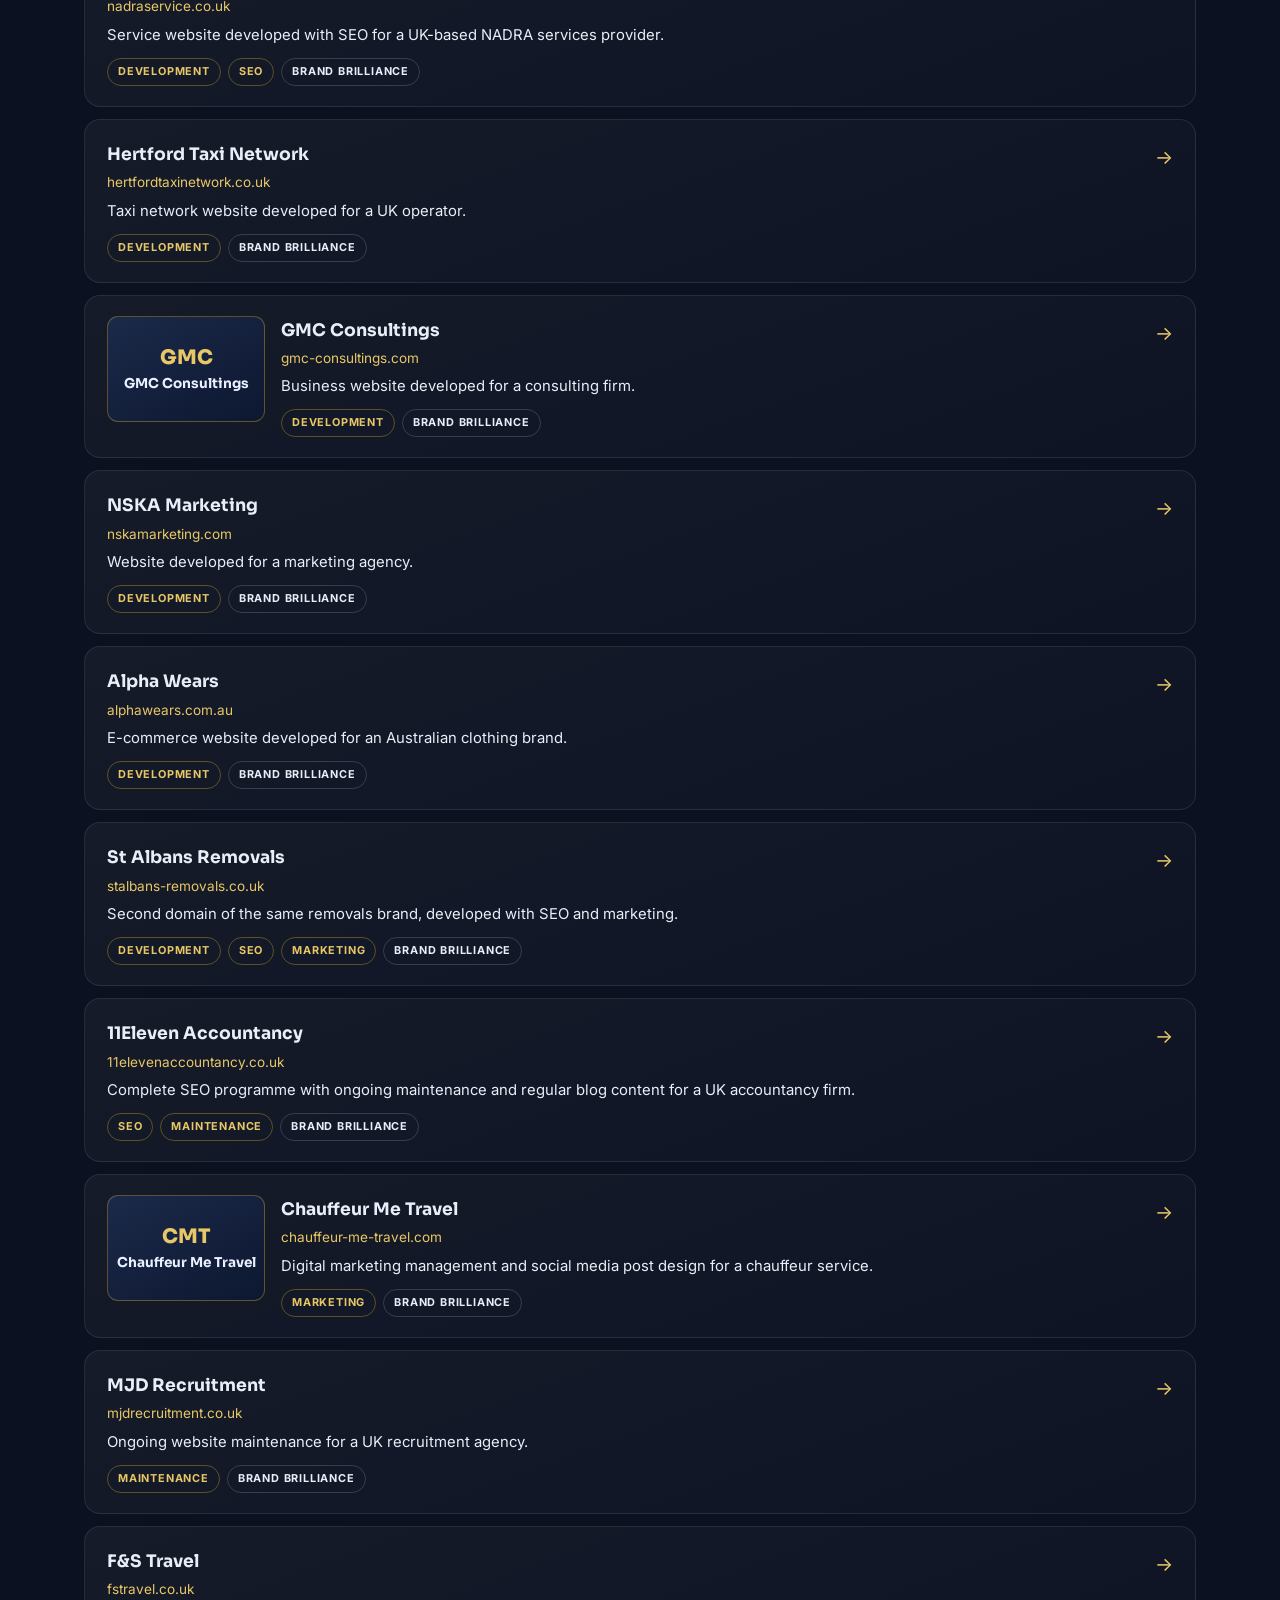
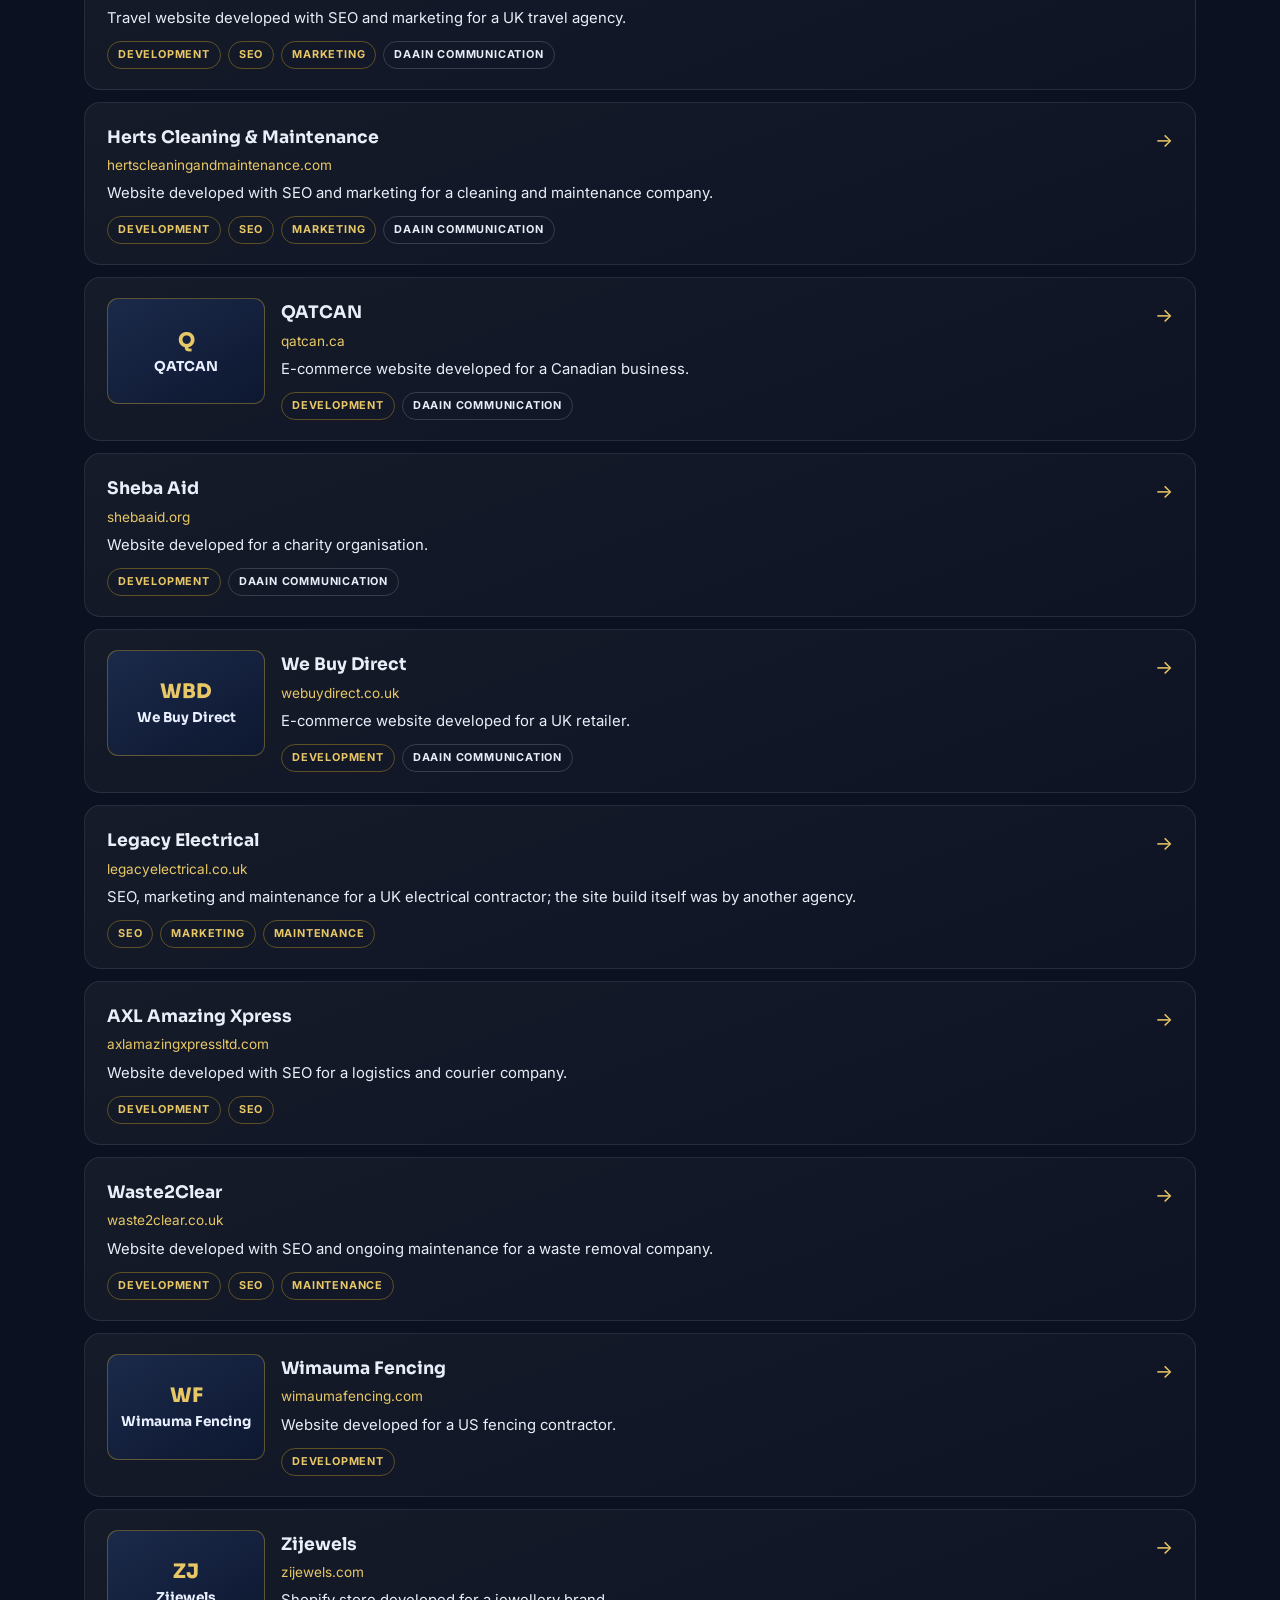
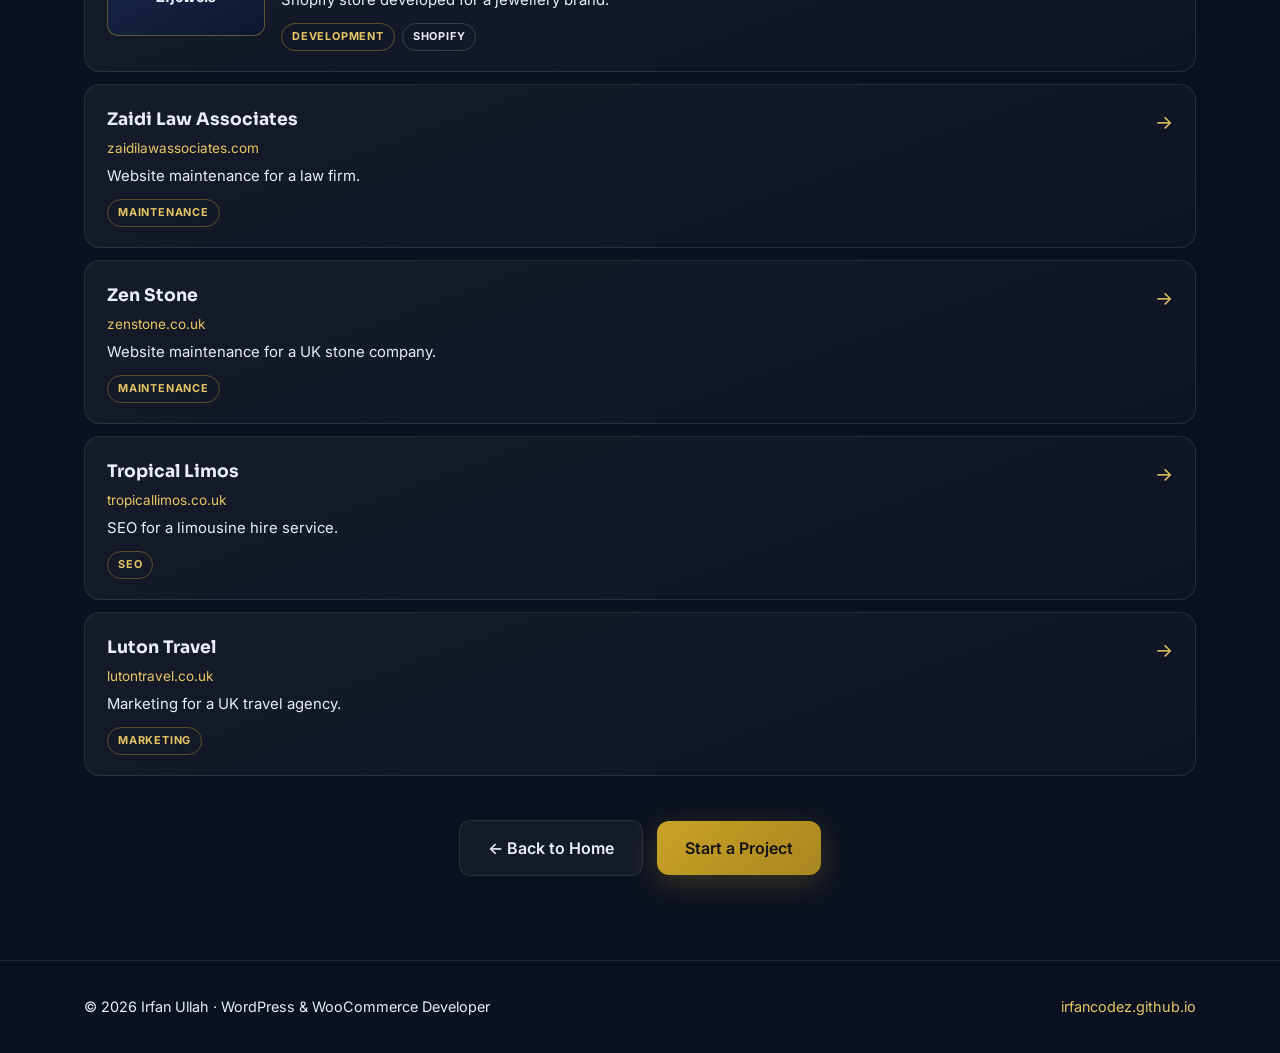
==== commit 0195d120: "Fix TudoCalcula image cropping with padded previews" ====
--- a/projects.html
+++ b/projects.html
@@ -412,7 +412,7 @@
       </div>
       <div class="pcount" id="pcount"></div>
       <h3 class="reveal" id="ownHead" style="font-size:1.25rem;margin:34px 0 4px">Recent Projects</h3>
-      <a class="prow reveal" href="https://tudocalcula.com" data-tags="development seo"><img class="pimg" src="tudocalcula-preview.png" alt="tudocalcula.com website screenshot" loading="lazy" onerror="this.remove()"><span class="grow"><h3>TudoCalcula</h3><span class="dom">tudocalcula.com</span><p>Brazilian calculator platform in Portuguese: 22 payroll and finance calculators — net salary, severance, 13th salary, INSS, IRRF and FGTS — computed from official 2026 tables on a fast static-site build with programmatic SEO.</p><span class="tags"><span class="tag">Development</span><span class="tag">SEO</span><span class="tag co">Recent Project</span></span></span><span class="arr">→</span></a>
+      <a class="prow reveal" href="https://tudocalcula.com" data-tags="development seo"><img class="pimg" src="tudocalcula-thumb.png" alt="tudocalcula.com website screenshot" loading="lazy" onerror="this.remove()"><span class="grow"><h3>TudoCalcula</h3><span class="dom">tudocalcula.com</span><p>Brazilian calculator platform in Portuguese: 22 payroll and finance calculators — net salary, severance, 13th salary, INSS, IRRF and FGTS — computed from official 2026 tables on a fast static-site build with programmatic SEO.</p><span class="tags"><span class="tag">Development</span><span class="tag">SEO</span><span class="tag co">Recent Project</span></span></span><span class="arr">→</span></a>
       <a class="prow reveal" href="https://pakistanportal.online" data-tags="development seo"><img class="pimg" src="https://image.thum.io/get/width/400/https://pakistanportal.online" data-m="https://s0.wp.com/mshots/v1/https%3A%2F%2Fpakistanportal.online?w=400" alt="pakistanportal.online website screenshot" loading="lazy" onerror="if(!this.dataset.f){this.dataset.f='1';this.src=this.dataset.m}else{this.remove()}"><span class="grow"><h3>PakistanPortal</h3><span class="dom">pakistanportal.online</span><p>Utility platform for Pakistan: fee calculators, step-by-step official guides and daily petrol prices, with every fee verified against official government sources.</p><span class="tags"><span class="tag">Development</span><span class="tag">SEO</span><span class="tag co">Recent Project</span></span></span><span class="arr">→</span></a>
       <h3 class="reveal" id="clientHead" style="font-size:1.25rem;margin:44px 0 4px">Client Projects</h3>
       <a class="prow reveal" href="https://sandsdocument.com" data-tags="development"><img class="pimg" src="https://image.thum.io/get/width/400/https://sandsdocument.com" data-m="https://s0.wp.com/mshots/v1/https%3A%2F%2Fsandsdocument.com?w=400" alt="sandsdocument.com website screenshot" loading="lazy" onerror="if(!this.dataset.f){this.dataset.f='1';this.src=this.dataset.m}else{this.remove()}"><span class="grow"><h3>Sands Document</h3><span class="dom">sandsdocument.com</span><p>Website designed and developed for a document services company.</p><span class="tags"><span class="tag">Development</span><span class="tag co">Brand Brilliance</span></span></span><span class="arr">→</span></a>
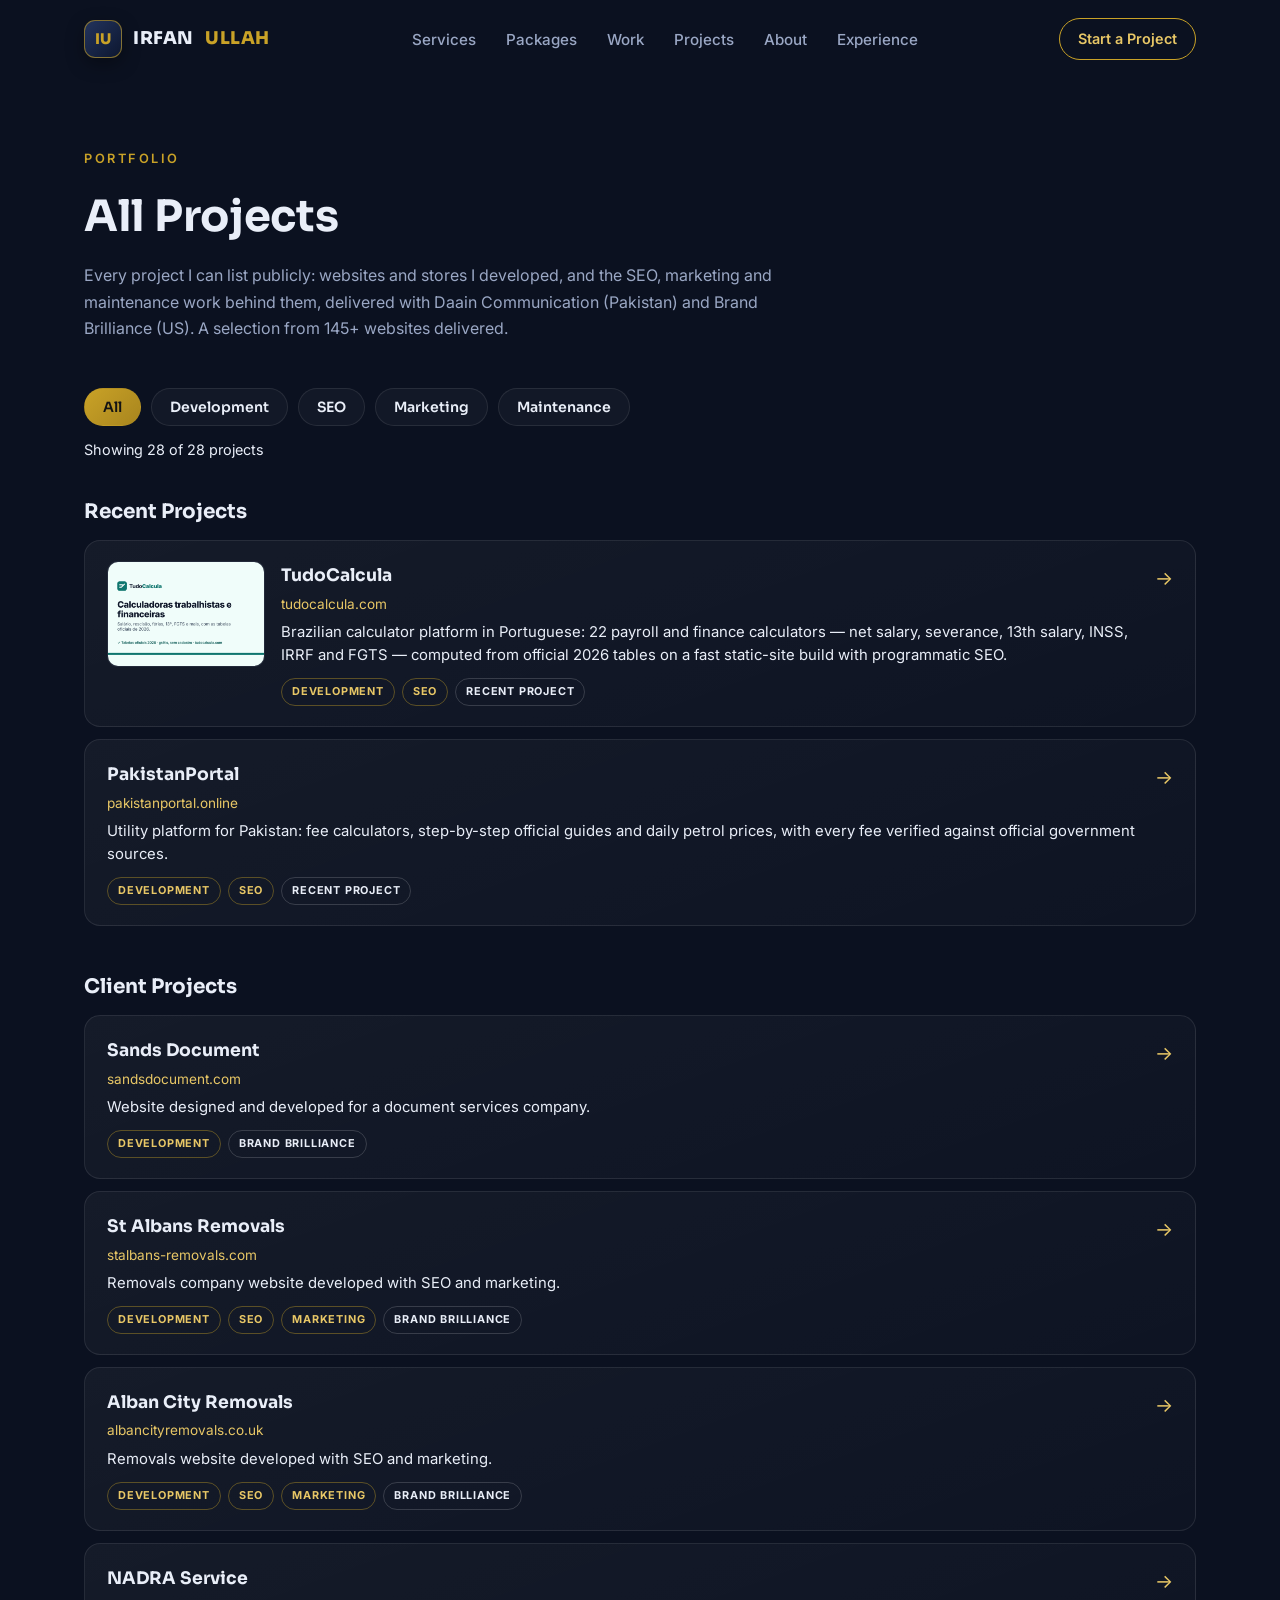
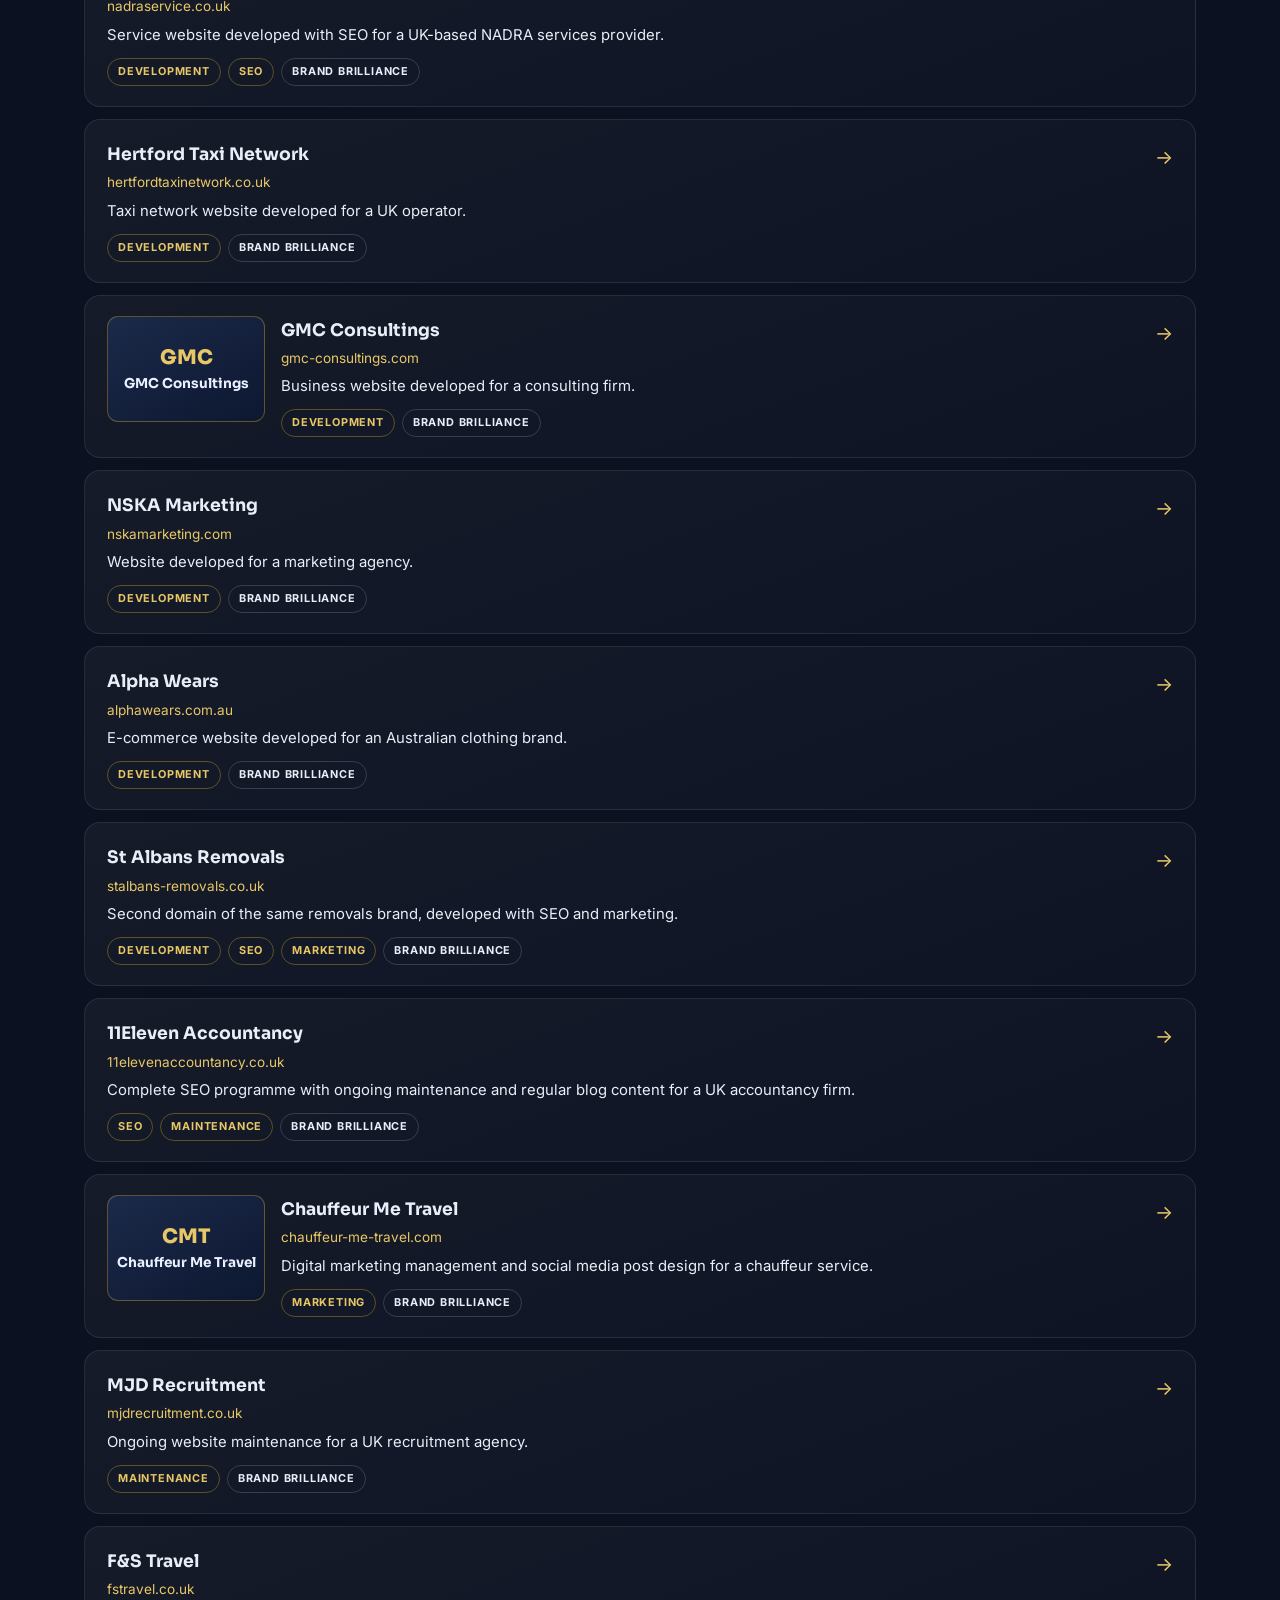
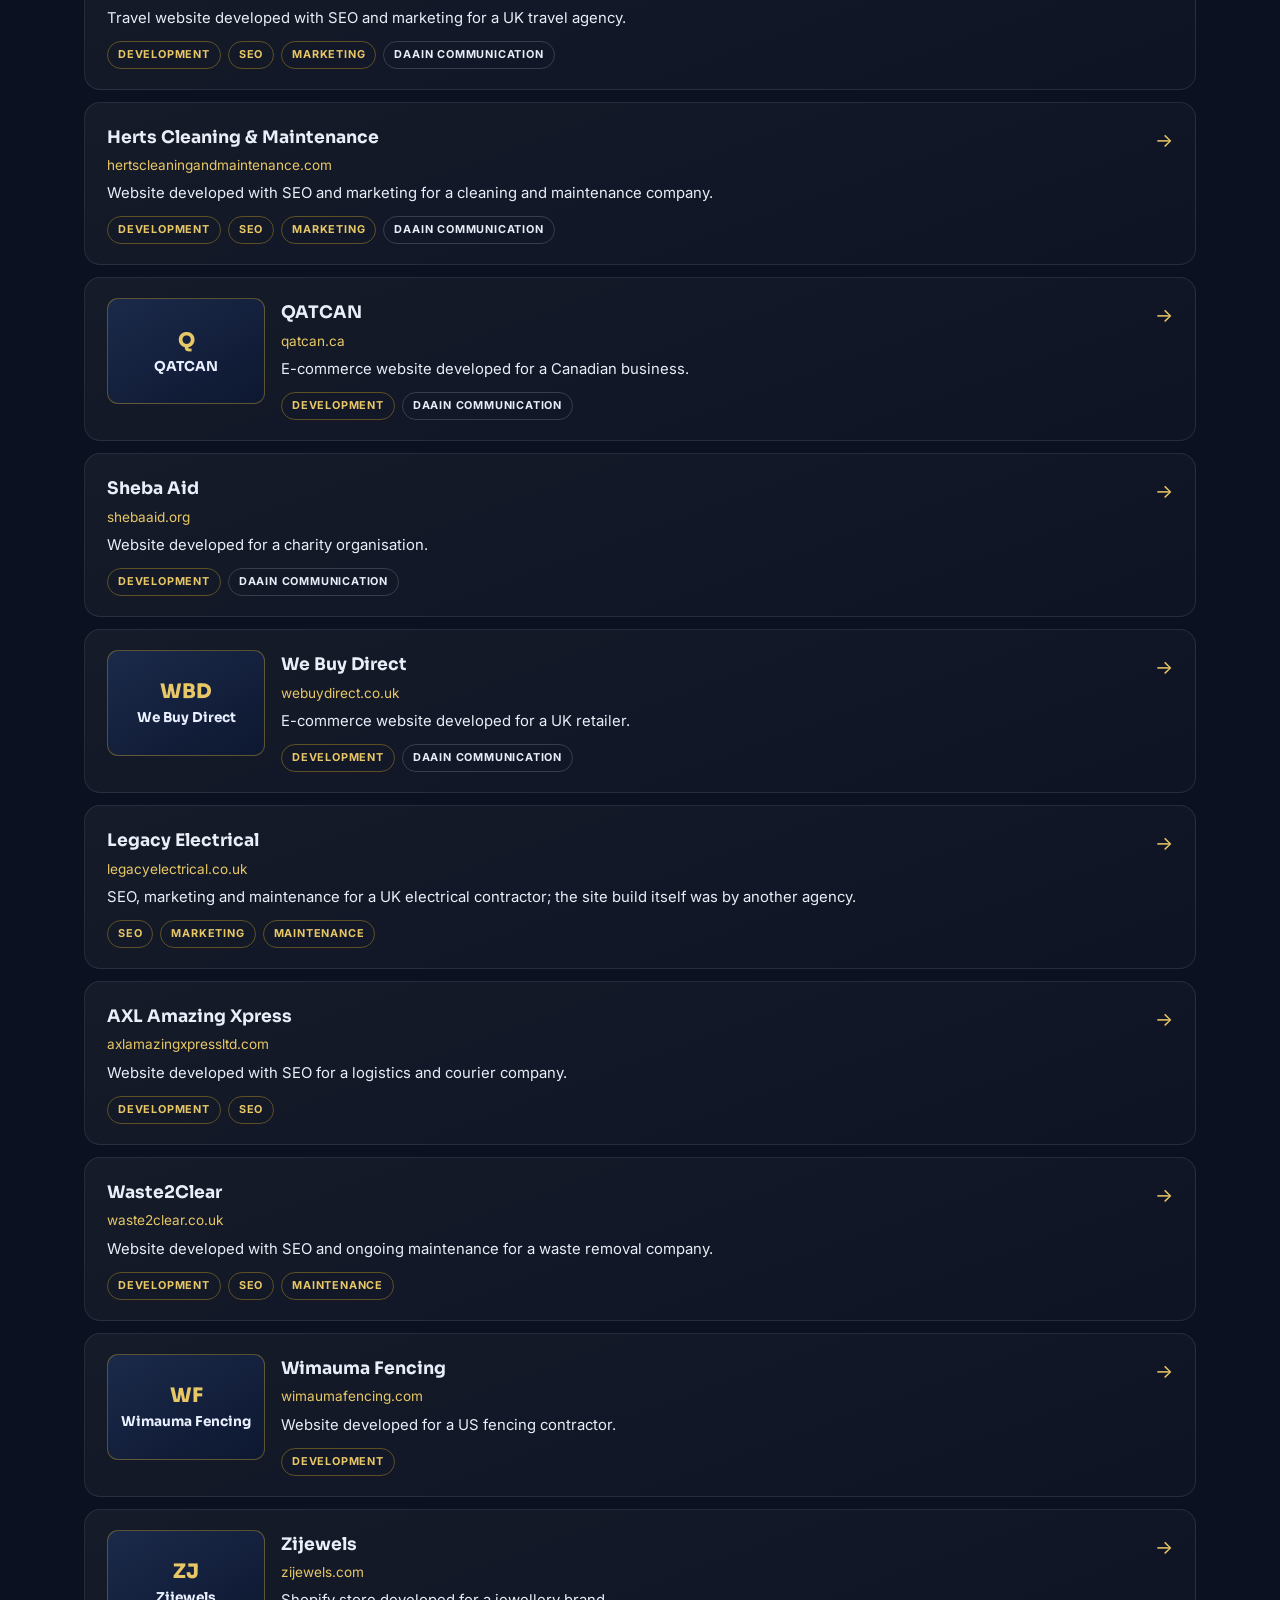
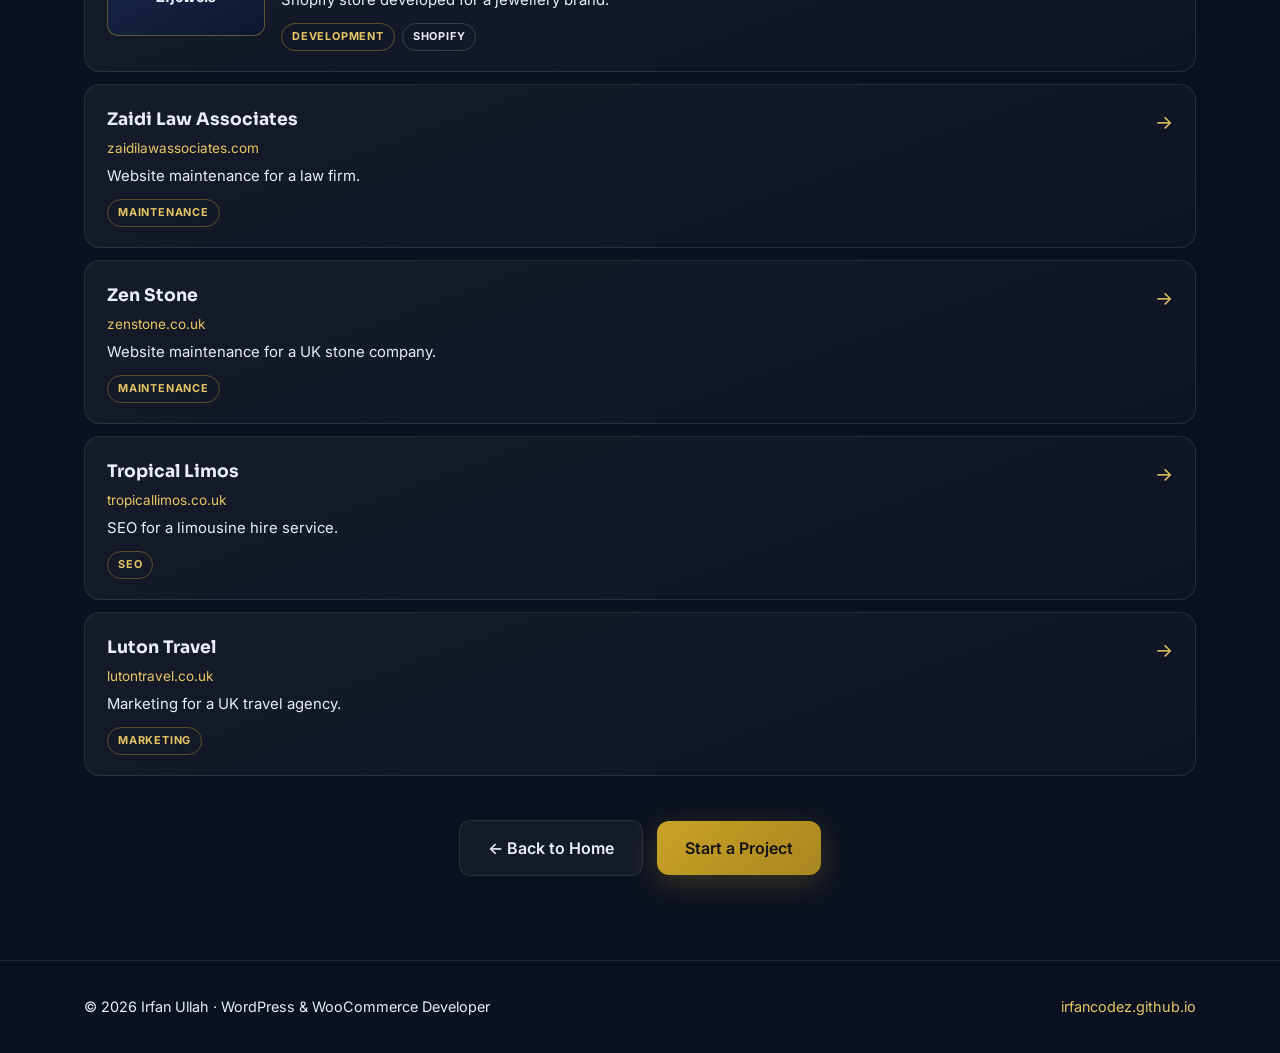
==== commit 54b401dc: "Alternate Recent Projects layout and add Projects nav link" ====
--- a/projects.html
+++ b/projects.html
@@ -379,6 +379,7 @@
         <li><a href="index.html#services">Services</a></li>
         <li><a href="index.html#packages">Packages</a></li>
         <li><a href="index.html#work">Work</a></li>
+        <li><a href="index.html#products">Projects</a></li>
         <li><a href="index.html#about">About</a></li>
         <li><a href="index.html#experience">Experience</a></li>
       </ul>
@@ -390,6 +391,7 @@
     <a href="index.html#services">Services</a>
     <a href="index.html#packages">Packages</a>
     <a href="index.html#work">Work</a>
+    <a href="index.html#products">Projects</a>
     <a href="index.html#about">About</a>
     <a href="index.html#experience">Experience</a>
     <a class="mcta" href="index.html#contact">Start a Project</a>
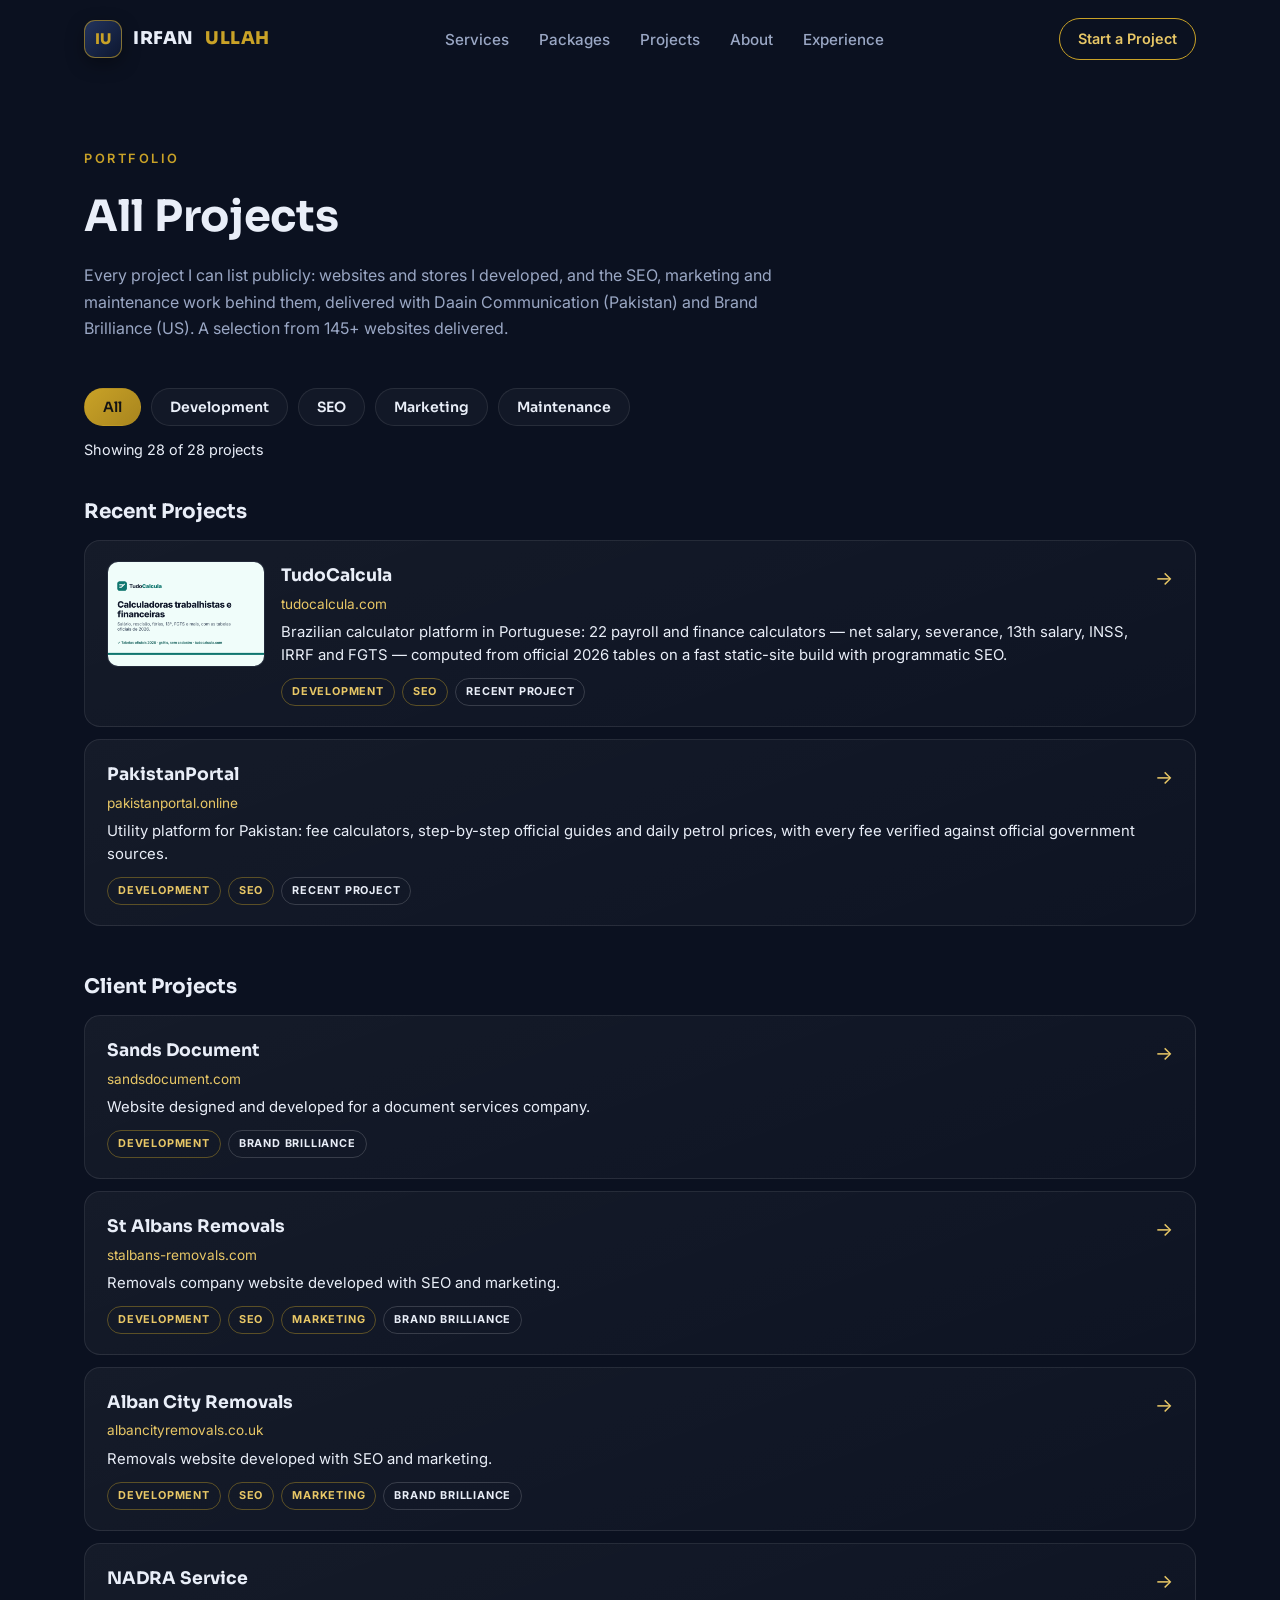
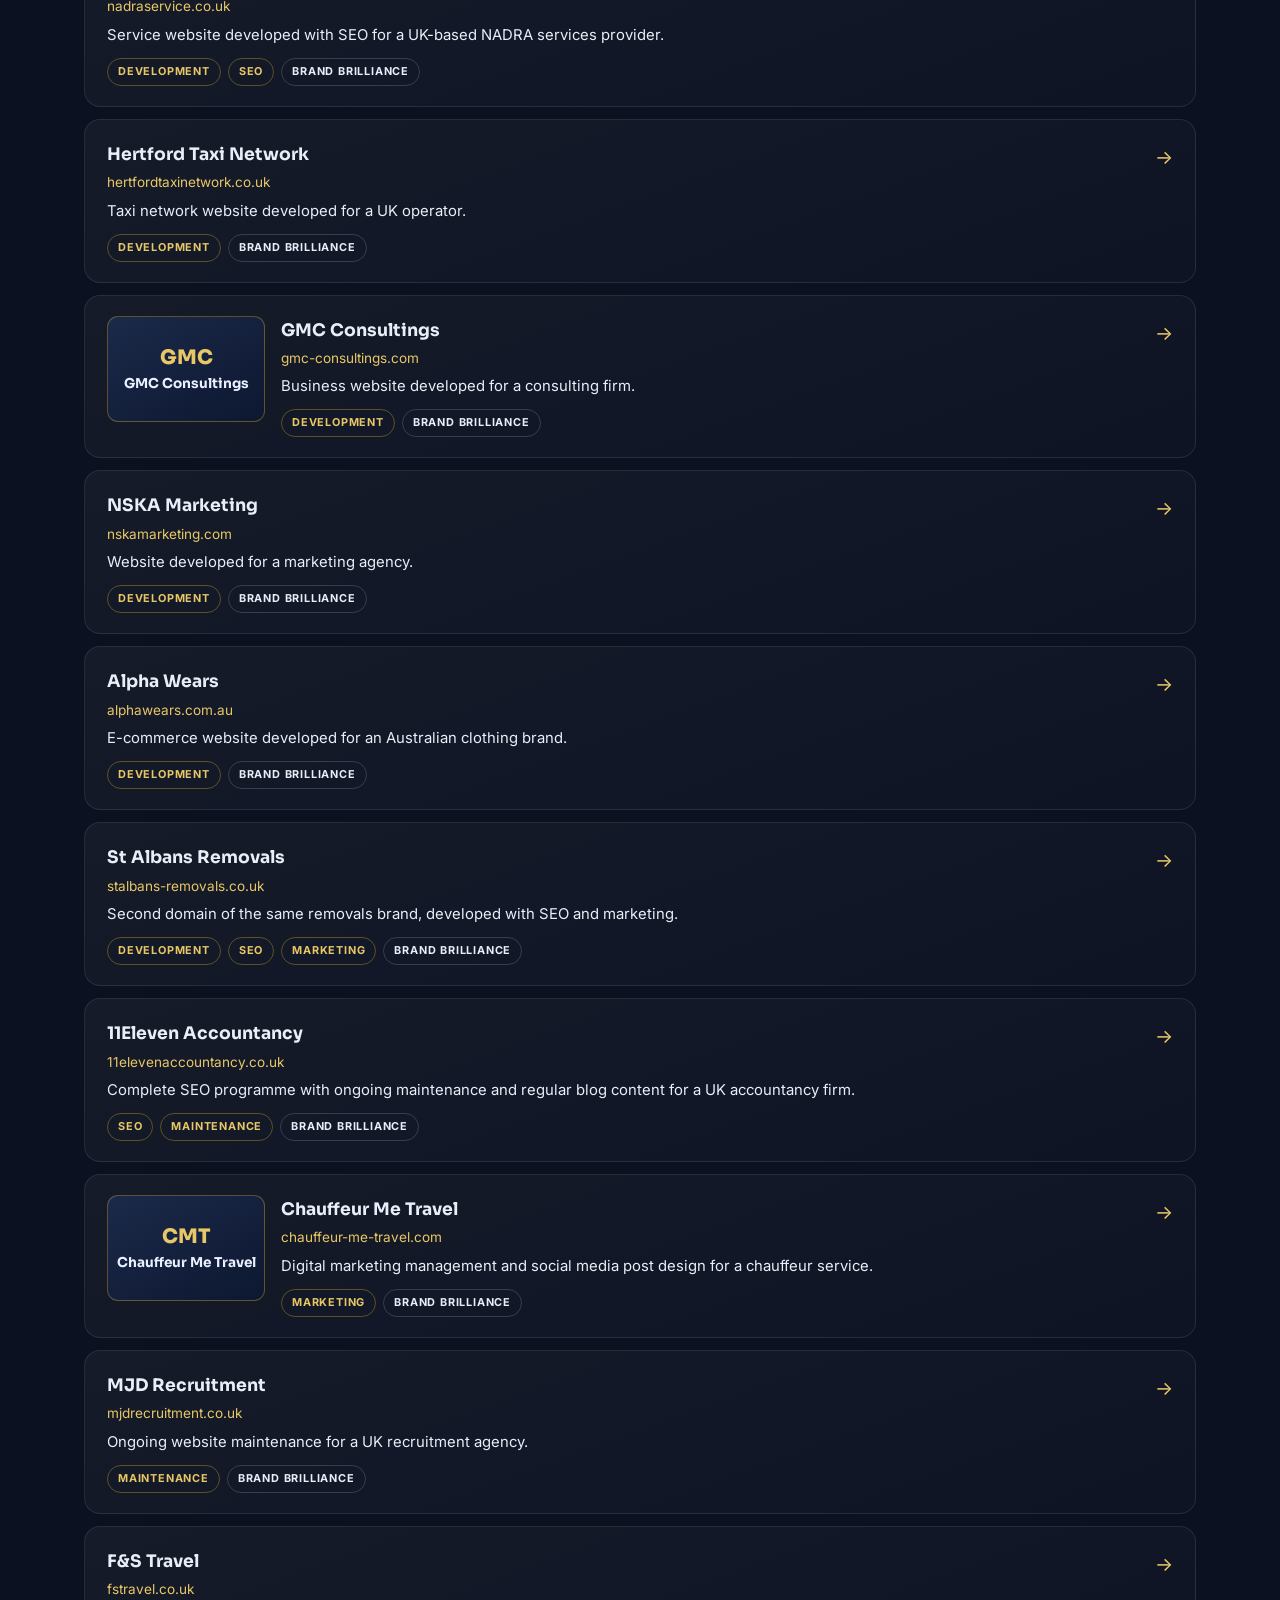
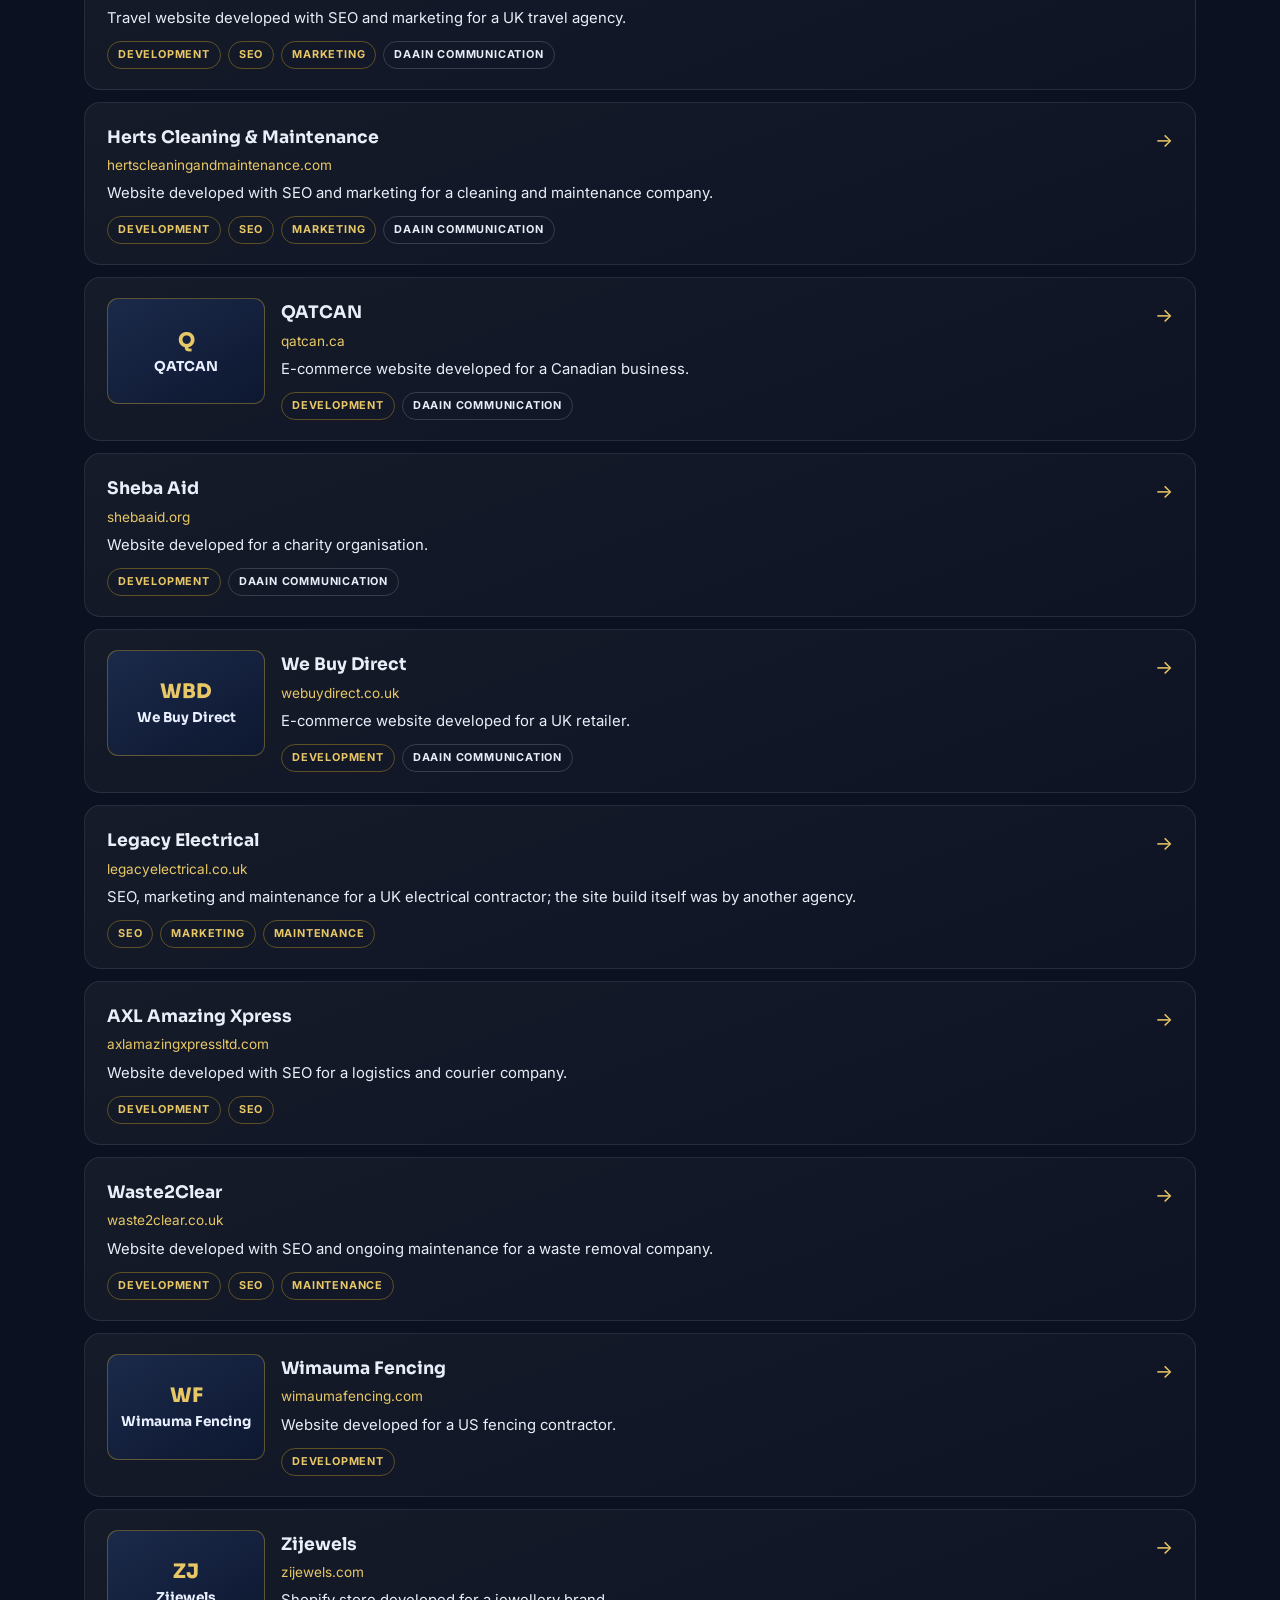
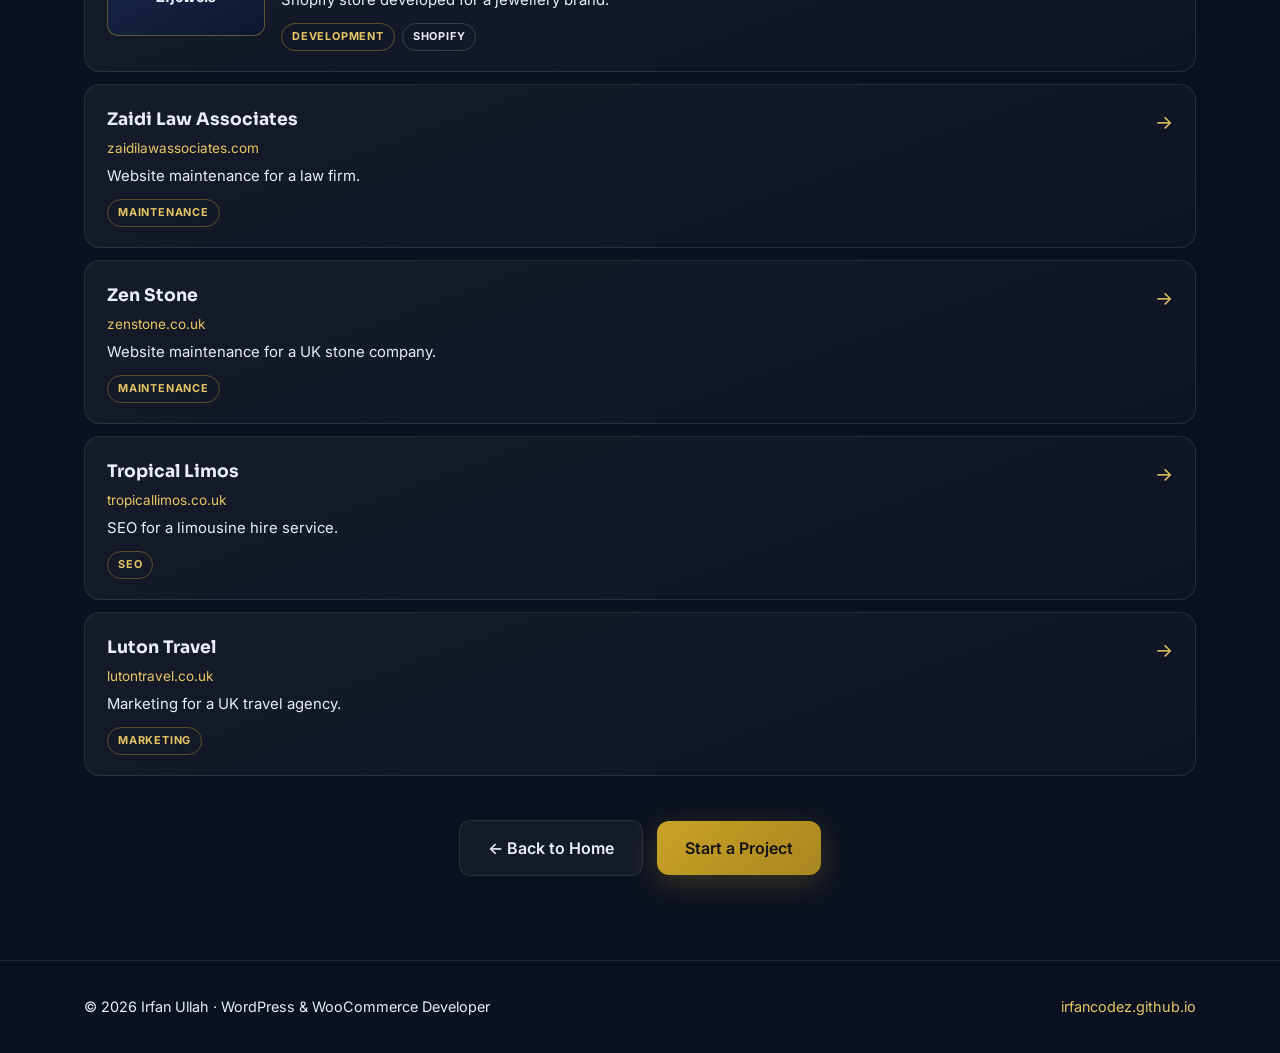
==== commit cc6b7a8a: "Remove Work nav link and give TudoCalcula graphic full margins" ====
--- a/projects.html
+++ b/projects.html
@@ -378,7 +378,6 @@
       <ul>
         <li><a href="index.html#services">Services</a></li>
         <li><a href="index.html#packages">Packages</a></li>
-        <li><a href="index.html#work">Work</a></li>
         <li><a href="index.html#products">Projects</a></li>
         <li><a href="index.html#about">About</a></li>
         <li><a href="index.html#experience">Experience</a></li>
@@ -390,7 +389,6 @@
   <div class="mnav" id="mnav">
     <a href="index.html#services">Services</a>
     <a href="index.html#packages">Packages</a>
-    <a href="index.html#work">Work</a>
     <a href="index.html#products">Projects</a>
     <a href="index.html#about">About</a>
     <a href="index.html#experience">Experience</a>
